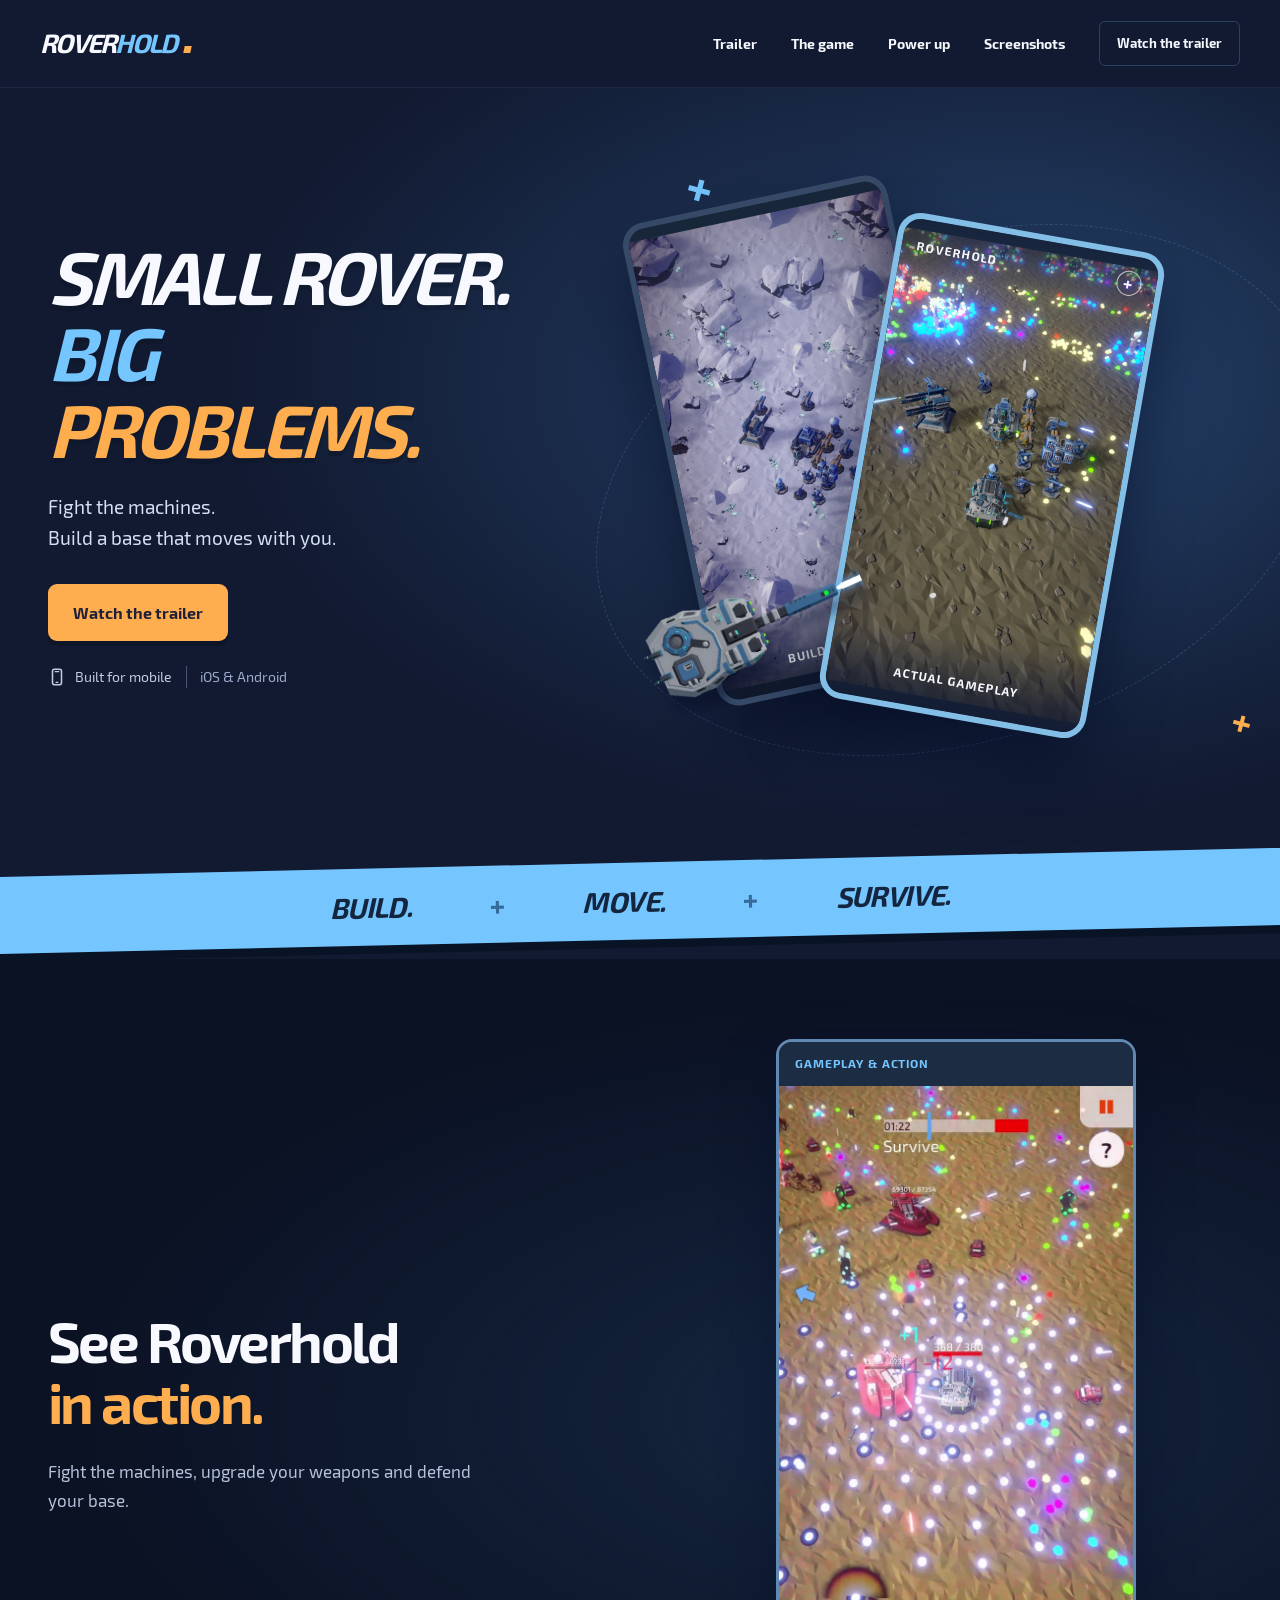
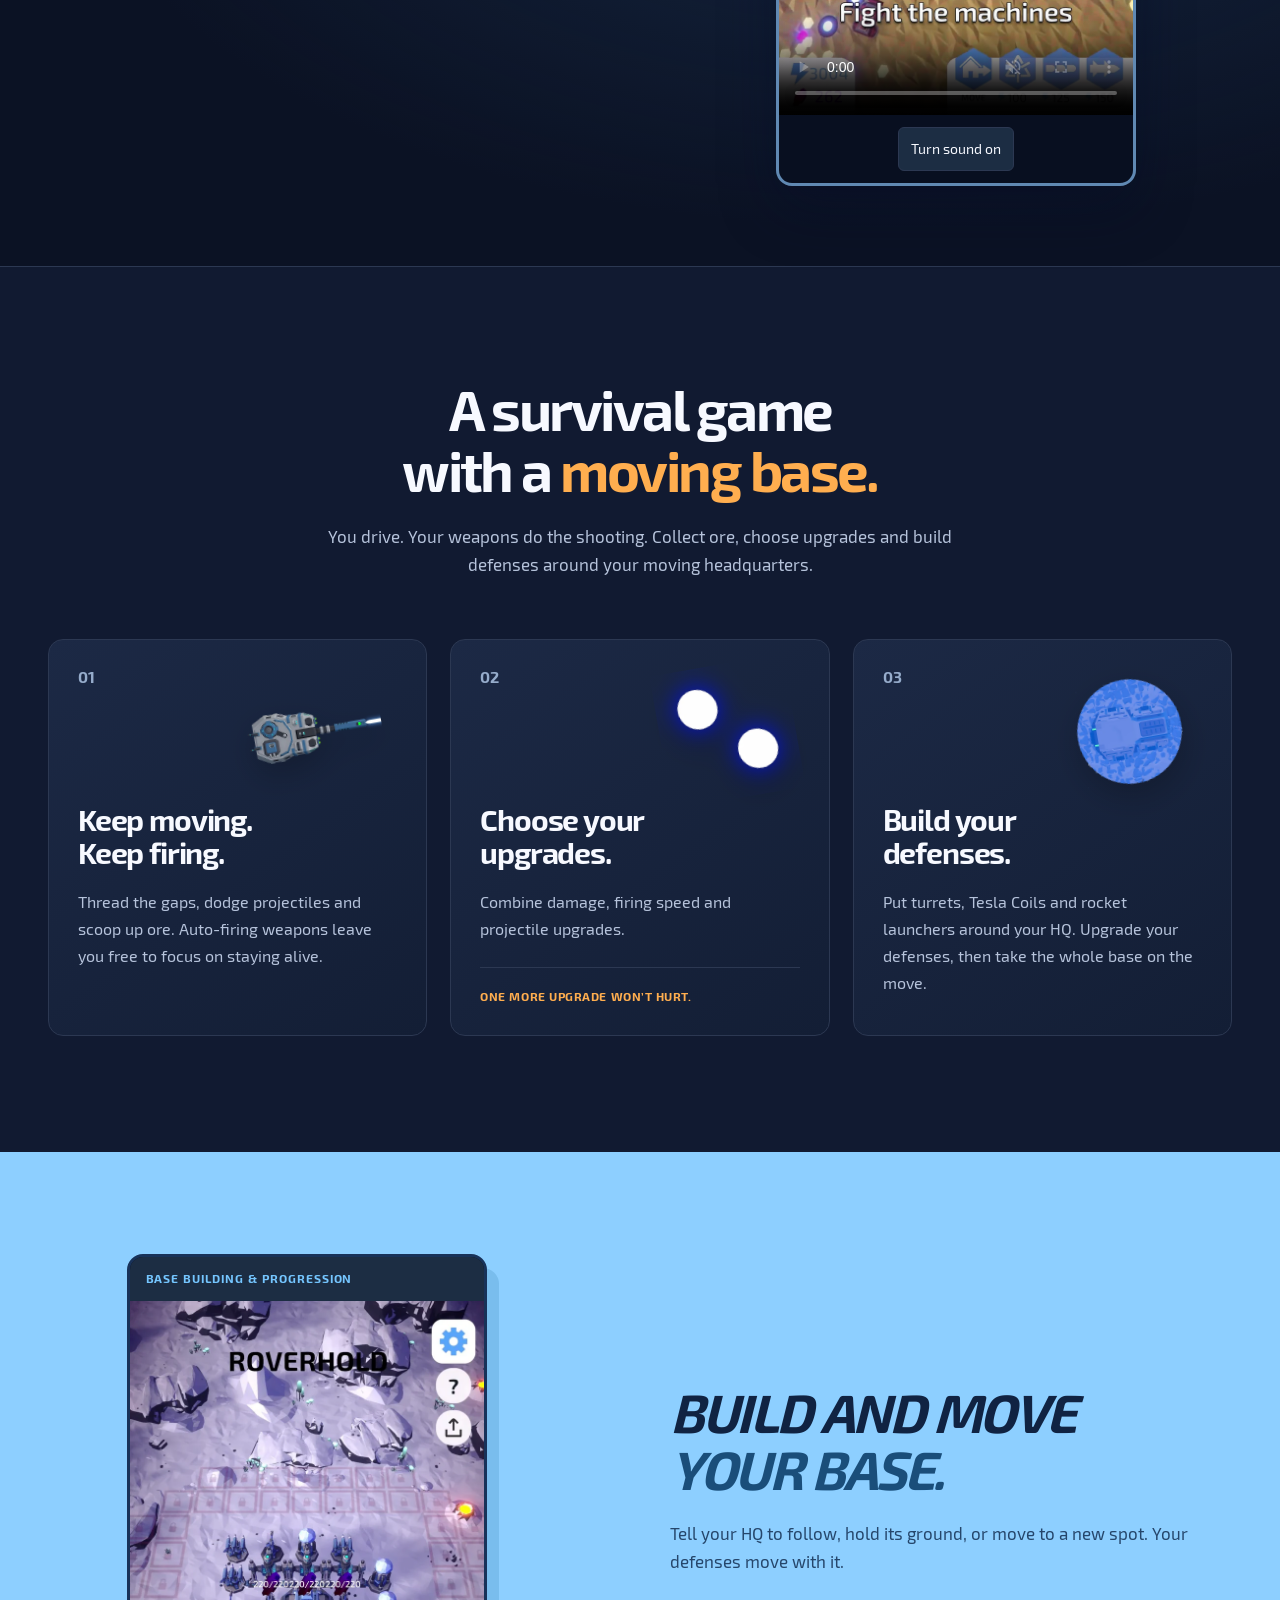
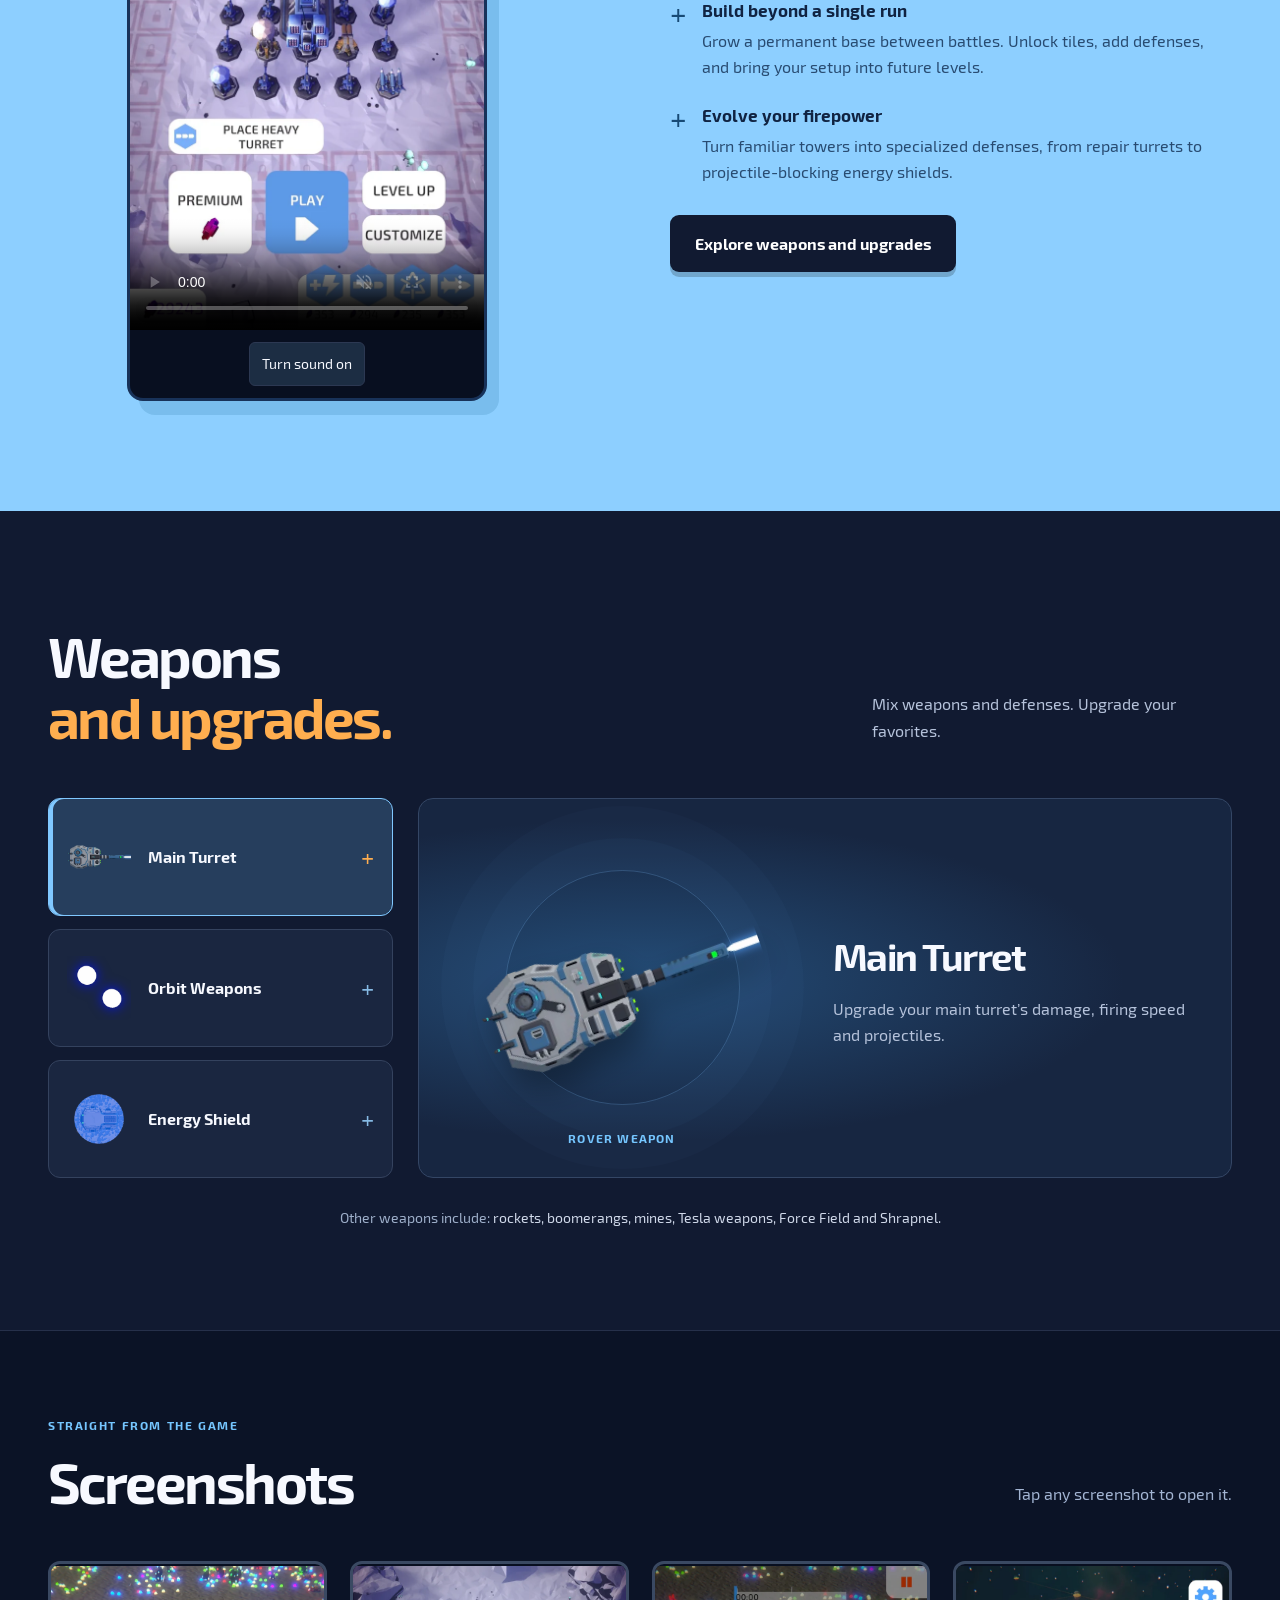
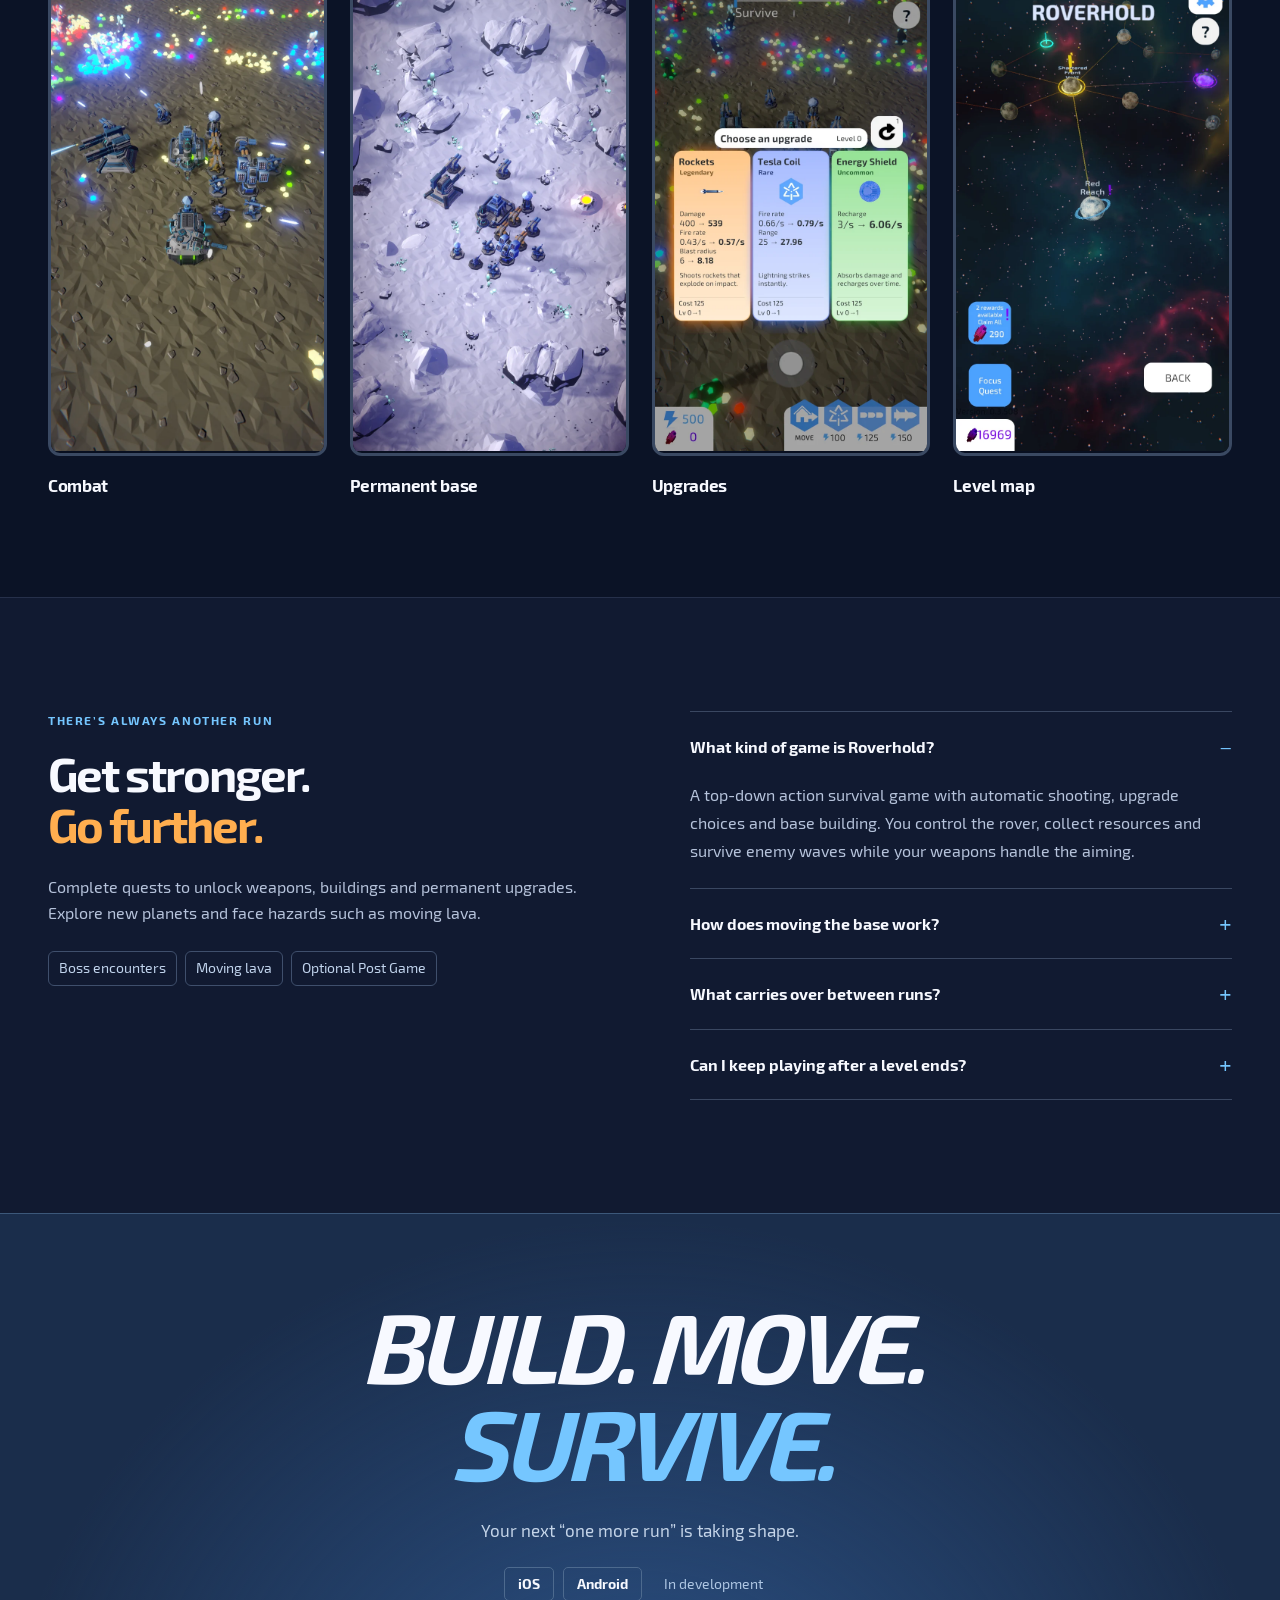
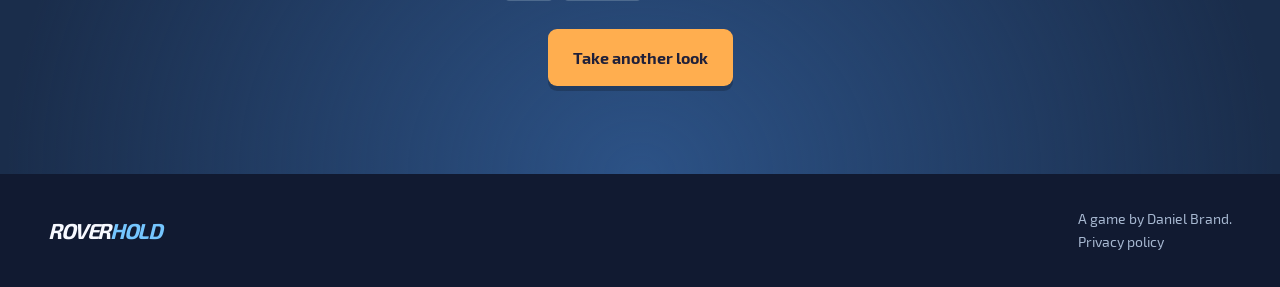
==== index.html @ f169a921 "Keep trailer controls reachable when switching to keyboard" ====
<!doctype html>
<html lang="en">
<head>
  <meta charset="UTF-8">
  <meta name="viewport" content="width=device-width, initial-scale=1">
  <meta name="theme-color" content="#111a31">
  <meta name="description" content="A little rover. A lot of firepower. Fight enemy machines, upgrade your weapons and build a base that moves with you in Roverhold, a mobile action survival game.">
  <meta property="og:title" content="ROVERHOLD | Build. Move. Survive.">
  <meta property="og:description" content="Fight the machines. Build a base that moves with you.">
  <meta property="og:type" content="website">
  <title>ROVERHOLD | Build. Move. Survive.</title>
  <link rel="icon" type="image/svg+xml" href="data:image/svg+xml,%3Csvg xmlns='http://www.w3.org/2000/svg' viewBox='0 0 64 64'%3E%3Crect width='64' height='64' rx='14' fill='%23111a31'/%3E%3Cpath d='M16 48V16h22q12 0 12 11 0 8-8 11l10 10H38L27 35v13zm11-23v7h9q4 0 4-4t-4-3z' fill='%237275ff'/%3E%3C/svg%3E">
  <link rel="preload" href="assets/exo-bold.ttf" as="font" type="font/ttf" crossorigin>
  <link rel="stylesheet" href="styles.css?v=20261012-tap-controls">
  <script src="app.js?v=20261012-tap-controls-v2" defer></script>
</head>
<body>
  <a class="skip-link" href="#main">Skip to content</a>
  <header class="site-header">
    <div class="nav-wrap">
      <a class="wordmark" href="#" aria-label="Roverhold home">ROVER<span>HOLD</span><i aria-hidden="true"></i></a>
      <button class="menu-toggle" type="button" aria-expanded="false" aria-controls="main-nav">Menu <span aria-hidden="true">+</span></button>
      <nav id="main-nav" aria-label="Main navigation">
        <a href="#trailer">Trailer</a><a href="#the-game">The game</a><a href="#power-up">Power up</a><a href="#screenshots">Screenshots</a><a class="nav-cta" href="#trailer">Watch the trailer</a>
      </nav>
    </div>
  </header>
  <main id="main">
    <section class="hero" aria-labelledby="hero-title">
      <div class="hero-glow" aria-hidden="true"></div>
      <div class="hero-inner section-width">
        <div class="hero-copy">
          <h1 id="hero-title">SMALL ROVER.<br><span class="title-blue">BIG</span><br><span class="title-orange">PROBLEMS.</span></h1>
          <p class="hero-description">Fight the machines.<br>Build a base that moves with you.</p>
          <div class="hero-actions"><a class="button button-orange" href="#trailer">Watch the trailer</a></div>
          <p class="platform-note"><svg viewBox="0 0 20 20" fill="none" aria-hidden="true"><rect x="5" y="1.5" width="10" height="17" rx="2" stroke="currentColor" stroke-width="1.7"/><path d="M8 4h4M9 16h2" stroke="currentColor" stroke-width="1.4" stroke-linecap="round"/></svg> Built for mobile <span>iOS &amp; Android</span></p>
        </div>
        <div class="hero-stage">
          <div class="stage-orbit" aria-hidden="true"></div><div class="star star-one" aria-hidden="true">+</div><div class="star star-two" aria-hidden="true">+</div>
          <div class="hero-screen screen-back"><img src="assets/base.webp" alt="The current Roverhold permanent base with evolved blue and gold defenses in Main Menu" width="720" height="1280"><span class="screen-caption">BUILD YOUR BASE</span></div>
          <button class="hero-screen screen-front screenshot-button" type="button" data-gallery-index="0" aria-label="Enlarge the Roverhold combat screenshot"><img src="assets/combat.webp" alt="The rover and its deployed headquarters fighting together in a Roverhold level" width="720" height="1280" fetchpriority="high"><span class="screen-topline"><span>ROVERHOLD</span><span class="expand-icon" aria-hidden="true">+</span></span><span class="screen-caption">ACTUAL GAMEPLAY</span></button>
          <div class="rover-float" aria-hidden="true"><img src="assets/turret.webp" alt="" width="256" height="256"></div>
        </div>
      </div>
      <div class="hero-bottom"><span>BUILD.</span><span>MOVE.</span><span>SURVIVE.</span></div>
    </section>
    <section class="trailer-section" id="trailer" aria-labelledby="trailer-title">
      <div class="trailer-inner section-width">
        <div class="trailer-copy">
          <h2 id="trailer-title">See Roverhold<br><span class="orange">in action.</span></h2>
          <p>Fight the machines, upgrade your weapons and defend your base.</p>
        </div>
        <figure class="trailer-player">
          <figcaption>GAMEPLAY &amp; ACTION</figcaption>
          <video id="action-trailer-video" controls playsinline muted loop preload="none" poster="assets/trailer-poster.webp?v=20261009-action-v15" width="720" height="1280" aria-label="Roverhold gameplay and action trailer">
            <source src="assets/trailer.mp4?v=20261009-action-v15" type="video/mp4">
            Your browser does not support embedded video.
          </video>
          <p class="trailer-controls"><button class="trailer-play-toggle trailer-control" type="button" aria-controls="action-trailer-video" hidden>Play</button><button class="trailer-sound-toggle trailer-control" type="button" aria-controls="action-trailer-video" hidden>Turn sound on</button><button class="trailer-controls-toggle trailer-control" type="button" aria-controls="action-trailer-video" hidden>More controls</button></p>
        </figure>
      </div>
    </section>
    <section class="game-section section-width" id="the-game" aria-labelledby="game-title">
      <div class="section-intro"><h2 id="game-title">A survival game<br>with a <span class="orange">moving base.</span></h2><p>You drive. Your weapons do the shooting. Collect ore, choose upgrades and build defenses around your moving headquarters.</p></div>
      <div class="feature-grid">
        <article class="feature feature-blue"><div class="feature-top"><span class="feature-number">01</span><img src="assets/turret.webp" width="160" height="160" alt="" loading="lazy"></div><h3>Keep moving.<br>Keep firing.</h3><p>Thread the gaps, dodge projectiles and scoop up ore. Auto-firing weapons leave you free to focus on staying alive.</p></article>
        <article class="feature feature-orange"><div class="feature-top"><span class="feature-number">02</span><img src="assets/orbit.webp" width="140" height="140" alt="" loading="lazy"></div><h3>Choose your<br>upgrades.</h3><p>Combine damage, firing speed and projectile upgrades.</p><span class="feature-tag">ONE MORE UPGRADE WON’T HURT.</span></article>
        <article class="feature feature-green"><div class="feature-top"><span class="feature-number">03</span><img src="assets/shield.webp" width="140" height="140" alt="" loading="lazy"></div><h3>Build your<br>defenses.</h3><p>Put turrets, Tesla Coils and rocket launchers around your HQ. Upgrade your defenses, then take the whole base on the move.</p></article>
      </div>
    </section>
    <section class="base-section" id="the-base" aria-labelledby="base-title">
      <div class="base-inner section-width">
        <figure class="trailer-player base-trailer-player">
          <figcaption>BASE BUILDING &amp; PROGRESSION</figcaption>
          <video id="base-trailer-video" controls playsinline muted loop preload="none" poster="assets/base-trailer-poster.webp?v=20261010-base-v12" width="720" height="1280" aria-label="Roverhold base building and progression trailer">
            <source src="assets/base-trailer.mp4?v=20261010-base-v12" type="video/mp4">
            Your browser does not support embedded video.
          </video>
          <p class="trailer-controls"><button class="trailer-play-toggle trailer-control" type="button" aria-controls="base-trailer-video" hidden>Play</button><button class="trailer-sound-toggle trailer-control" type="button" aria-controls="base-trailer-video" hidden>Turn sound on</button><button class="trailer-controls-toggle trailer-control" type="button" aria-controls="base-trailer-video" hidden>More controls</button></p>
        </figure>
        <div class="base-copy"><h2 id="base-title">BUILD AND MOVE<br><span class="outline-title">YOUR BASE.</span></h2><p>Tell your HQ to follow, hold its ground, or move to a new spot. Your defenses move with it.</p><div class="base-detail"><span class="detail-plus" aria-hidden="true">+</span><div><h3>Build beyond a single run</h3><p>Grow a permanent base between battles. Unlock tiles, add defenses, and bring your setup into future levels.</p></div></div><div class="base-detail"><span class="detail-plus" aria-hidden="true">+</span><div><h3>Evolve your firepower</h3><p>Turn familiar towers into specialized defenses, from repair turrets to projectile-blocking energy shields.</p></div></div></div>
        <a class="button button-dark base-next" href="#power-up">Explore weapons and upgrades</a>
      </div>
    </section>
    <section class="arsenal-section section-width" id="power-up" aria-labelledby="arsenal-title">
      <div class="arsenal-heading"><div><h2 id="arsenal-title">Weapons<br><span class="orange">and upgrades.</span></h2></div><p>Mix weapons and defenses. Upgrade your favorites.</p></div>
      <div class="arsenal-layout">
        <div class="weapon-picker" aria-label="Explore rover upgrades">
          <button class="weapon-button selected" type="button" data-weapon="turret" aria-pressed="true"><img src="assets/turret.webp" alt="" width="72" height="72" loading="lazy"><span><strong>Main Turret</strong></span><span class="weapon-indicator" aria-hidden="true">+</span></button>
          <button class="weapon-button" type="button" data-weapon="orbit" aria-pressed="false"><img src="assets/orbit.webp" alt="" width="72" height="72" loading="lazy"><span><strong>Orbit Weapons</strong></span><span class="weapon-indicator" aria-hidden="true">+</span></button>
          <button class="weapon-button" type="button" data-weapon="shield" aria-pressed="false"><img src="assets/shield.webp" alt="" width="72" height="72" loading="lazy"><span><strong>Energy Shield</strong></span><span class="weapon-indicator" aria-hidden="true">+</span></button>
        </div>
        <div class="weapon-display" data-active-weapon="turret"><div class="weapon-art"><div class="weapon-rings" aria-hidden="true"></div><img id="weapon-image" src="assets/turret.webp" alt="Main Turret upgrade artwork from Roverhold" width="300" height="300"><span class="weapon-kind" id="weapon-kind">ROVER WEAPON</span></div><div class="weapon-copy" aria-live="polite" aria-atomic="true"><h3 id="weapon-title">Main Turret</h3><p id="weapon-description">Upgrade your main turret’s damage, firing speed and projectiles.</p></div></div>
      </div>
      <p class="arsenal-more">Other weapons include: <strong>rockets, boomerangs, mines, Tesla weapons, Force Field and Shrapnel.</strong></p>
    </section>
    <section class="gallery-section" id="screenshots" aria-labelledby="gallery-title"><div class="section-width">
      <div class="gallery-heading"><div><p class="eyebrow blue">STRAIGHT FROM THE GAME</p><h2 id="gallery-title">Screenshots</h2></div><p>Tap any screenshot to open it.</p></div>
      <div class="gallery-grid">
        <button class="gallery-card screenshot-button" type="button" data-gallery-index="0" aria-label="Open combat screenshot"><div class="gallery-image"><img src="assets/combat.webp" alt="The rover and its deployed headquarters with defenses firing across rocky terrain" width="720" height="1280" loading="lazy"></div><span class="gallery-label"><strong>Combat</strong></span></button>
        <button class="gallery-card screenshot-button" type="button" data-gallery-index="1" aria-label="Open base screenshot"><div class="gallery-image"><img src="assets/base.webp" alt="The permanent Main Menu base with evolved towers and rocket launchers" width="720" height="1280" loading="lazy"></div><span class="gallery-label"><strong>Permanent base</strong></span></button>
        <button class="gallery-card screenshot-button" type="button" data-gallery-index="2" aria-label="Open upgrades screenshot"><div class="gallery-image"><img src="assets/upgrades-rarities.webp" alt="Legendary Rockets, Rare Tesla Coil and Uncommon Energy Shield upgrade cards in Roverhold" width="720" height="1280" loading="lazy"></div><span class="gallery-label"><strong>Upgrades</strong></span></button>
        <button class="gallery-card screenshot-button" type="button" data-gallery-index="3" aria-label="Open level map screenshot"><div class="gallery-image"><img src="assets/map.webp" alt="Roverhold's branching map of connected planets" width="750" height="1334" loading="lazy"></div><span class="gallery-label"><strong>Level map</strong></span></button>
      </div>
    </div></section>
    <section class="next-run section-width" aria-labelledby="next-run-title"><div class="next-run-copy"><p class="eyebrow blue">THERE’S ALWAYS ANOTHER RUN</p><h2 id="next-run-title">Get stronger.<br><span class="orange">Go further.</span></h2><p>Complete quests to unlock weapons, buildings and permanent upgrades. Explore new planets and face hazards such as moving lava.</p><div class="run-tags"><span>Boss encounters</span><span>Moving lava</span><span>Optional Post Game</span></div></div>
      <div class="faq-list"><details open><summary>What kind of game is Roverhold?</summary><p>A top-down action survival game with automatic shooting, upgrade choices and base building. You control the rover, collect resources and survive enemy waves while your weapons handle the aiming.</p></details><details><summary>How does moving the base work?</summary><p>Your HQ and its defenses can follow your rover, stay in place, or move to a waypoint. Buildings are less effective while moving, so choosing when to stop matters.</p></details><details><summary>What carries over between runs?</summary><p>Your permanent base, unlocked content and Meta Upgrades help you start stronger. Power and upgrades bought during a run are temporary, giving you a fresh build to shape each time.</p></details><details><summary>Can I keep playing after a level ends?</summary><p>Yes. After completing a level, you can finish your run or enter optional Post Game for a tougher challenge and additional rewards.</p></details></div>
    </section>
    <section class="closing" aria-labelledby="closing-title"><div class="closing-inner section-width"><h2 id="closing-title">BUILD. MOVE.<br><span>SURVIVE.</span></h2><p>Your next “one more run” is taking shape.</p><div class="platform-chips"><span>iOS</span><span>Android</span><span class="development-chip">In development</span></div><a class="button button-orange" href="#screenshots">Take another look</a></div></section>
  </main>
  <footer class="site-footer section-width"><a class="wordmark" href="#" aria-label="Back to Roverhold home">ROVER<span>HOLD</span></a><p>A game by Daniel Brand.<br><a href="privacy-policy.html">Privacy policy</a></p></footer>
  <dialog class="lightbox" id="screenshot-dialog" aria-labelledby="lightbox-caption"><div class="lightbox-bar"><p id="lightbox-caption">Combat</p><button type="button" class="lightbox-close" aria-label="Close screenshot viewer">Close <span aria-hidden="true">×</span></button></div><div class="lightbox-image-wrap"><img id="lightbox-image" alt="" width="1080" height="1920"></div><div class="lightbox-controls"><button id="previous-screenshot" type="button">Previous</button><span id="lightbox-counter">1 / 4</span><button id="next-screenshot" type="button">Next</button></div></dialog>
</body></html>
---- styles.css ----
@font-face{font-family:Exo;src:url('assets/exo-regular.ttf') format('truetype');font-weight:400;font-display:swap}
@font-face{font-family:Exo;src:url('assets/exo-bold.ttf') format('truetype');font-weight:700 900;font-display:swap}
:root{color-scheme:dark;--navy:#111a31;--deep:#0b1224;--panel:#19253f;--blue:#75c6ff;--orange:#ffae4f;--white:#f7f9ff;--muted:#b6c3db;--line:#2c3852;--mint:#a6edcf;--body:Exo,Arial,sans-serif}
*{box-sizing:border-box}html{scroll-behavior:smooth;scroll-padding-top:95px}body{margin:0;background:var(--navy);color:var(--white);font-family:var(--body);font-size:16px;line-height:1.65;overflow-x:clip}body.dialog-open{overflow:hidden}button,a{-webkit-tap-highlight-color:transparent;touch-action:manipulation}button{font:inherit;cursor:pointer;color:inherit}a{color:inherit;text-decoration:none}img{display:block;max-width:100%}button:focus-visible,a:focus-visible,summary:focus-visible{outline:3px solid var(--orange);outline-offset:5px}h1,h2,h3,p{margin:0}h1,h2,h3{font-weight:700;line-height:1.08}h1,h2{letter-spacing:-.045em}p{max-width:65ch}h2{font-size:clamp(2.5rem,4.4vw,4.2rem)}.section-width{width:min(1240px,calc(100% - 96px));margin-inline:auto}.eyebrow{font-weight:700;letter-spacing:.13em;font-size:.78rem;line-height:1.55}.blue{color:var(--blue)}.orange{color:var(--orange)}.button{display:inline-flex;align-items:center;justify-content:center;min-height:57px;padding:16px 25px;border:0;border-radius:9px;font-weight:700;font-size:1rem;line-height:1.35;box-shadow:0 5px 0 #0003;transition:transform .2s,box-shadow .2s}.button:hover{transform:translateY(-3px);box-shadow:0 8px 0 #0003}.button:active{transform:translateY(1px);box-shadow:0 2px 0 #0003}.button-orange{background:var(--orange);color:#202039}.button-dark{background:#111a31;color:white}.skip-link{position:fixed;top:-100px;left:16px;z-index:1000;padding:10px 18px;background:white;color:#111}.skip-link:focus{top:10px}
.site-header{height:88px;position:relative;z-index:20;border-bottom:1px solid #d7e3ff12;background:var(--navy)}.nav-wrap{width:min(1320px,calc(100% - 80px));height:100%;margin:auto;display:flex;align-items:center;justify-content:space-between;gap:30px}.wordmark{font-size:1.65rem;font-weight:900;font-style:italic;letter-spacing:-.065em;line-height:1;white-space:nowrap;position:relative}.wordmark span{color:var(--blue)}.wordmark i{display:inline-block;width:7px;height:7px;background:var(--orange);margin-left:7px;transform:skew(-12deg)}nav{display:flex;align-items:center;gap:34px}nav>a{font-size:.9rem;font-weight:700;transition:color .2s}nav>a:hover{color:var(--blue)}nav .nav-cta{padding:11px 17px;border:1px solid #6794c84f;border-radius:6px;font-size:.82rem}.menu-toggle{display:none}
.hero{position:relative;overflow:hidden;background:radial-gradient(ellipse at 75% 34%,#243f66 0,transparent 54%),#111a31}.hero-glow{position:absolute;width:700px;height:700px;border-radius:50%;right:-130px;top:-70px;background:radial-gradient(circle,#4ea2ff12,transparent 66%);pointer-events:none}.hero-inner{min-height:766px;display:grid;grid-template-columns:1.06fr 1fr;gap:20px;align-items:center;padding-block:64px 80px;position:relative}.hero-copy{position:relative;z-index:3}h1{font-size:clamp(3.5rem,5.8vw,5.5rem);font-style:italic;line-height:1.03;letter-spacing:-.055em;text-shadow:0 5px 0 #09112155}.title-blue{color:var(--blue)}.title-orange{color:var(--orange)}.hero-description{font-size:1.17rem;color:#d5e0f2;margin-top:25px;line-height:1.65}.hero-actions{display:flex;gap:26px;align-items:center;margin-top:30px;flex-wrap:wrap}.platform-note{margin-top:25px;font-size:.85rem;display:flex;align-items:center;gap:9px;color:#c0cce1}.platform-note svg{width:18px;height:18px}.platform-note>span{color:#9cabca;padding-left:13px;border-left:1px solid #4a5775;margin-left:5px}.hero-stage{height:602px;position:relative;z-index:2;margin-right:-20px}.stage-orbit{position:absolute;inset:78px -14% 4%;border:1px dashed #7fb8ff38;border-radius:50%;transform:rotate(-19deg)}.hero-screen{position:absolute;width:270px;height:493px;border-radius:23px;border:6px solid #3f577a;background:#1c2d43;overflow:hidden;box-shadow:0 35px 65px #050c24a1;display:block;padding:0;isolation:isolate}.hero-screen img{width:100%;height:100%;object-fit:cover}.screen-back{top:32px;left:0;transform:rotate(-12deg);filter:brightness(.85)}.screen-front{top:67px;left:190px;transform:rotate(10deg);border-color:#83bee7;transition:transform .35s,box-shadow .35s}.screen-front:hover{transform:rotate(6deg) translateY(-8px);box-shadow:0 42px 80px #050c24d9}.screen-topline{position:absolute;top:0;left:0;right:0;display:flex;align-items:center;justify-content:space-between;padding:15px;background:linear-gradient(#15203ab5,transparent);font-weight:700;font-size:.75rem;letter-spacing:.12em}.expand-icon{display:grid;place-items:center;width:25px;height:25px;border:1px solid #ffffffa8;border-radius:50%;font-size:1.1rem;line-height:1}.screen-caption{position:absolute;bottom:0;left:0;right:0;padding:35px 15px 20px;background:linear-gradient(transparent,#111a31d9);font-size:.75rem;font-weight:700;letter-spacing:.1em;text-align:center}.rover-float{position:absolute;left:-30px;bottom:22px;width:234px;transform:rotate(-24deg);filter:drop-shadow(0 15px 6px #050c2470);pointer-events:none;animation:bob 6s ease-in-out infinite}.rover-float img{width:100%;height:auto}.star{position:absolute;color:var(--blue);font-size:3rem;font-weight:700;line-height:1;transform:rotate(15deg)}.star-one{left:20px;top:0}.star-two{right:0;bottom:25px;color:var(--orange);font-size:2.3rem}.hero-bottom{height:76px;background:#75c6ff;display:flex;gap:6vw;justify-content:center;align-items:center;color:#142540;font-size:clamp(1rem,2.2vw,1.75rem);font-weight:700;font-style:italic;letter-spacing:-.03em;position:relative;transform:rotate(-1.3deg) scale(1.015);margin-block:9px 20px;box-shadow:0 8px 0 #091326}.hero-bottom>span:not(:last-child)::after{content:'+';margin-left:6vw;font-style:normal;color:#346b99}
.game-section{padding-block:112px 116px}.section-intro{text-align:center;max-width:750px;margin:0 auto}.section-intro>p:last-child{color:var(--muted);font-size:1.06rem;max-width:650px;margin:22px auto 0}.feature-grid{display:grid;grid-template-columns:repeat(3,1fr);gap:23px;margin-top:60px}.feature{padding:24px 29px 29px;border:1px solid var(--line);border-radius:15px;background:linear-gradient(145deg,#1c2945,#131e35);position:relative;overflow:hidden;transition:transform .25s}.feature:hover{transform:translateY(-6px)}.feature-top{height:139px;display:flex;justify-content:space-between;align-items:flex-start}.feature-number{font-size:1rem;font-weight:700;color:#96accb}.feature-top img{width:145px;height:135px;object-fit:contain;filter:drop-shadow(0 12px 15px #0003);transform:rotate(-10deg)}.feature-blue .feature-top img{width:165px}.feature h3{font-size:1.85rem;line-height:1.13;letter-spacing:-.04em}.feature p{margin-top:18px;color:var(--muted);font-size:1rem;line-height:1.7}.feature-tag{display:block;margin-top:25px;padding-top:19px;border-top:1px solid var(--line);font-size:.75rem;font-weight:700;letter-spacing:.045em;color:var(--blue);line-height:1.6}.feature-orange .feature-tag{color:var(--orange)}.feature-green .feature-tag{color:var(--mint)}
.base-section{background:#8dcfff;color:#102342;position:relative;overflow:hidden}.base-inner{display:grid;grid-template-columns:.92fr 1fr;gap:105px;align-items:center;padding-block:102px 110px}.base-copy h2{font-size:clamp(2.4rem,4.2vw,4.2rem);font-style:italic;line-height:1.06}.outline-title{color:#1a4e7a}.base-copy>p{color:#25466b;font-size:1.04rem;margin-top:22px;line-height:1.7}.base-detail{display:flex;gap:15px;margin-top:23px}.detail-plus{font-size:1.9rem;line-height:1;color:#174a75}.base-detail h3{font-size:1.08rem;line-height:1.4}.base-detail p{font-size:1rem;color:#284b71;margin-top:5px;line-height:1.65}
.arsenal-section{padding-block:115px 100px}.arsenal-heading{display:flex;justify-content:space-between;align-items:end;gap:40px}.arsenal-heading>p{max-width:360px;color:var(--muted);font-size:1.03rem;margin-bottom:4px}.arsenal-layout{display:grid;grid-template-columns:345px 1fr;gap:25px;margin-top:50px}.weapon-picker{display:flex;flex-direction:column;gap:13px}.weapon-button{background:#1a2640;border:1px solid #34425e;border-radius:12px;text-align:left;display:flex;align-items:center;gap:17px;min-height:118px;padding:16px 18px;transition:background .2s,border-color .2s,transform .2s}.weapon-button:hover{background:#243554;transform:translateX(3px)}.weapon-button.selected{background:#263e5d;border-color:#80c8ff;box-shadow:inset 4px 0 0 #80c8ff}.weapon-button img{width:64px;height:70px;object-fit:contain}.weapon-button strong{display:block;font-size:1.03rem}.weapon-indicator{font-size:1.5rem;color:#86bae4;margin-left:auto}.weapon-button.selected .weapon-indicator{color:var(--orange)}.weapon-display{display:grid;grid-template-columns:1fr 1fr;background:radial-gradient(ellipse at 27% 48%,#244d78,transparent 58%),#172641;overflow:hidden;border:1px solid #344665;border-radius:15px;min-width:0}.weapon-art{position:relative;display:flex;flex-direction:column;align-items:center;justify-content:center;padding:30px 20px;overflow:hidden}.weapon-art>img{width:100%;max-width:290px;height:auto;aspect-ratio:1;object-fit:contain;position:relative;filter:drop-shadow(0 18px 15px #0005);transform:rotate(-20deg)}.weapon-rings{position:absolute;width:235px;height:235px;border:1px solid #6fa9e147;border-radius:50%;box-shadow:0 0 0 32px #6fa9e108,0 0 0 64px #6fa9e106}.weapon-kind{position:absolute;bottom:28px;font-size:.75rem;letter-spacing:.1em;color:var(--blue);font-weight:700}.weapon-copy{padding:45px 27px 36px 8px;align-self:center}.weapon-copy h3{font-size:2.35rem;letter-spacing:-.04em;line-height:1.07}.weapon-copy p{font-size:1rem;line-height:1.65;color:var(--muted);margin-top:20px}.arsenal-more{color:#9eafca;font-size:.9rem;text-align:center;margin:28px auto 0;max-width:900px}.arsenal-more strong{font-weight:400;color:#d0d9ea}
.gallery-section{padding-block:85px 100px;background:#0b1326;border-top:1px solid #26304a;border-bottom:1px solid #26304a}.gallery-heading{display:flex;justify-content:space-between;align-items:end;gap:30px}.gallery-heading h2{margin-top:17px}.gallery-heading>p{font-size:1rem;color:#a3b5d3;line-height:1.65;margin-bottom:5px}.gallery-grid{display:grid;grid-template-columns:repeat(4,1fr);gap:23px;margin-top:48px}.gallery-card{display:block;text-align:left;padding:0;border:0;background:none;min-width:0}.gallery-image{aspect-ratio:750/1190;border-radius:12px;border:3px solid #3a4962;overflow:hidden;position:relative;transition:transform .25s,border-color .25s}.gallery-image>img{width:100%;height:100%;object-fit:cover;object-position:center}.gallery-card:hover .gallery-image{transform:translateY(-7px) rotate(-1deg);border-color:var(--blue)}.gallery-card:nth-child(even):hover .gallery-image{transform:translateY(-7px) rotate(1deg)}.gallery-label{display:block;margin-top:19px}.gallery-label strong{font-size:1.04rem;line-height:1.3;display:block;letter-spacing:-.02em}
.next-run{display:grid;grid-template-columns:1fr 1fr;gap:100px;padding-block:113px}.next-run h2{font-size:clamp(2.5rem,3.7vw,3.5rem);margin-top:18px}.next-run-copy>p:last-of-type{margin-top:23px;color:var(--muted);font-size:1rem}.run-tags{display:flex;gap:8px;flex-wrap:wrap;margin-top:25px}.run-tags span{font-size:.85rem;border:1px solid #3f4f6c;border-radius:6px;padding:5px 10px;color:#c1d4ed}.faq-list{align-self:center;border-top:1px solid #3a4761}details{border-bottom:1px solid #3a4761}summary{display:flex;align-items:center;justify-content:space-between;gap:20px;padding:23px 0;font-weight:700;font-size:1rem;cursor:pointer;list-style:none;line-height:1.45}summary::-webkit-details-marker{display:none}summary::after{content:'+';font-size:1.45rem;line-height:1;color:var(--blue);flex-shrink:0;font-weight:400}details[open] summary::after{content:'−'}details p{padding:0 26px 23px 0;font-size:1rem;color:var(--muted);line-height:1.75}
.closing{background:radial-gradient(ellipse at 50% 100%,#2c5286,transparent 70%),#1a2d4b;text-align:center;padding-block:83px 88px;border-top:1px solid #3c587a;position:relative;overflow:hidden}.closing-inner{position:relative}.closing h2{font-size:clamp(3.8rem,7.7vw,7.2rem);font-style:italic;line-height:.99;letter-spacing:-.055em}.closing h2 span{color:var(--blue)}.closing p{margin:25px auto 0;color:#c5d5e9;font-size:1.06rem}.platform-chips{display:flex;align-items:center;justify-content:center;gap:9px;flex-wrap:wrap;margin-top:22px}.platform-chips>span{border:1px solid #4d6a8e;border-radius:5px;padding:5px 13px;font-size:.85rem;font-weight:700}.platform-chips .development-chip{color:#afc7e4;border:0;font-weight:400}.closing .button{margin-top:28px}.site-footer{display:flex;align-items:center;justify-content:space-between;gap:30px;min-height:113px}.site-footer .wordmark{font-size:1.35rem}.site-footer p{font-size:.85rem;color:#a7b8d1}
.lightbox{padding:0;border:1px solid #557098;border-radius:13px;background:#101a2d;color:white;width:min(780px,calc(100% - 30px));height:min(950px,calc(100dvh - 35px));max-height:calc(100dvh - 35px);overflow:hidden;box-shadow:0 30px 150px #000a}.lightbox::backdrop{background:#020818eb;backdrop-filter:blur(7px)}.lightbox[open]{display:flex;flex-direction:column}.lightbox-bar{display:flex;align-items:center;justify-content:space-between;gap:16px;padding:13px 20px;border-bottom:1px solid #344763}.lightbox-bar p{font-size:1rem;font-weight:700}.lightbox-close{border:0;background:transparent;padding:5px 8px;color:#c8d6ed;font-size:.9rem;display:flex;align-items:center;gap:10px}.lightbox-close span{font-size:1.7rem;line-height:1}.lightbox-image-wrap{flex:1;min-height:0;display:flex;align-items:center;justify-content:center;padding:13px;background:#080f20}.lightbox-image-wrap img{height:100%;width:100%;object-fit:contain}.lightbox-controls{display:flex;justify-content:space-between;align-items:center;padding:12px 20px;border-top:1px solid #344763;gap:12px}.lightbox-controls button{border:1px solid #506480;border-radius:6px;background:#243651;padding:7px 17px;font-size:.9rem;min-height:42px}.lightbox-controls span{font-size:.85rem;color:#aec2df}
@keyframes bob{0%,100%{transform:rotate(-24deg) translateY(0)}50%{transform:rotate(-20deg) translateY(-9px)}}
@media(min-width:1450px){.hero-inner{min-height:815px}.hero-stage{margin-right:0}.screen-front{left:215px}}
@media(max-width:1150px){.section-width,.nav-wrap{width:calc(100% - 64px)}nav{gap:24px}nav .nav-cta{display:none}.hero-inner{min-height:710px;gap:0}.hero-stage{transform:scale(.86);transform-origin:left center;margin-right:-80px}.hero-actions{gap:19px}.hero-actions .button{padding-inline:18px}.hero-description{font-size:1.06rem}.base-inner{gap:55px}.feature{padding:22px}.feature h3{font-size:1.65rem}.feature-tag{letter-spacing:.02em}.arsenal-layout{grid-template-columns:300px 1fr;gap:18px}.weapon-button{padding:14px;gap:13px}.weapon-button img{width:50px}.weapon-copy h3{font-size:1.9rem}.weapon-display{grid-template-columns:.85fr 1fr}.weapon-copy{padding-right:20px}.next-run{gap:55px}.gallery-grid{gap:17px}.gallery-label strong{font-size:.96rem}}
@media(max-width:850px){h2{font-size:2.8rem}.hero-inner{grid-template-columns:1fr 1fr;min-height:650px;padding-block:45px 50px}.hero-stage{transform:scale(.7);margin-right:-145px;height:585px}.hero-copy{min-width:0}h1{font-size:3.65rem}.hero-description{font-size:1rem}.hero-actions{gap:13px}.hero-actions .button{font-size:.9rem;padding-inline:16px;min-height:52px}.platform-note{gap:6px;flex-wrap:wrap}.platform-note>span{padding-left:7px;margin-left:0}.feature-grid{gap:15px}.feature{padding:20px 18px}.feature-top{height:115px}.feature-top img,.feature-blue .feature-top img{width:105px;height:108px}.feature h3{font-size:1.5rem}.base-inner{gap:35px;padding-block:80px}.base-copy h2{font-size:2.65rem}.arsenal-heading>p{max-width:300px;font-size:1rem}.arsenal-layout{grid-template-columns:1fr}.weapon-picker{flex-direction:row;gap:10px}.weapon-button{min-height:106px;flex:1;min-width:0;padding:10px;gap:8px}.weapon-button img{width:47px}.weapon-button strong{font-size:.9rem;line-height:1.4}.weapon-indicator{display:none}.weapon-display{grid-template-columns:1fr 1fr;min-height:345px}.weapon-copy{padding:35px 35px 35px 5px}.weapon-copy h3{font-size:2.5rem}.weapon-art>img{max-width:260px}.gallery-grid{gap:18px;grid-template-columns:repeat(2,1fr)}.gallery-image{aspect-ratio:750/1100}.gallery-label strong{font-size:1.05rem}.gallery-card:nth-child(n+3){margin-top:15px}.gallery-heading{align-items:start}.gallery-heading>p{font-size:.9rem;max-width:150px;margin-top:50px}.next-run{grid-template-columns:1fr;gap:45px}.next-run-copy{max-width:600px}.next-run h2{font-size:3rem}.game-section,.arsenal-section{padding-block:85px}.section-intro>p:last-child{font-size:1rem}}
@media(max-width:640px){.section-width,.nav-wrap{width:calc(100% - 40px)}.site-header{height:73px}.wordmark{font-size:1.5rem}.menu-toggle{display:flex;align-items:center;gap:9px;background:#21314c;border:1px solid #465774;border-radius:6px;padding:7px 12px;font-size:.9rem;font-weight:700;min-height:44px}.menu-toggle span{font-size:1.25rem;line-height:1}nav{display:none;position:absolute;top:72px;left:0;right:0;background:#152139;padding:20px;box-shadow:0 15px 25px #0004;border-bottom:1px solid #3f5272;flex-direction:column;align-items:stretch;gap:0}nav.is-open{display:flex}nav>a{padding:13px 12px;font-size:1rem}nav .nav-cta{display:none}.hero-inner{display:flex;flex-direction:column;align-items:stretch;padding-block:42px 24px;gap:15px;min-height:0}.hero-copy{text-align:center}.hero h1{font-size:clamp(3.1rem,11vw,4.6rem);line-height:1.02}.hero h1 br:first-of-type{display:block}.hero h1 br:nth-of-type(2){display:none}.hero h1 .title-orange::before{content:' '}.hero-description{font-size:1rem;line-height:1.6;margin:20px auto 0}.hero-actions{justify-content:center;margin-top:23px;gap:21px}.hero-actions .button{font-size:.94rem;padding-inline:19px}.platform-note{justify-content:center;margin-top:22px;font-size:.8rem}.hero-stage{width:440px;max-width:calc(100vw - 16px);height:475px;transform:none;margin:16px auto 0;left:0}.hero-screen{width:208px;height:372px;border-radius:18px;border-width:5px}.screen-back{left:calc(50% - 195px);top:29px}.screen-front{left:calc(50% - 24px);top:50px}.star-one{left:10px;top:7px;font-size:2rem}.star-two{right:14px;bottom:15px;font-size:1.8rem}.stage-orbit{inset:65px 0 40px}.rover-float{width:166px;left:3px;bottom:23px}.screen-topline{font-size:.75rem;padding:11px}.screen-caption{font-size:.75rem;padding:35px 6px 14px;letter-spacing:.035em}.hero-bottom{height:58px;font-size:.94rem;gap:3.2vw;margin-block:15px}.hero-bottom>span:not(:last-child)::after{margin-left:3.2vw}.game-section{padding-block:64px 70px}h2{font-size:2.45rem}.eyebrow{font-size:.75rem;letter-spacing:.06em}.section-intro>p:last-child{font-size:1rem;margin-top:21px}.feature-grid{grid-template-columns:1fr;margin-top:34px;gap:17px}.feature{padding:24px 25px}.feature-top{float:right;width:125px;height:108px;margin-left:15px}.feature-top img,.feature-blue .feature-top img{width:115px;height:103px}.feature-number{position:absolute;right:20px;top:15px;font-size:.8rem}.feature h3{font-size:1.8rem;padding-top:10px}.feature p{margin-top:21px;font-size:1rem;clear:both}.feature-tag{font-size:.75rem;letter-spacing:.035em;margin-top:20px;padding-top:16px}.base-inner{display:flex;flex-direction:column-reverse;gap:48px;padding-block:61px 78px}.base-copy h2{font-size:clamp(2.6rem,10vw,3.6rem)}.base-copy>p{font-size:1rem}.base-detail h3{font-size:1.05rem}.base-detail p{font-size:1rem}.arsenal-section{padding-block:67px}.arsenal-heading{display:block}.arsenal-heading h2{font-size:2.8rem}.arsenal-heading>p{max-width:none;margin-top:20px;font-size:1rem}.arsenal-layout{margin-top:29px;gap:14px}.weapon-picker{gap:7px}.weapon-button{flex-direction:column;align-items:center;text-align:center;padding:11px 5px;min-height:128px;gap:2px;border-radius:9px}.weapon-button.selected{box-shadow:inset 0 -3px 0 #80c8ff}.weapon-button:hover{transform:translateY(-2px)}.weapon-button img{width:65px;height:60px}.weapon-button strong{font-size:.875rem;line-height:1.2}.weapon-display{grid-template-columns:1fr;min-height:0}.weapon-art{height:242px;padding:10px}.weapon-art>img{height:220px;width:220px}.weapon-rings{width:170px;height:170px}.weapon-kind{bottom:12px;font-size:.75rem}.weapon-copy{padding:23px 28px 28px}.weapon-copy h3{font-size:2.25rem;}.weapon-copy p{font-size:1rem;margin-top:16px}.arsenal-more{font-size:.9rem;line-height:1.7;text-align:left;margin-top:23px}.gallery-section{padding-block:65px}.gallery-heading{display:block}.gallery-heading h2{font-size:2.45rem}.gallery-heading>p{margin-top:19px;max-width:none;font-size:.9rem}.gallery-grid{gap:21px 13px;margin-top:30px}.gallery-image{border-width:2px;border-radius:9px;aspect-ratio:750/1240}.gallery-label{margin-top:12px}.gallery-label strong{font-size:.95rem}.gallery-card:nth-child(n+3){margin-top:0}.next-run{padding-block:65px;gap:32px}.next-run h2{font-size:2.5rem}.next-run-copy>p:last-of-type{font-size:1rem}summary{font-size:1rem;padding-block:20px}details p{font-size:1rem;padding-right:10px}.closing{padding-block:63px}.closing h2{font-size:clamp(3.6rem,12.5vw,5rem)}.closing p{font-size:1rem}.site-footer{min-height:130px;flex-direction:column;justify-content:center;gap:15px}.site-footer .wordmark{font-size:1.45rem}.lightbox-bar{padding:12px 14px}.lightbox-bar p{font-size:.9rem}.lightbox-close{font-size:.875rem}.lightbox-controls{padding:12px 14px}.lightbox-controls button{font-size:.875rem;padding:6px 12px}}
@media(max-width:370px){.section-width,.nav-wrap{width:calc(100% - 30px)}.hero h1{font-size:2.95rem}.hero-screen{width:179px;height:326px}.screen-back{left:calc(50% - 166px)}.screen-front{left:calc(50% - 25px)}.hero-stage{height:416px}.hero-bottom{font-size:.875rem}.feature-top{width:100px}.feature h3{font-size:1.65rem}.gallery-label strong{font-size:.9rem}}
.trailer-section{padding-block:80px;background:radial-gradient(ellipse at 70% 50%,#24436966,transparent 65%),var(--deep);border-bottom:1px solid var(--line)}
.trailer-inner{display:grid;grid-template-columns:1fr 1fr;align-items:center;gap:80px}
.trailer-copy>p{margin-top:25px;color:var(--muted);font-size:1.08rem;max-width:440px}
.trailer-player{width:min(100%,360px);margin:0;justify-self:center;border:3px solid #6089b3;border-radius:16px;overflow:hidden;background:#080f20;box-shadow:0 22px 55px #050c2470}
.trailer-player figcaption{display:flex;justify-content:space-between;gap:12px;padding:12px 16px;background:#1c2d43;color:var(--blue);font-size:.75rem;font-weight:700;letter-spacing:.08em}
.trailer-player video{display:block;width:100%;height:auto;aspect-ratio:9/16;object-fit:contain;background:#080f20}
.trailer-player video:focus-visible{outline:3px solid var(--orange);outline-offset:-3px}
.trailer-controls{display:flex;flex-wrap:wrap;align-items:center;justify-content:center;gap:8px;padding:12px 10px;color:var(--muted);font-size:.85rem;line-height:1.6}
.trailer-player.uses-mobile-controls .trailer-controls{opacity:0;visibility:hidden;pointer-events:none;transition:opacity .2s ease,visibility 0s .2s}
.trailer-player.uses-mobile-controls.controls-visible .trailer-controls{opacity:1;visibility:visible;pointer-events:auto;transition-delay:0s}
.trailer-control{min-height:44px;border:1px solid var(--line);border-radius:6px;padding:8px 12px;background:#1c2d43;color:var(--white);font:inherit;cursor:pointer}
.trailer-control:hover{border-color:var(--blue);color:var(--blue)}
.trailer-control:focus-visible{outline:3px solid var(--orange);outline-offset:3px}
.trailer-control[hidden]{display:none}
.hero-screen img,.gallery-image>img{object-fit:contain}
.gallery-image{aspect-ratio:9/16;background:#080f20}


@media(max-width:1150px){.trailer-inner{gap:45px}}
@media(max-width:850px){.trailer-inner{gap:30px}.trailer-copy>p{font-size:1rem}}
@media(max-width:640px){.trailer-section{padding-block:60px}.trailer-inner{grid-template-columns:1fr;gap:35px}.trailer-copy{text-align:center}.trailer-copy>p{margin-inline:auto}}
@media(prefers-reduced-motion:reduce){html{scroll-behavior:auto}*,*::before,*::after{animation:none!important;transition:none!important}}

.base-inner{row-gap:30px}
.base-trailer-player{grid-column:1;grid-row:1/span 2;border-color:#183259;box-shadow:12px 14px 0 #3d88b640}
.base-copy{grid-column:2;grid-row:1;align-self:end}
.base-next{grid-column:2;grid-row:2;align-self:start;justify-self:start;font-size:1rem}
@media(max-width:640px){.base-inner{flex-direction:column;gap:32px}.base-copy{order:0;align-self:stretch}.base-trailer-player{order:1;align-self:center}.base-next{order:2;align-self:flex-start}}
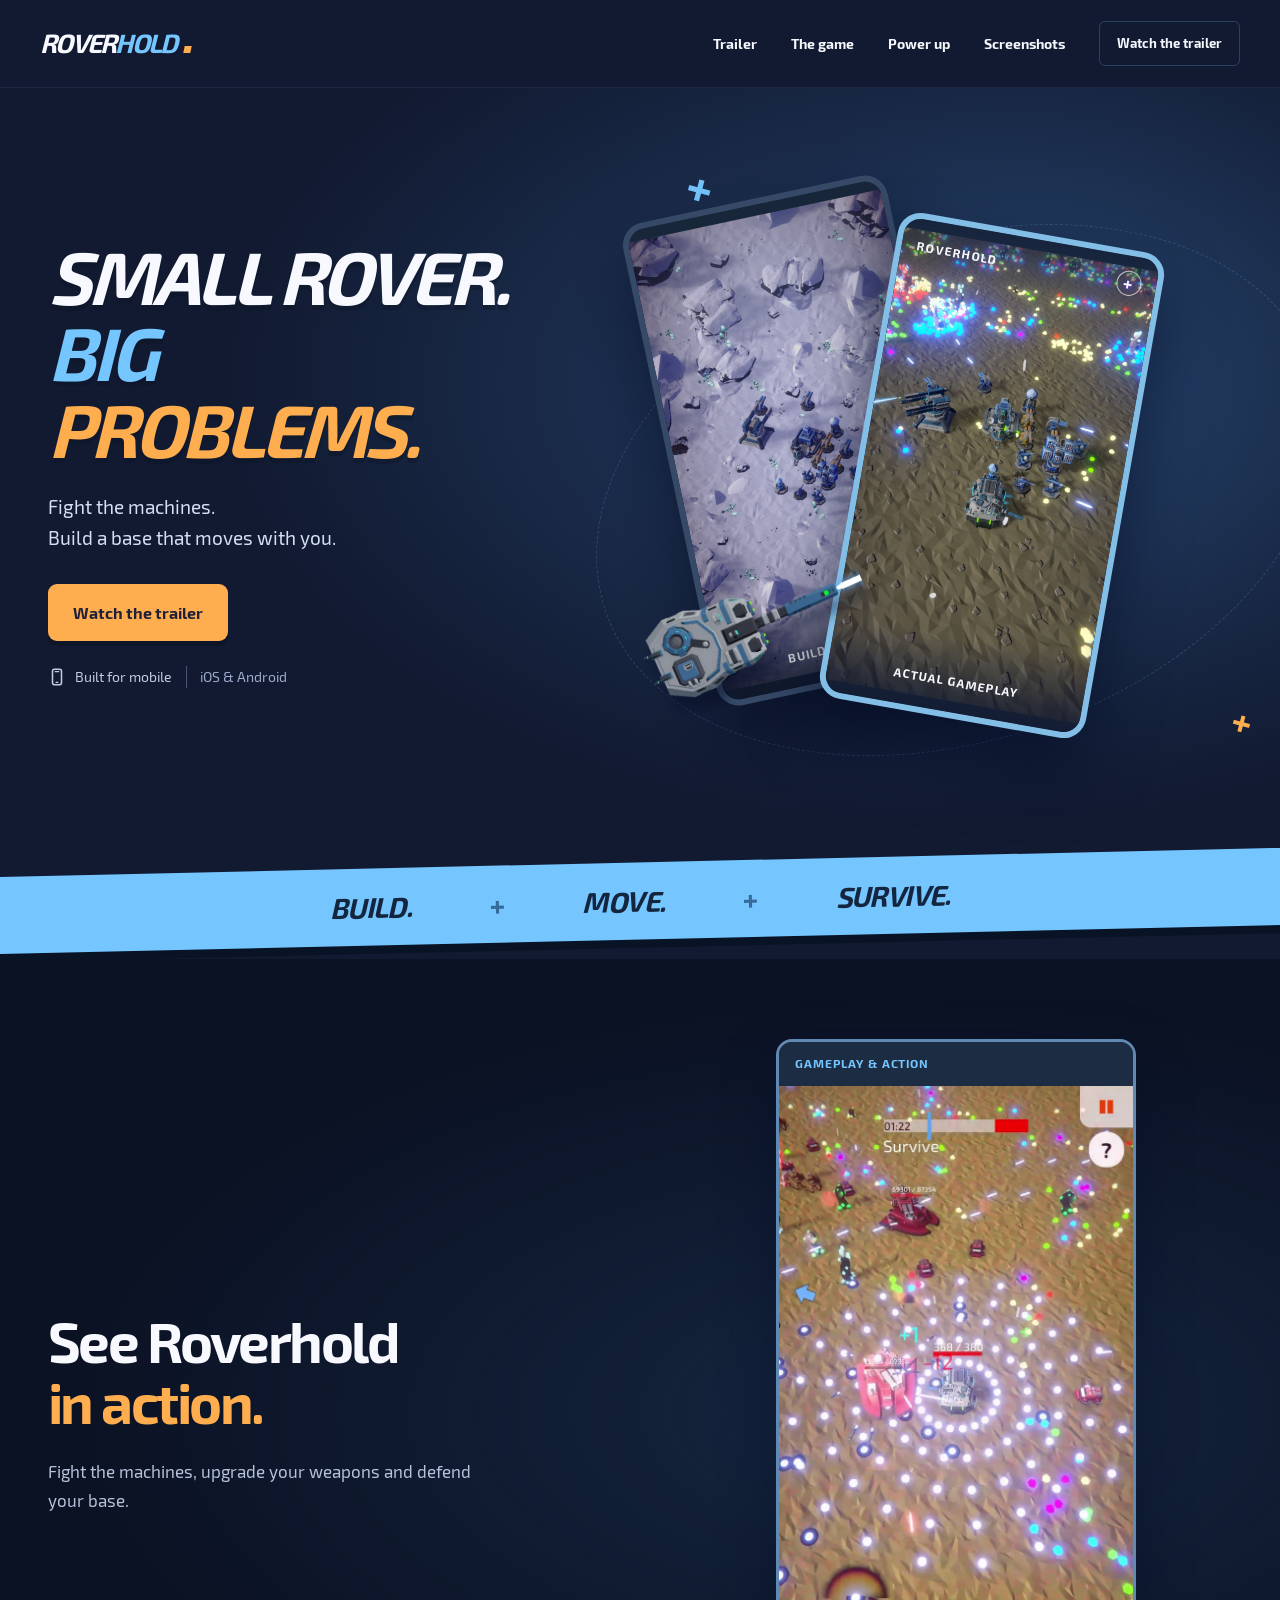
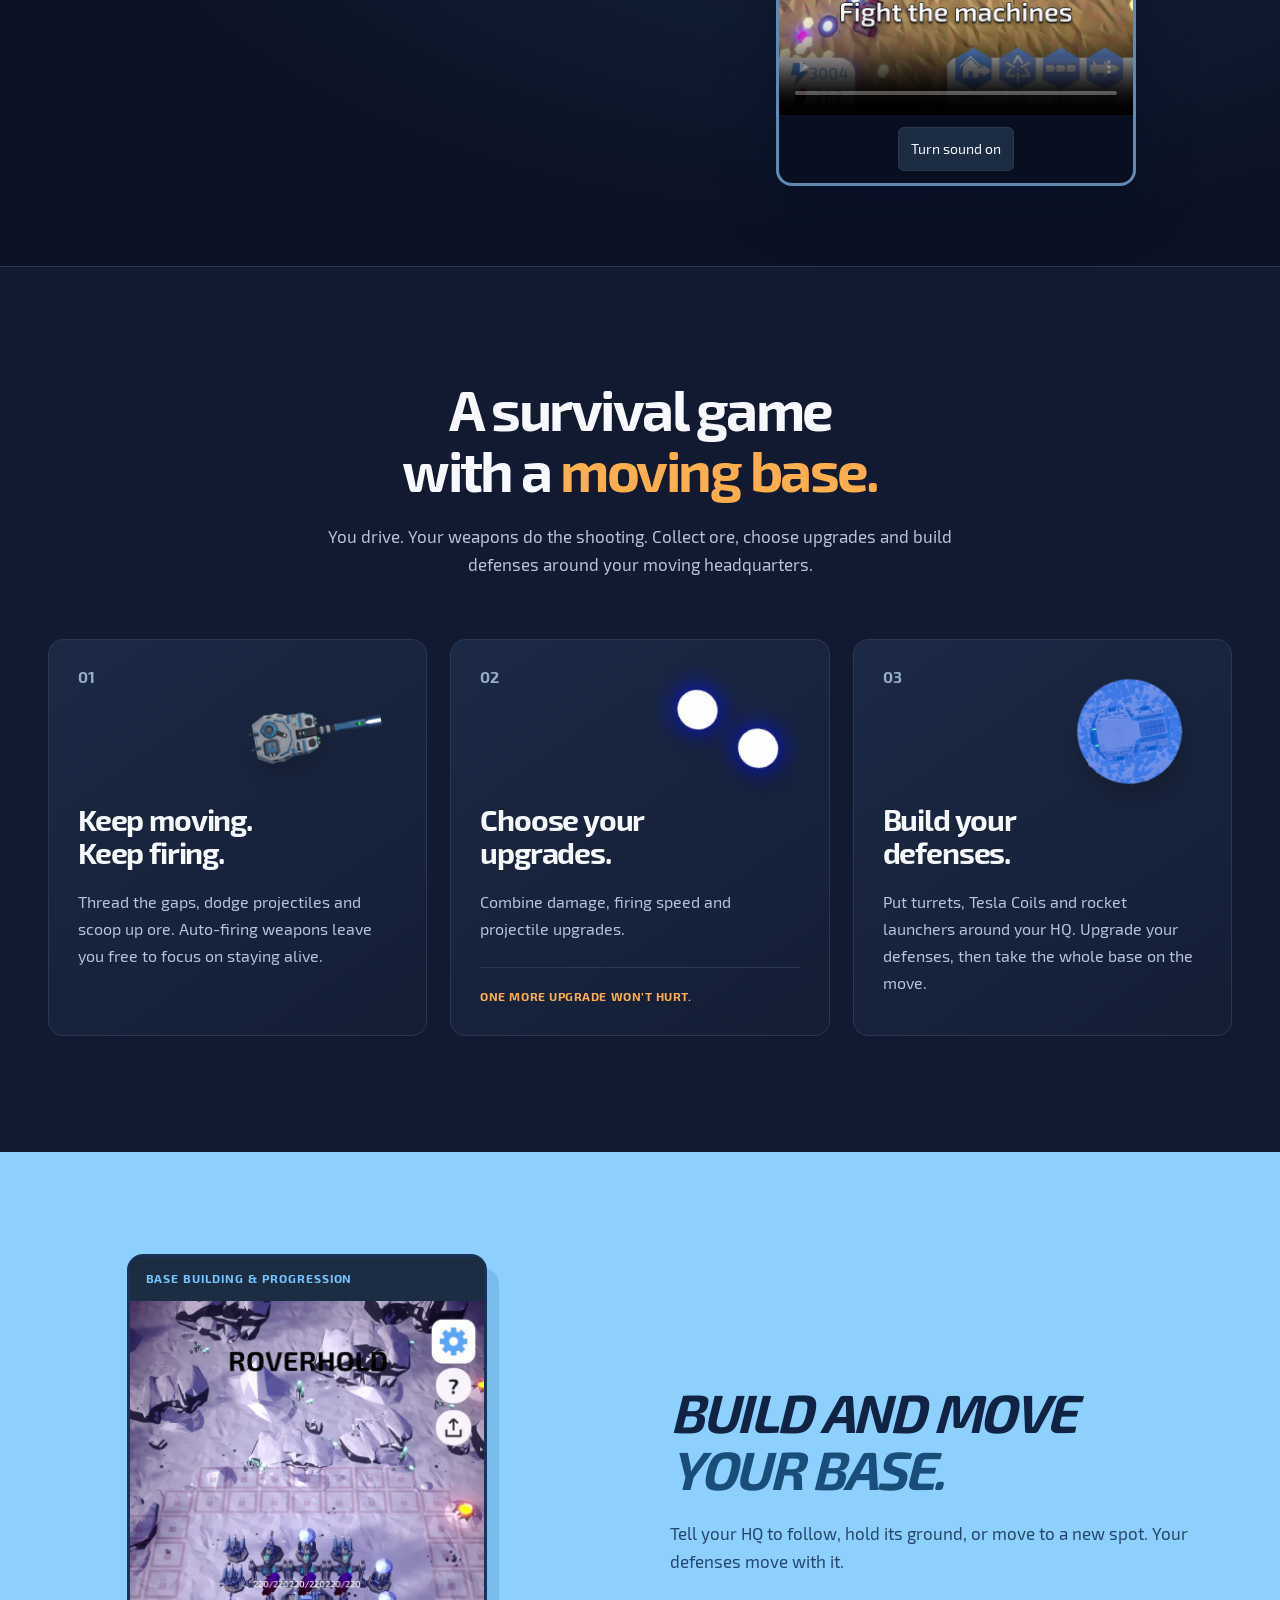
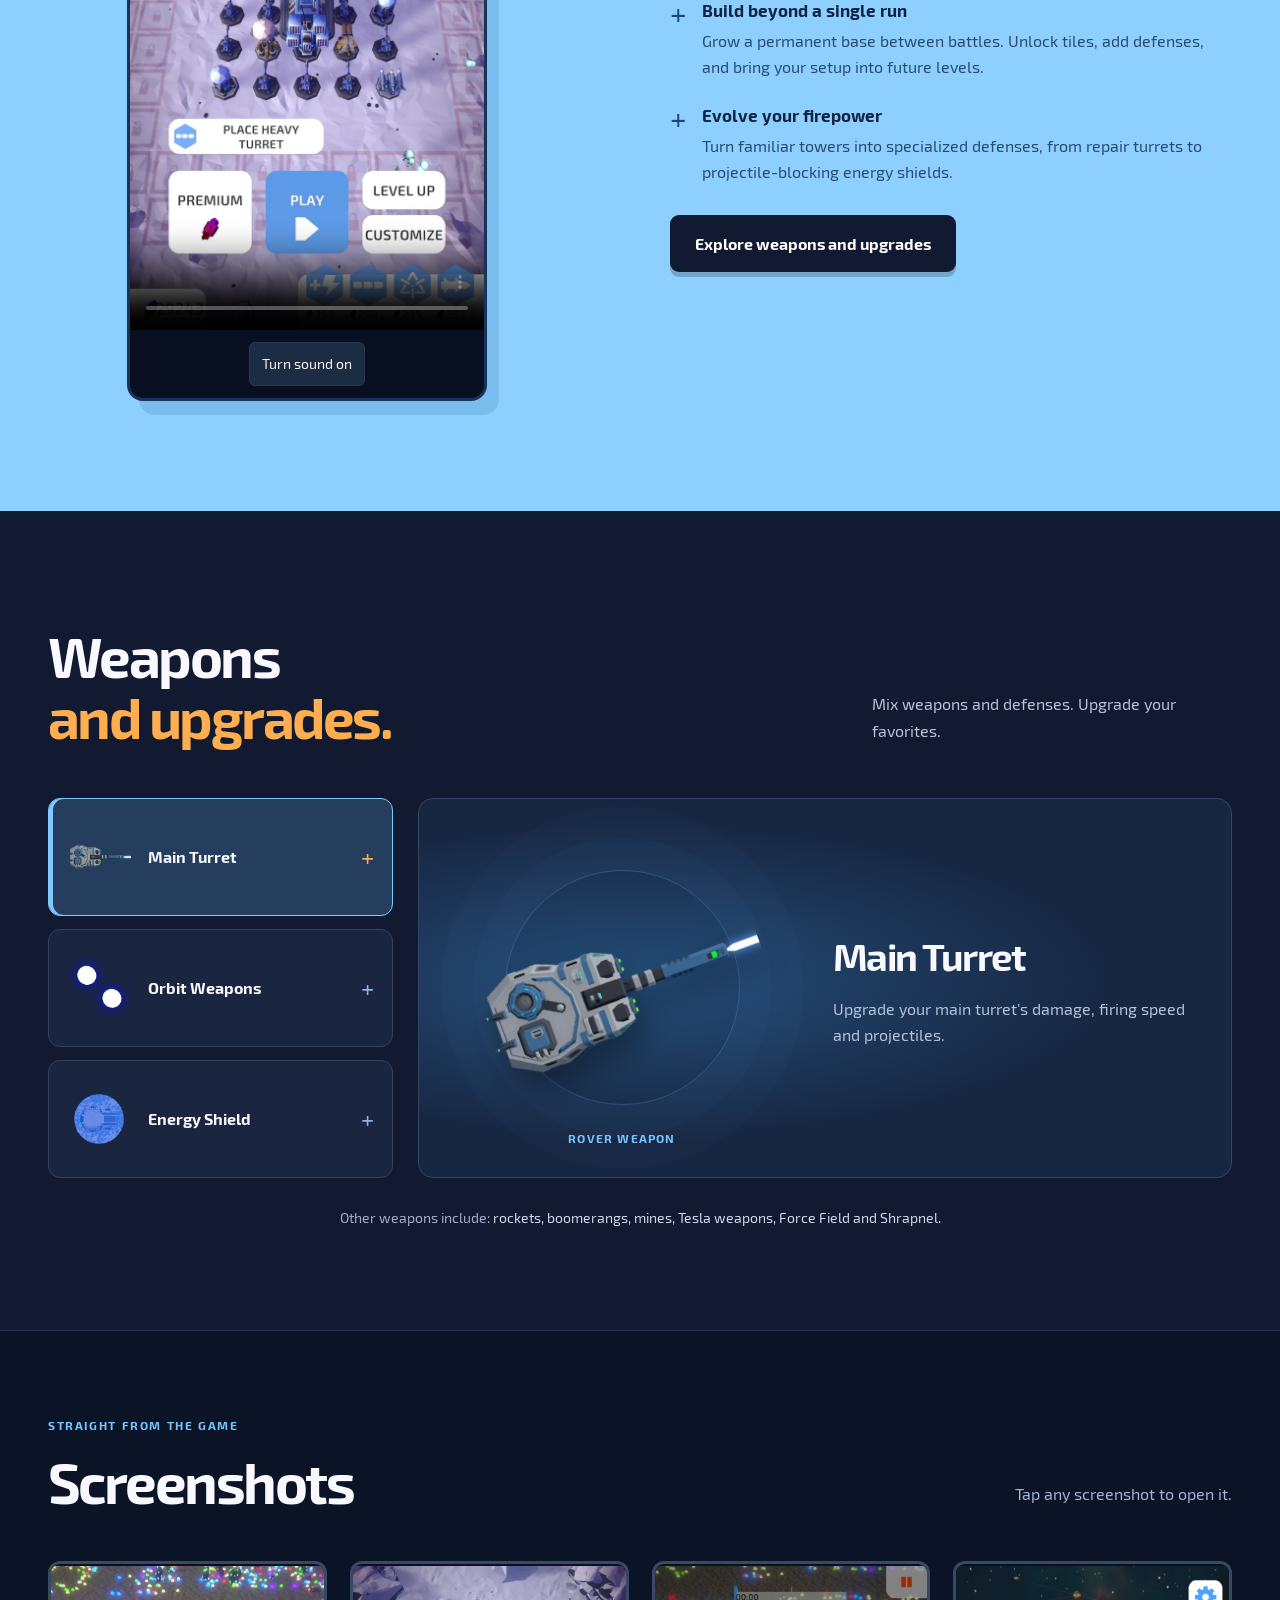
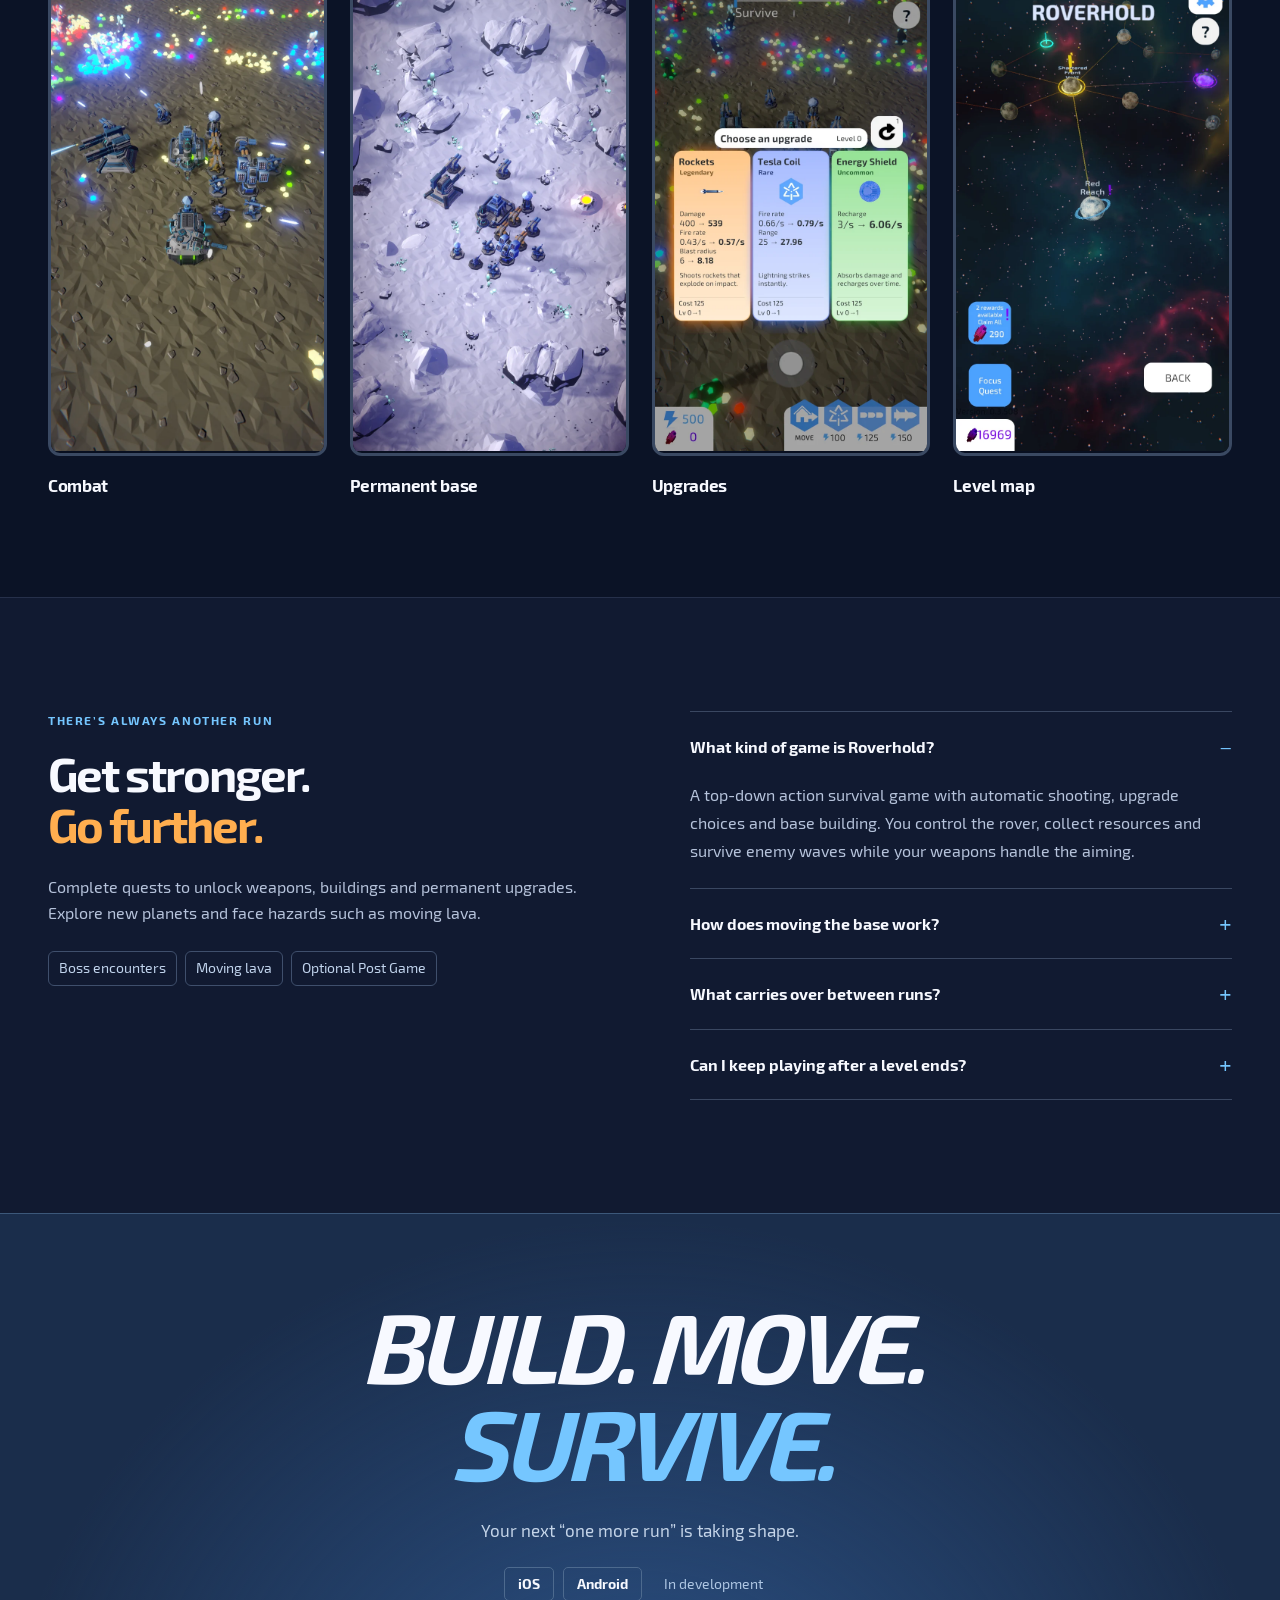
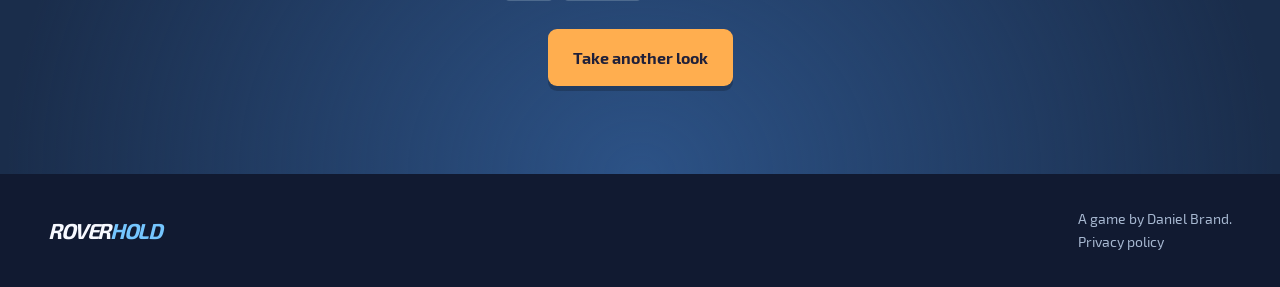
==== commit 86a27dfe: "Align section links with the top of the viewport" ====
--- a/index.html
+++ b/index.html
@@ -11,7 +11,7 @@
   <title>ROVERHOLD | Build. Move. Survive.</title>
   <link rel="icon" type="image/svg+xml" href="data:image/svg+xml,%3Csvg xmlns='http://www.w3.org/2000/svg' viewBox='0 0 64 64'%3E%3Crect width='64' height='64' rx='14' fill='%23111a31'/%3E%3Cpath d='M16 48V16h22q12 0 12 11 0 8-8 11l10 10H38L27 35v13zm11-23v7h9q4 0 4-4t-4-3z' fill='%237275ff'/%3E%3C/svg%3E">
   <link rel="preload" href="assets/exo-bold.ttf" as="font" type="font/ttf" crossorigin>
-  <link rel="stylesheet" href="styles.css?v=20261012-tap-controls">
+  <link rel="stylesheet" href="styles.css?v=20261013-anchor-alignment">
   <script src="app.js?v=20261012-tap-controls-v2" defer></script>
 </head>
 <body>
@@ -104,7 +104,7 @@
       </div>
     </div></section>
     <section class="next-run section-width" aria-labelledby="next-run-title"><div class="next-run-copy"><p class="eyebrow blue">THERE’S ALWAYS ANOTHER RUN</p><h2 id="next-run-title">Get stronger.<br><span class="orange">Go further.</span></h2><p>Complete quests to unlock weapons, buildings and permanent upgrades. Explore new planets and face hazards such as moving lava.</p><div class="run-tags"><span>Boss encounters</span><span>Moving lava</span><span>Optional Post Game</span></div></div>
-      <div class="faq-list"><details open><summary>What kind of game is Roverhold?</summary><p>A top-down action survival game with automatic shooting, upgrade choices and base building. You control the rover, collect resources and survive enemy waves while your weapons handle the aiming.</p></details><details><summary>How does moving the base work?</summary><p>Your HQ and its defenses can follow your rover, stay in place, or move to a waypoint. Buildings are less effective while moving, so choosing when to stop matters.</p></details><details><summary>What carries over between runs?</summary><p>Your permanent base, unlocked content and Meta Upgrades help you start stronger. Power and upgrades bought during a run are temporary, giving you a fresh build to shape each time.</p></details><details><summary>Can I keep playing after a level ends?</summary><p>Yes. After completing a level, you can finish your run or enter optional Post Game for a tougher challenge and additional rewards.</p></details></div>
+      <div class="faq-list"><details open><summary>What kind of game is Roverhold?</summary><p>A top-down action survival game with automatic shooting, upgrade choices and base building. You control the rover, collect resources and survive enemy waves while your weapons handle the aiming.</p></details><details><summary>How does moving the base work?</summary><p>Your HQ and its defenses can follow your rover, stay in place, or move to a waypoint. Buildings are less effective while moving, so choosing when to stop matters.</p></details><details><summary>What carries over between runs?</summary><p>Your permanent base, unlocked content and Meta Upgrades give you a better start. Power and upgrades you buy during a run are temporary.</p></details><details><summary>Can I keep playing after a level ends?</summary><p>Yes. After completing a level, you can finish your run or continue in Post Game mode for a tougher challenge and additional rewards.</p></details></div>
     </section>
     <section class="closing" aria-labelledby="closing-title"><div class="closing-inner section-width"><h2 id="closing-title">BUILD. MOVE.<br><span>SURVIVE.</span></h2><p>Your next “one more run” is taking shape.</p><div class="platform-chips"><span>iOS</span><span>Android</span><span class="development-chip">In development</span></div><a class="button button-orange" href="#screenshots">Take another look</a></div></section>
   </main>
--- a/styles.css
+++ b/styles.css
@@ -1,7 +1,7 @@
 @font-face{font-family:Exo;src:url('assets/exo-regular.ttf') format('truetype');font-weight:400;font-display:swap}
 @font-face{font-family:Exo;src:url('assets/exo-bold.ttf') format('truetype');font-weight:700 900;font-display:swap}
 :root{color-scheme:dark;--navy:#111a31;--deep:#0b1224;--panel:#19253f;--blue:#75c6ff;--orange:#ffae4f;--white:#f7f9ff;--muted:#b6c3db;--line:#2c3852;--mint:#a6edcf;--body:Exo,Arial,sans-serif}
-*{box-sizing:border-box}html{scroll-behavior:smooth;scroll-padding-top:95px}body{margin:0;background:var(--navy);color:var(--white);font-family:var(--body);font-size:16px;line-height:1.65;overflow-x:clip}body.dialog-open{overflow:hidden}button,a{-webkit-tap-highlight-color:transparent;touch-action:manipulation}button{font:inherit;cursor:pointer;color:inherit}a{color:inherit;text-decoration:none}img{display:block;max-width:100%}button:focus-visible,a:focus-visible,summary:focus-visible{outline:3px solid var(--orange);outline-offset:5px}h1,h2,h3,p{margin:0}h1,h2,h3{font-weight:700;line-height:1.08}h1,h2{letter-spacing:-.045em}p{max-width:65ch}h2{font-size:clamp(2.5rem,4.4vw,4.2rem)}.section-width{width:min(1240px,calc(100% - 96px));margin-inline:auto}.eyebrow{font-weight:700;letter-spacing:.13em;font-size:.78rem;line-height:1.55}.blue{color:var(--blue)}.orange{color:var(--orange)}.button{display:inline-flex;align-items:center;justify-content:center;min-height:57px;padding:16px 25px;border:0;border-radius:9px;font-weight:700;font-size:1rem;line-height:1.35;box-shadow:0 5px 0 #0003;transition:transform .2s,box-shadow .2s}.button:hover{transform:translateY(-3px);box-shadow:0 8px 0 #0003}.button:active{transform:translateY(1px);box-shadow:0 2px 0 #0003}.button-orange{background:var(--orange);color:#202039}.button-dark{background:#111a31;color:white}.skip-link{position:fixed;top:-100px;left:16px;z-index:1000;padding:10px 18px;background:white;color:#111}.skip-link:focus{top:10px}
+*{box-sizing:border-box}html{scroll-behavior:smooth}body{margin:0;background:var(--navy);color:var(--white);font-family:var(--body);font-size:16px;line-height:1.65;overflow-x:clip}body.dialog-open{overflow:hidden}button,a{-webkit-tap-highlight-color:transparent;touch-action:manipulation}button{font:inherit;cursor:pointer;color:inherit}a{color:inherit;text-decoration:none}img{display:block;max-width:100%}button:focus-visible,a:focus-visible,summary:focus-visible{outline:3px solid var(--orange);outline-offset:5px}h1,h2,h3,p{margin:0}h1,h2,h3{font-weight:700;line-height:1.08}h1,h2{letter-spacing:-.045em}p{max-width:65ch}h2{font-size:clamp(2.5rem,4.4vw,4.2rem)}.section-width{width:min(1240px,calc(100% - 96px));margin-inline:auto}.eyebrow{font-weight:700;letter-spacing:.13em;font-size:.78rem;line-height:1.55}.blue{color:var(--blue)}.orange{color:var(--orange)}.button{display:inline-flex;align-items:center;justify-content:center;min-height:57px;padding:16px 25px;border:0;border-radius:9px;font-weight:700;font-size:1rem;line-height:1.35;box-shadow:0 5px 0 #0003;transition:transform .2s,box-shadow .2s}.button:hover{transform:translateY(-3px);box-shadow:0 8px 0 #0003}.button:active{transform:translateY(1px);box-shadow:0 2px 0 #0003}.button-orange{background:var(--orange);color:#202039}.button-dark{background:#111a31;color:white}.skip-link{position:fixed;top:-100px;left:16px;z-index:1000;padding:10px 18px;background:white;color:#111}.skip-link:focus{top:10px}
 .site-header{height:88px;position:relative;z-index:20;border-bottom:1px solid #d7e3ff12;background:var(--navy)}.nav-wrap{width:min(1320px,calc(100% - 80px));height:100%;margin:auto;display:flex;align-items:center;justify-content:space-between;gap:30px}.wordmark{font-size:1.65rem;font-weight:900;font-style:italic;letter-spacing:-.065em;line-height:1;white-space:nowrap;position:relative}.wordmark span{color:var(--blue)}.wordmark i{display:inline-block;width:7px;height:7px;background:var(--orange);margin-left:7px;transform:skew(-12deg)}nav{display:flex;align-items:center;gap:34px}nav>a{font-size:.9rem;font-weight:700;transition:color .2s}nav>a:hover{color:var(--blue)}nav .nav-cta{padding:11px 17px;border:1px solid #6794c84f;border-radius:6px;font-size:.82rem}.menu-toggle{display:none}
 .hero{position:relative;overflow:hidden;background:radial-gradient(ellipse at 75% 34%,#243f66 0,transparent 54%),#111a31}.hero-glow{position:absolute;width:700px;height:700px;border-radius:50%;right:-130px;top:-70px;background:radial-gradient(circle,#4ea2ff12,transparent 66%);pointer-events:none}.hero-inner{min-height:766px;display:grid;grid-template-columns:1.06fr 1fr;gap:20px;align-items:center;padding-block:64px 80px;position:relative}.hero-copy{position:relative;z-index:3}h1{font-size:clamp(3.5rem,5.8vw,5.5rem);font-style:italic;line-height:1.03;letter-spacing:-.055em;text-shadow:0 5px 0 #09112155}.title-blue{color:var(--blue)}.title-orange{color:var(--orange)}.hero-description{font-size:1.17rem;color:#d5e0f2;margin-top:25px;line-height:1.65}.hero-actions{display:flex;gap:26px;align-items:center;margin-top:30px;flex-wrap:wrap}.platform-note{margin-top:25px;font-size:.85rem;display:flex;align-items:center;gap:9px;color:#c0cce1}.platform-note svg{width:18px;height:18px}.platform-note>span{color:#9cabca;padding-left:13px;border-left:1px solid #4a5775;margin-left:5px}.hero-stage{height:602px;position:relative;z-index:2;margin-right:-20px}.stage-orbit{position:absolute;inset:78px -14% 4%;border:1px dashed #7fb8ff38;border-radius:50%;transform:rotate(-19deg)}.hero-screen{position:absolute;width:270px;height:493px;border-radius:23px;border:6px solid #3f577a;background:#1c2d43;overflow:hidden;box-shadow:0 35px 65px #050c24a1;display:block;padding:0;isolation:isolate}.hero-screen img{width:100%;height:100%;object-fit:cover}.screen-back{top:32px;left:0;transform:rotate(-12deg);filter:brightness(.85)}.screen-front{top:67px;left:190px;transform:rotate(10deg);border-color:#83bee7;transition:transform .35s,box-shadow .35s}.screen-front:hover{transform:rotate(6deg) translateY(-8px);box-shadow:0 42px 80px #050c24d9}.screen-topline{position:absolute;top:0;left:0;right:0;display:flex;align-items:center;justify-content:space-between;padding:15px;background:linear-gradient(#15203ab5,transparent);font-weight:700;font-size:.75rem;letter-spacing:.12em}.expand-icon{display:grid;place-items:center;width:25px;height:25px;border:1px solid #ffffffa8;border-radius:50%;font-size:1.1rem;line-height:1}.screen-caption{position:absolute;bottom:0;left:0;right:0;padding:35px 15px 20px;background:linear-gradient(transparent,#111a31d9);font-size:.75rem;font-weight:700;letter-spacing:.1em;text-align:center}.rover-float{position:absolute;left:-30px;bottom:22px;width:234px;transform:rotate(-24deg);filter:drop-shadow(0 15px 6px #050c2470);pointer-events:none;animation:bob 6s ease-in-out infinite}.rover-float img{width:100%;height:auto}.star{position:absolute;color:var(--blue);font-size:3rem;font-weight:700;line-height:1;transform:rotate(15deg)}.star-one{left:20px;top:0}.star-two{right:0;bottom:25px;color:var(--orange);font-size:2.3rem}.hero-bottom{height:76px;background:#75c6ff;display:flex;gap:6vw;justify-content:center;align-items:center;color:#142540;font-size:clamp(1rem,2.2vw,1.75rem);font-weight:700;font-style:italic;letter-spacing:-.03em;position:relative;transform:rotate(-1.3deg) scale(1.015);margin-block:9px 20px;box-shadow:0 8px 0 #091326}.hero-bottom>span:not(:last-child)::after{content:'+';margin-left:6vw;font-style:normal;color:#346b99}
 .game-section{padding-block:112px 116px}.section-intro{text-align:center;max-width:750px;margin:0 auto}.section-intro>p:last-child{color:var(--muted);font-size:1.06rem;max-width:650px;margin:22px auto 0}.feature-grid{display:grid;grid-template-columns:repeat(3,1fr);gap:23px;margin-top:60px}.feature{padding:24px 29px 29px;border:1px solid var(--line);border-radius:15px;background:linear-gradient(145deg,#1c2945,#131e35);position:relative;overflow:hidden;transition:transform .25s}.feature:hover{transform:translateY(-6px)}.feature-top{height:139px;display:flex;justify-content:space-between;align-items:flex-start}.feature-number{font-size:1rem;font-weight:700;color:#96accb}.feature-top img{width:145px;height:135px;object-fit:contain;filter:drop-shadow(0 12px 15px #0003);transform:rotate(-10deg)}.feature-blue .feature-top img{width:165px}.feature h3{font-size:1.85rem;line-height:1.13;letter-spacing:-.04em}.feature p{margin-top:18px;color:var(--muted);font-size:1rem;line-height:1.7}.feature-tag{display:block;margin-top:25px;padding-top:19px;border-top:1px solid var(--line);font-size:.75rem;font-weight:700;letter-spacing:.045em;color:var(--blue);line-height:1.6}.feature-orange .feature-tag{color:var(--orange)}.feature-green .feature-tag{color:var(--mint)}
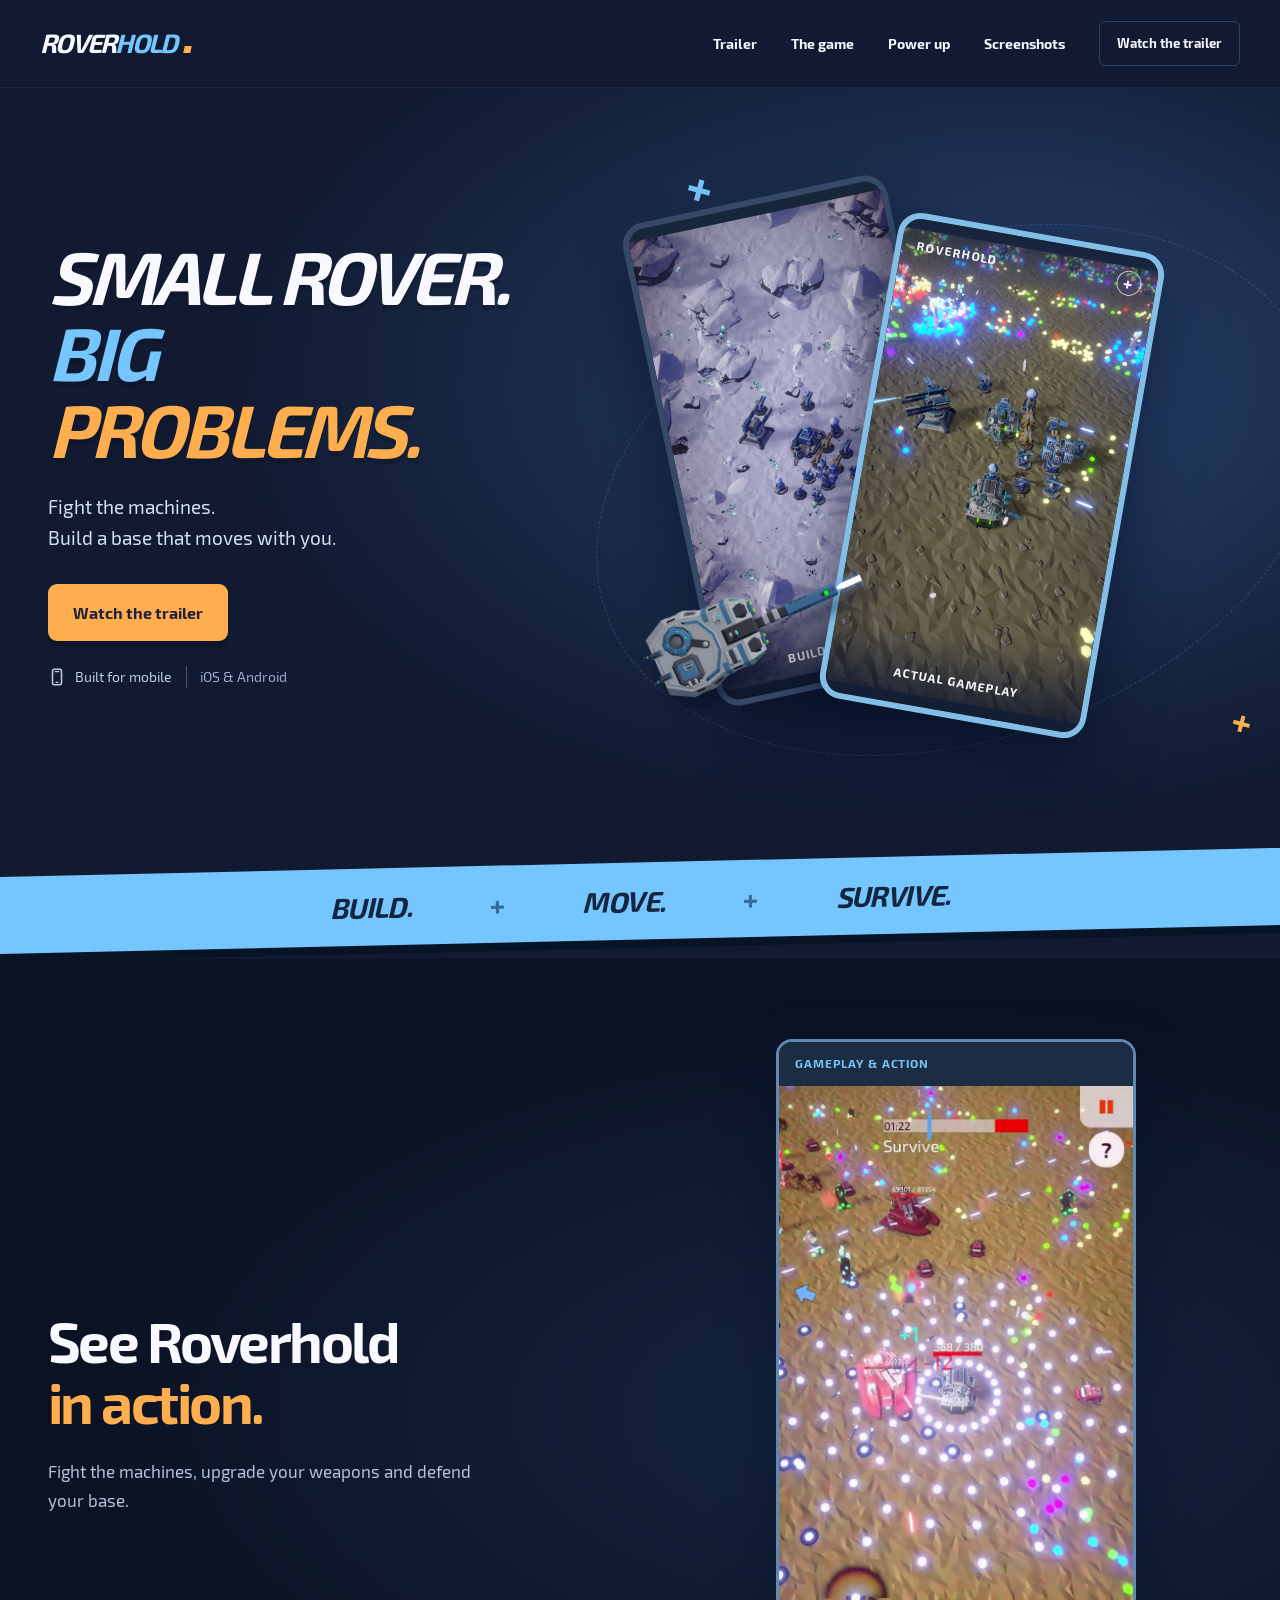
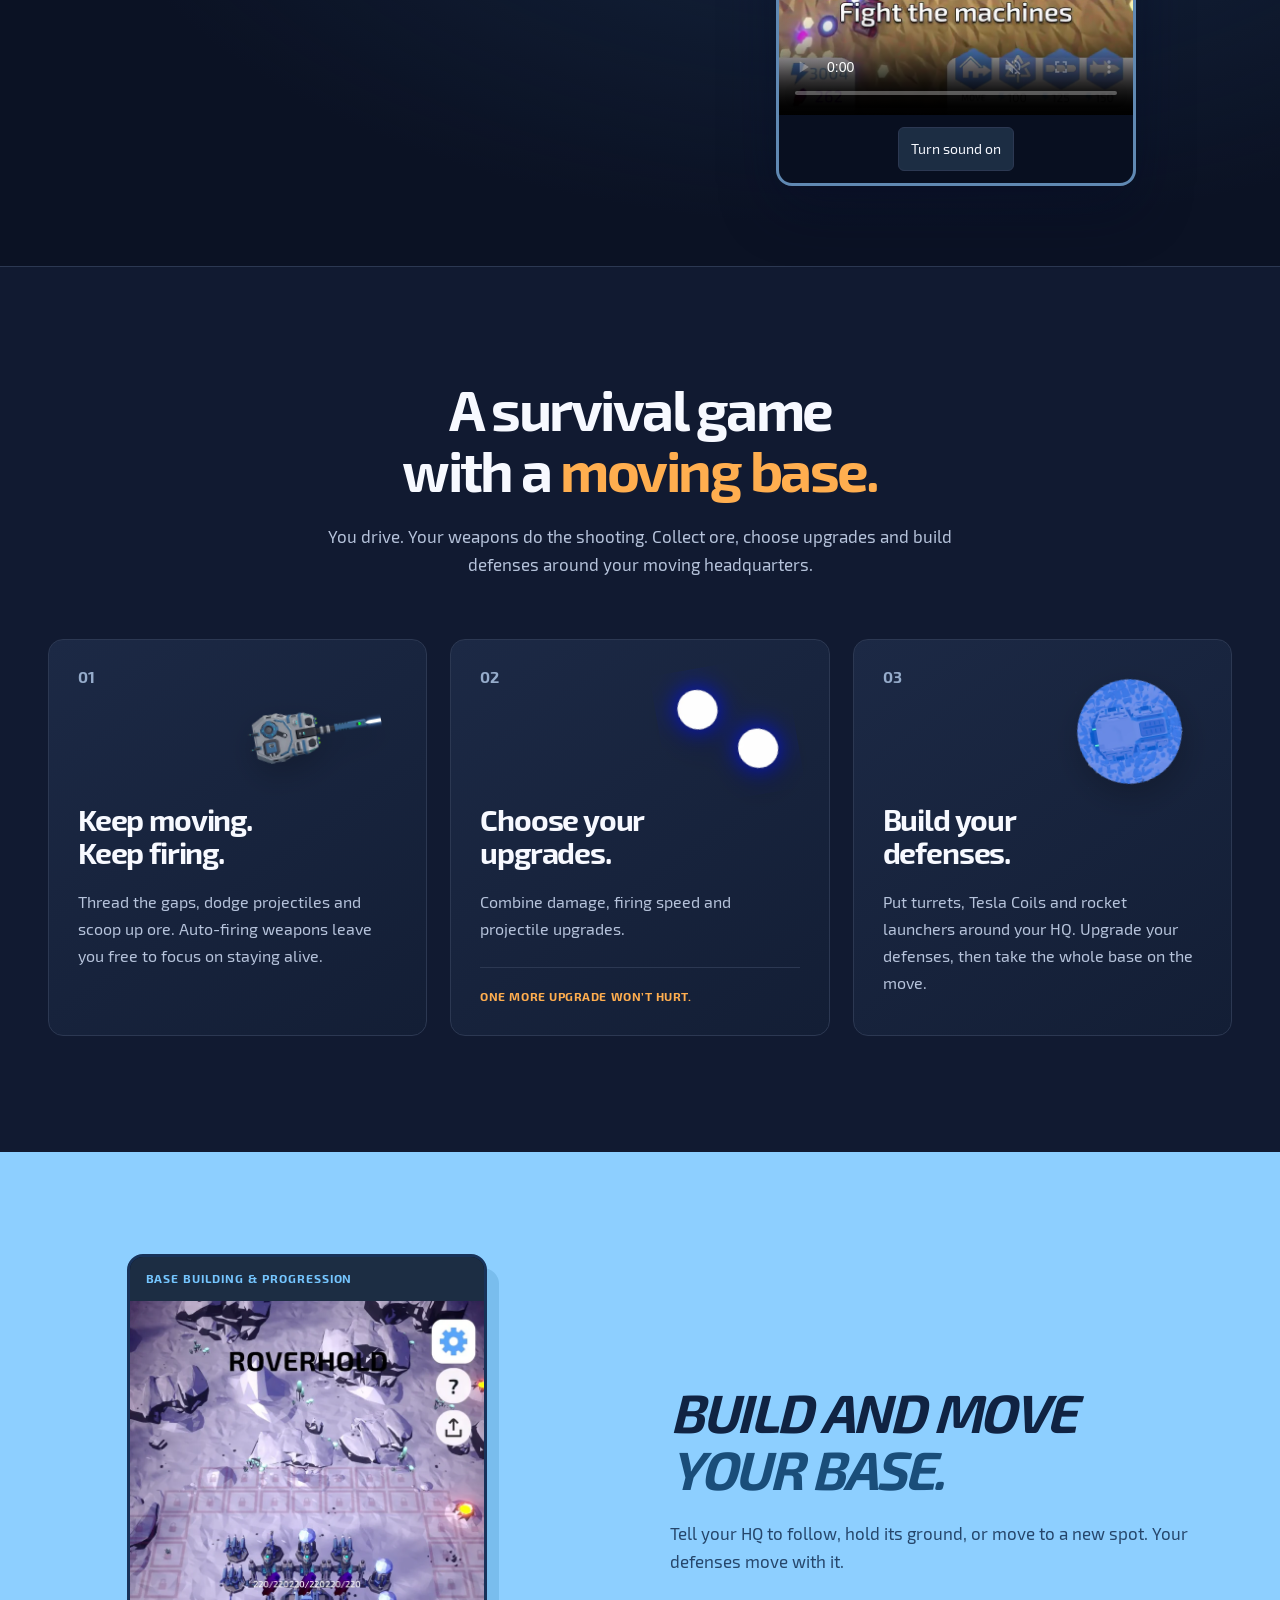
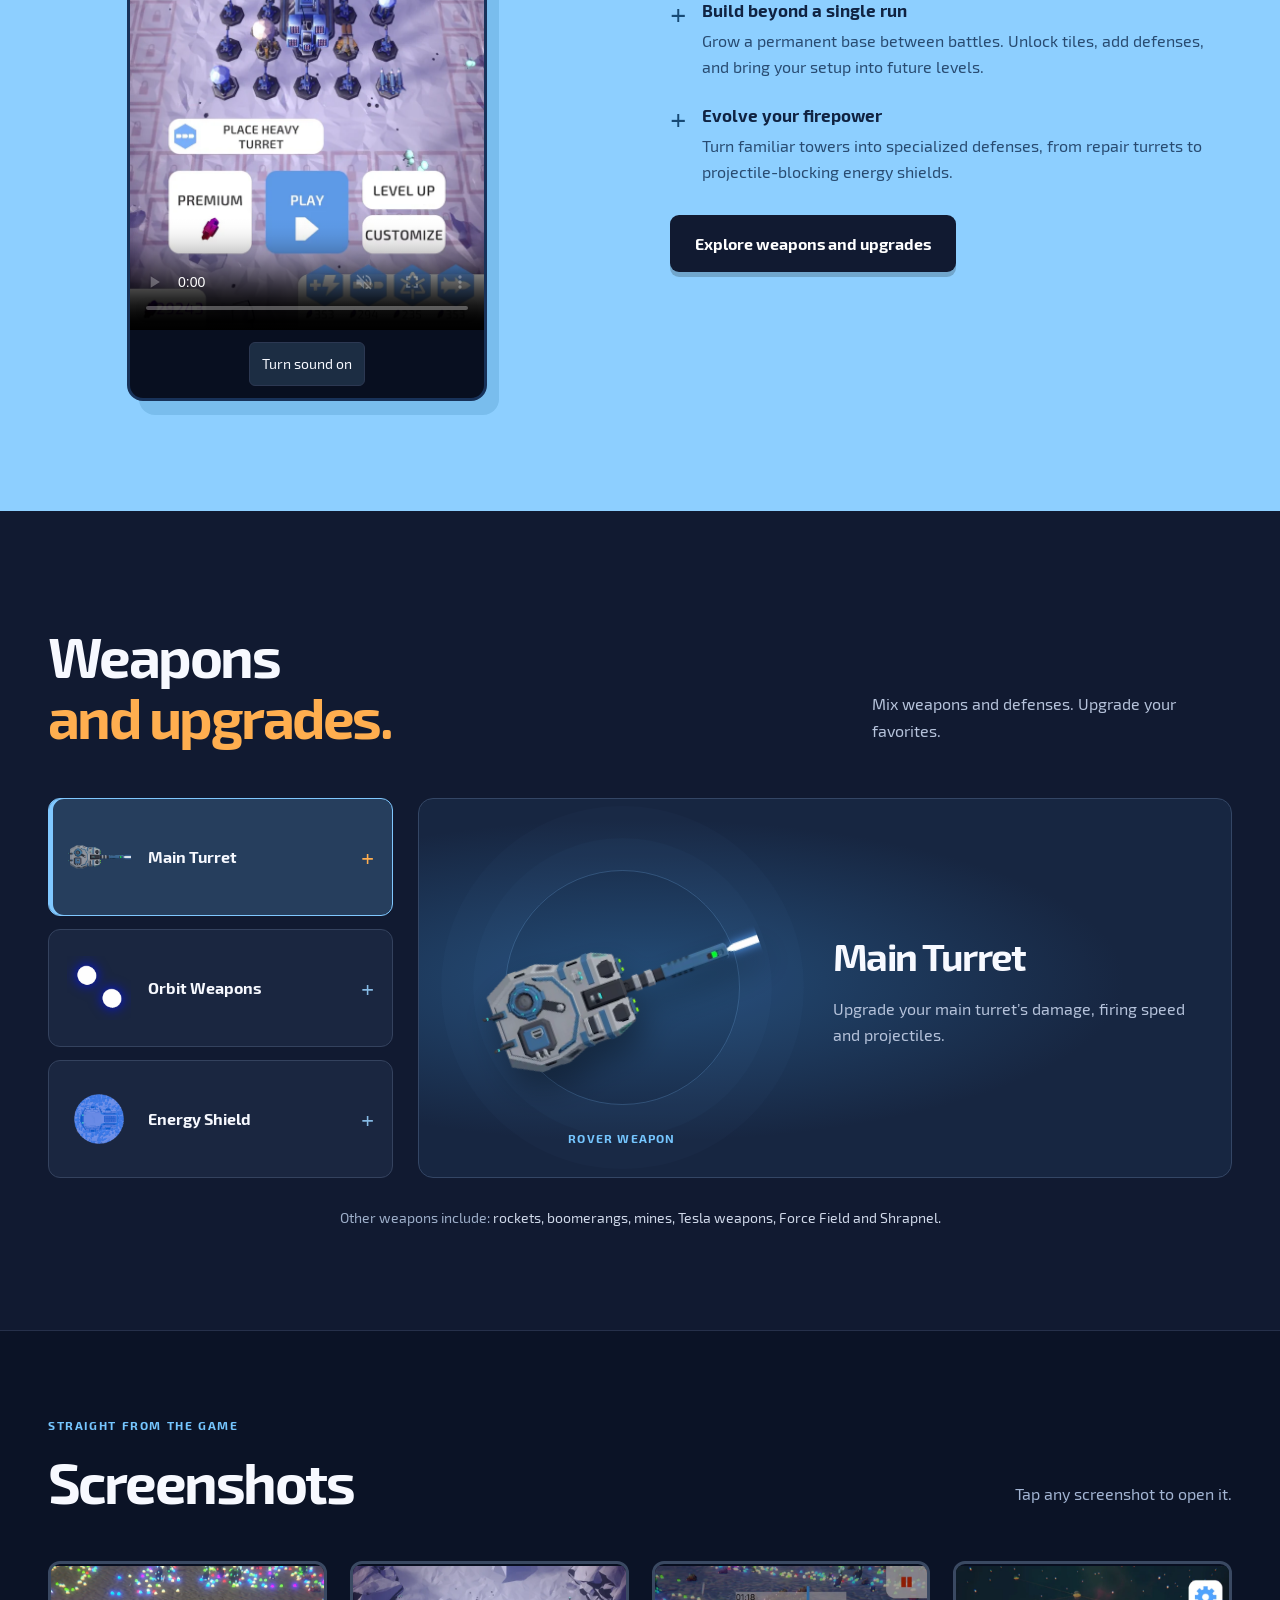
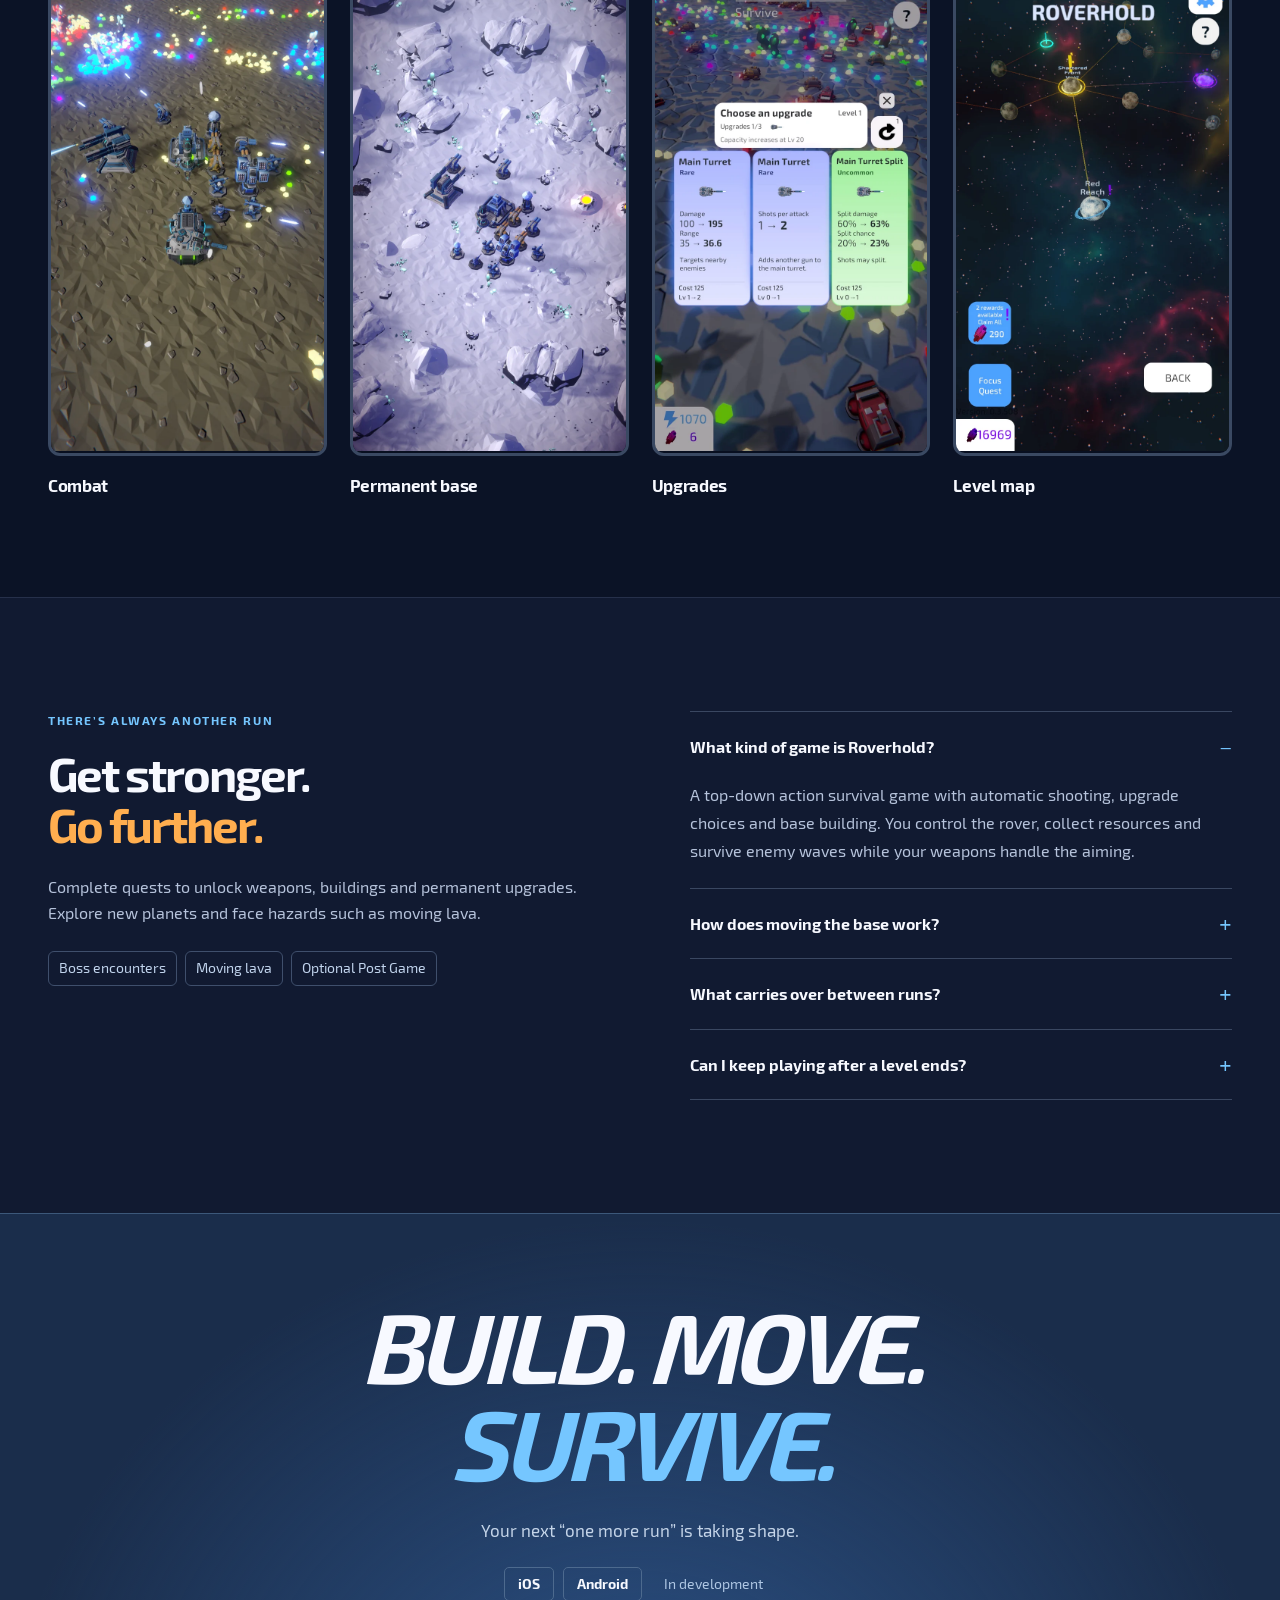
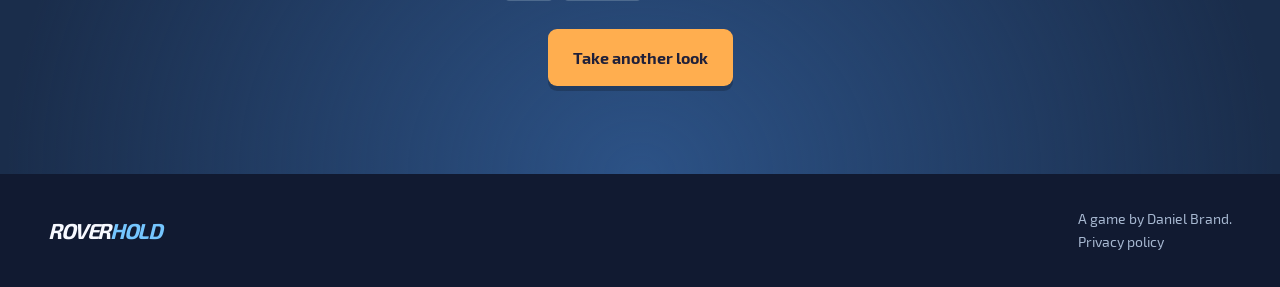
==== commit 56630961: "Refresh action trailer and upgrade screenshot with current UI" ====
--- a/index.html
+++ b/index.html
@@ -11,8 +11,8 @@
   <title>ROVERHOLD | Build. Move. Survive.</title>
   <link rel="icon" type="image/svg+xml" href="data:image/svg+xml,%3Csvg xmlns='http://www.w3.org/2000/svg' viewBox='0 0 64 64'%3E%3Crect width='64' height='64' rx='14' fill='%23111a31'/%3E%3Cpath d='M16 48V16h22q12 0 12 11 0 8-8 11l10 10H38L27 35v13zm11-23v7h9q4 0 4-4t-4-3z' fill='%237275ff'/%3E%3C/svg%3E">
   <link rel="preload" href="assets/exo-bold.ttf" as="font" type="font/ttf" crossorigin>
-  <link rel="stylesheet" href="styles.css?v=20261013-anchor-alignment">
-  <script src="app.js?v=20261012-tap-controls-v2" defer></script>
+  <link rel="stylesheet" href="styles.css?v=20261024-mobile-trailer">
+  <script src="app.js?v=20261025-current-ui" defer></script>
 </head>
 <body>
   <a class="skip-link" href="#main">Skip to content</a>
@@ -52,8 +52,8 @@
         </div>
         <figure class="trailer-player">
           <figcaption>GAMEPLAY &amp; ACTION</figcaption>
-          <video id="action-trailer-video" controls playsinline muted loop preload="none" poster="assets/trailer-poster.webp?v=20261009-action-v15" width="720" height="1280" aria-label="Roverhold gameplay and action trailer">
-            <source src="assets/trailer.mp4?v=20261009-action-v15" type="video/mp4">
+          <video id="action-trailer-video" controls playsinline muted loop preload="none" poster="assets/trailer-poster.webp?v=20261025-action-v16" width="720" height="1280" aria-label="Roverhold gameplay and action trailer">
+            <source src="assets/trailer.mp4?v=20261025-action-v16" type="video/mp4">
             Your browser does not support embedded video.
           </video>
           <p class="trailer-controls"><button class="trailer-play-toggle trailer-control" type="button" aria-controls="action-trailer-video" hidden>Play</button><button class="trailer-sound-toggle trailer-control" type="button" aria-controls="action-trailer-video" hidden>Turn sound on</button><button class="trailer-controls-toggle trailer-control" type="button" aria-controls="action-trailer-video" hidden>More controls</button></p>
@@ -99,7 +99,7 @@
       <div class="gallery-grid">
         <button class="gallery-card screenshot-button" type="button" data-gallery-index="0" aria-label="Open combat screenshot"><div class="gallery-image"><img src="assets/combat.webp" alt="The rover and its deployed headquarters with defenses firing across rocky terrain" width="720" height="1280" loading="lazy"></div><span class="gallery-label"><strong>Combat</strong></span></button>
         <button class="gallery-card screenshot-button" type="button" data-gallery-index="1" aria-label="Open base screenshot"><div class="gallery-image"><img src="assets/base.webp" alt="The permanent Main Menu base with evolved towers and rocket launchers" width="720" height="1280" loading="lazy"></div><span class="gallery-label"><strong>Permanent base</strong></span></button>
-        <button class="gallery-card screenshot-button" type="button" data-gallery-index="2" aria-label="Open upgrades screenshot"><div class="gallery-image"><img src="assets/upgrades-rarities.webp" alt="Legendary Rockets, Rare Tesla Coil and Uncommon Energy Shield upgrade cards in Roverhold" width="720" height="1280" loading="lazy"></div><span class="gallery-label"><strong>Upgrades</strong></span></button>
+        <button class="gallery-card screenshot-button" type="button" data-gallery-index="2" aria-label="Open upgrades screenshot"><div class="gallery-image"><img src="assets/upgrades-rarities.webp?v=20261025-current-ui" alt="Two Rare Main Turret upgrade cards and an Uncommon Main Turret Split card in Roverhold’s current upgrade menu" width="720" height="1280" loading="lazy"></div><span class="gallery-label"><strong>Upgrades</strong></span></button>
         <button class="gallery-card screenshot-button" type="button" data-gallery-index="3" aria-label="Open level map screenshot"><div class="gallery-image"><img src="assets/map.webp" alt="Roverhold's branching map of connected planets" width="750" height="1334" loading="lazy"></div><span class="gallery-label"><strong>Level map</strong></span></button>
       </div>
     </div></section>
--- a/styles.css
+++ b/styles.css
@@ -38,6 +38,7 @@
 @media(max-width:1150px){.trailer-inner{gap:45px}}
 @media(max-width:850px){.trailer-inner{gap:30px}.trailer-copy>p{font-size:1rem}}
 @media(max-width:640px){.trailer-section{padding-block:60px}.trailer-inner{grid-template-columns:1fr;gap:35px}.trailer-copy{text-align:center}.trailer-copy>p{margin-inline:auto}}
+@media(max-width:640px){.trailer-player{display:flex;flex-direction:column;max-height:calc(100vh - 32px);max-height:calc(100svh - 32px)}.trailer-player video{min-height:0;flex:1 1 auto}.trailer-player figcaption,.trailer-controls{flex-shrink:0}}
 @media(prefers-reduced-motion:reduce){html{scroll-behavior:auto}*,*::before,*::after{animation:none!important;transition:none!important}}
 
 .base-inner{row-gap:30px}
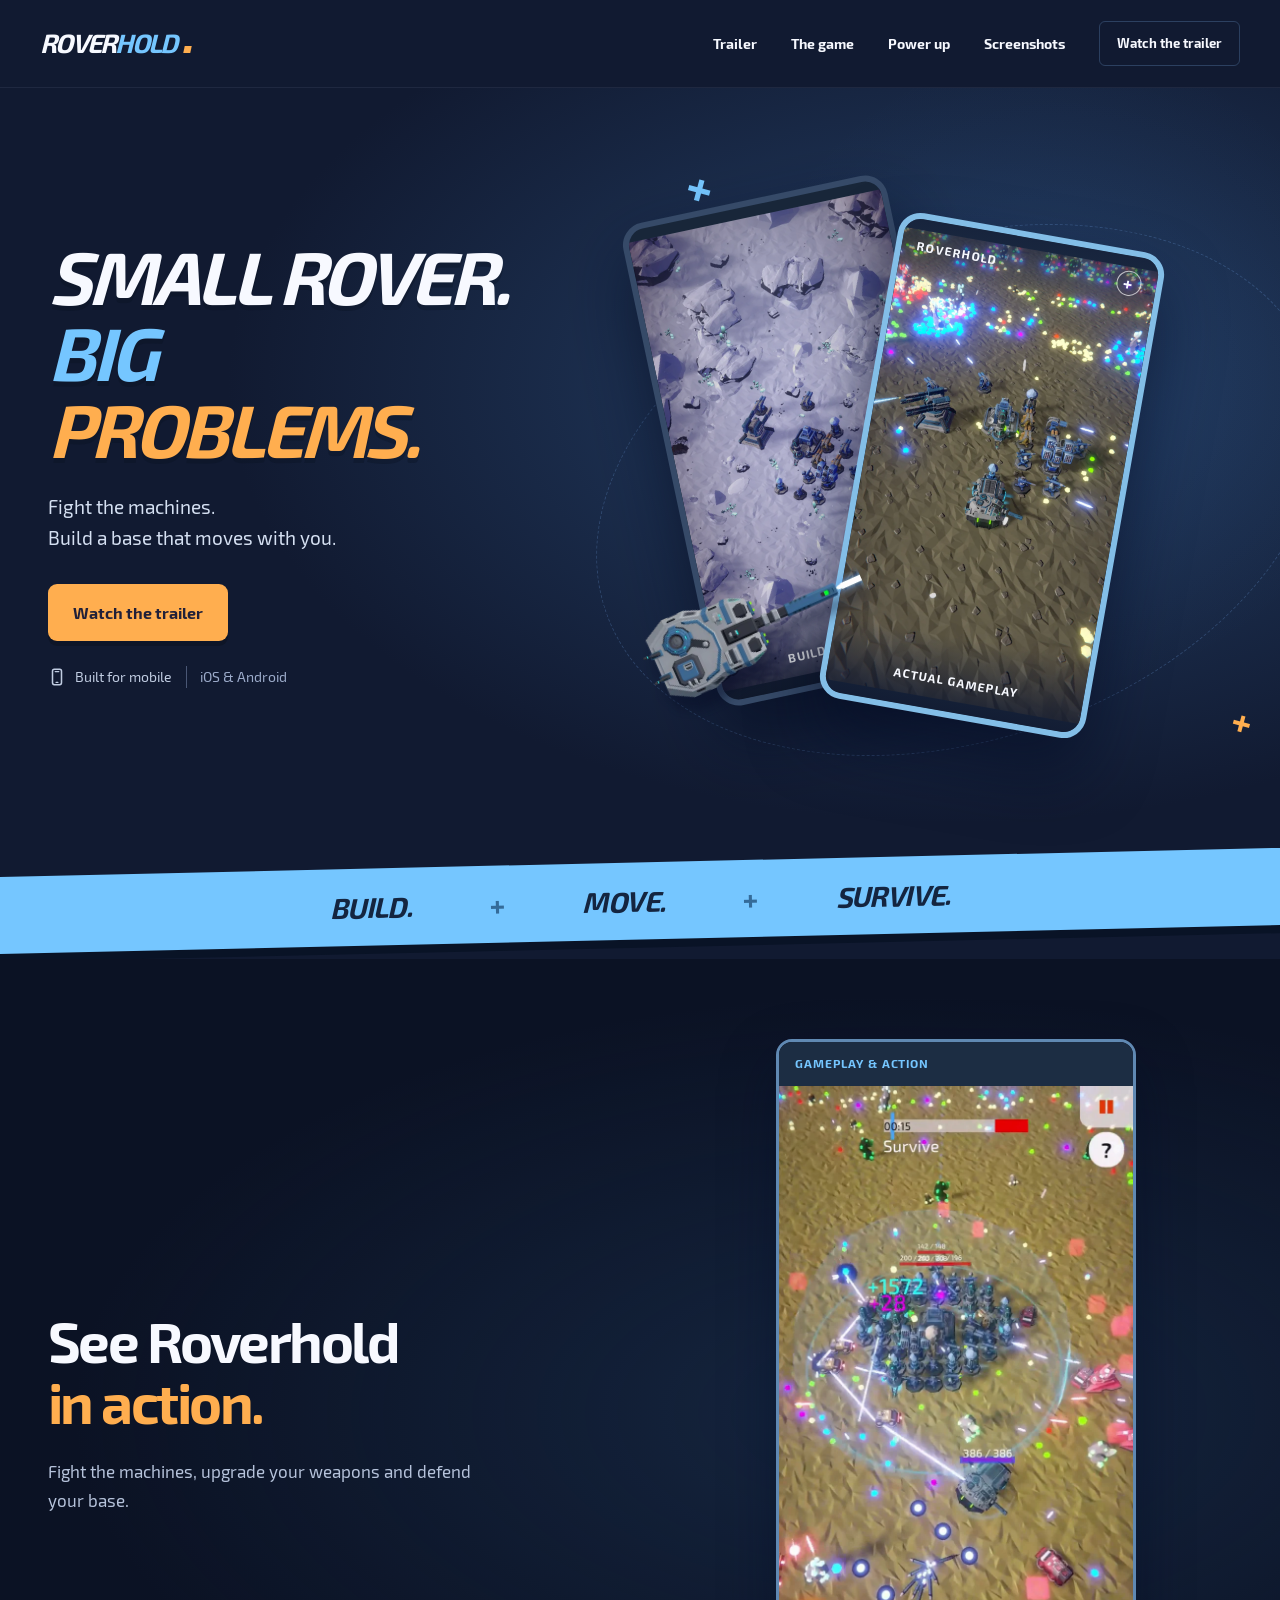
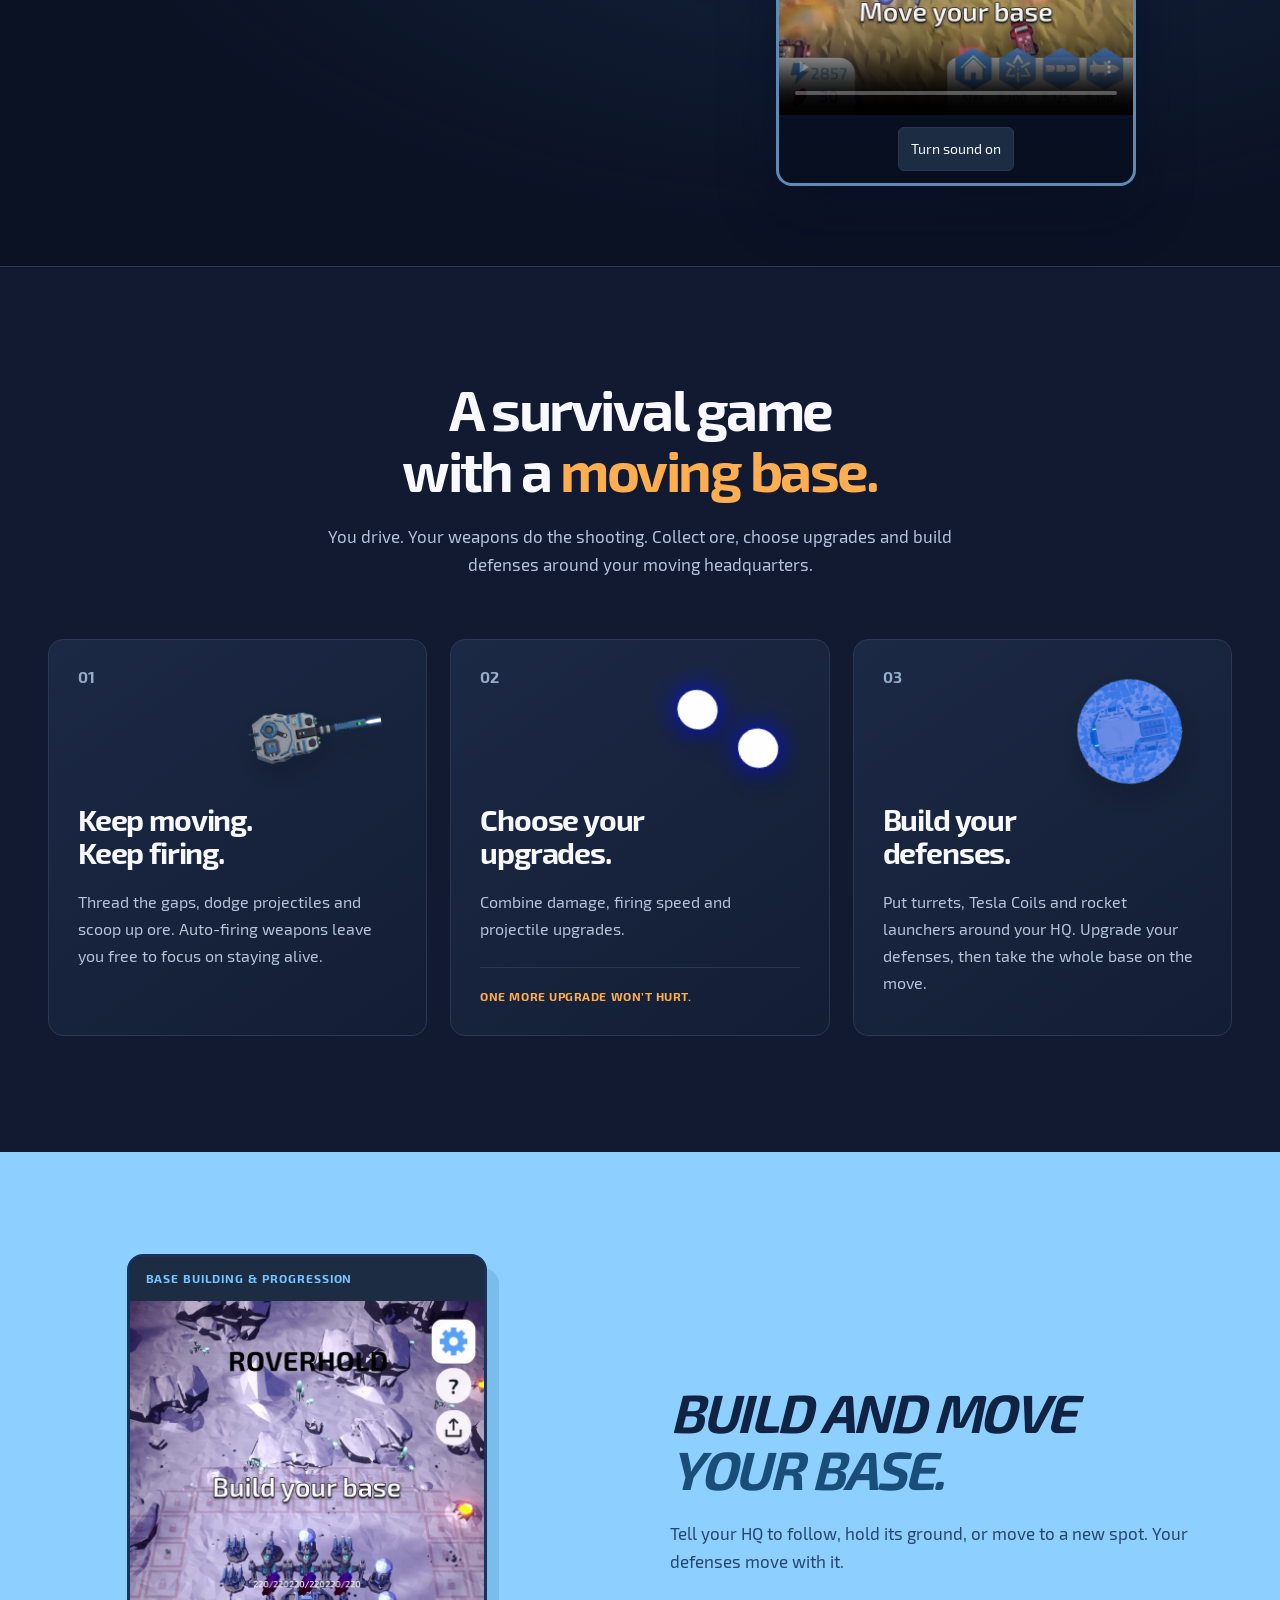
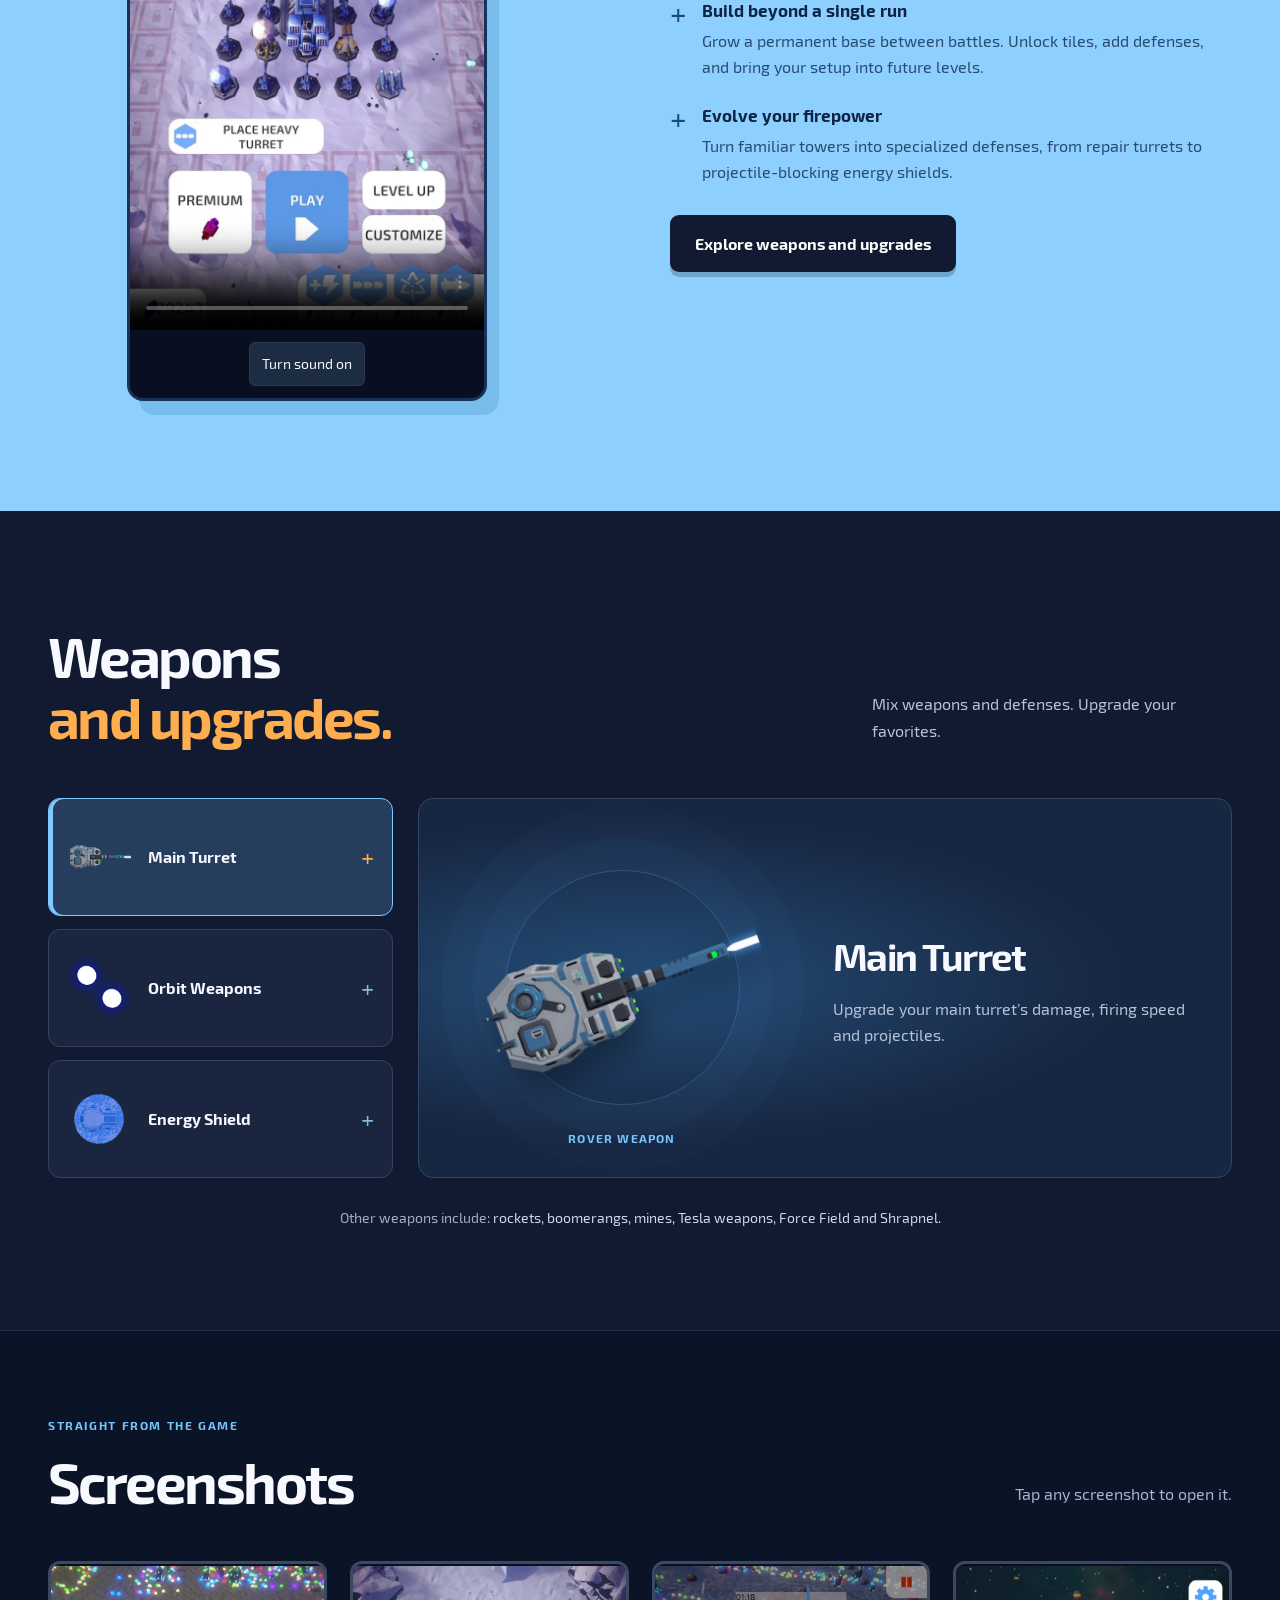
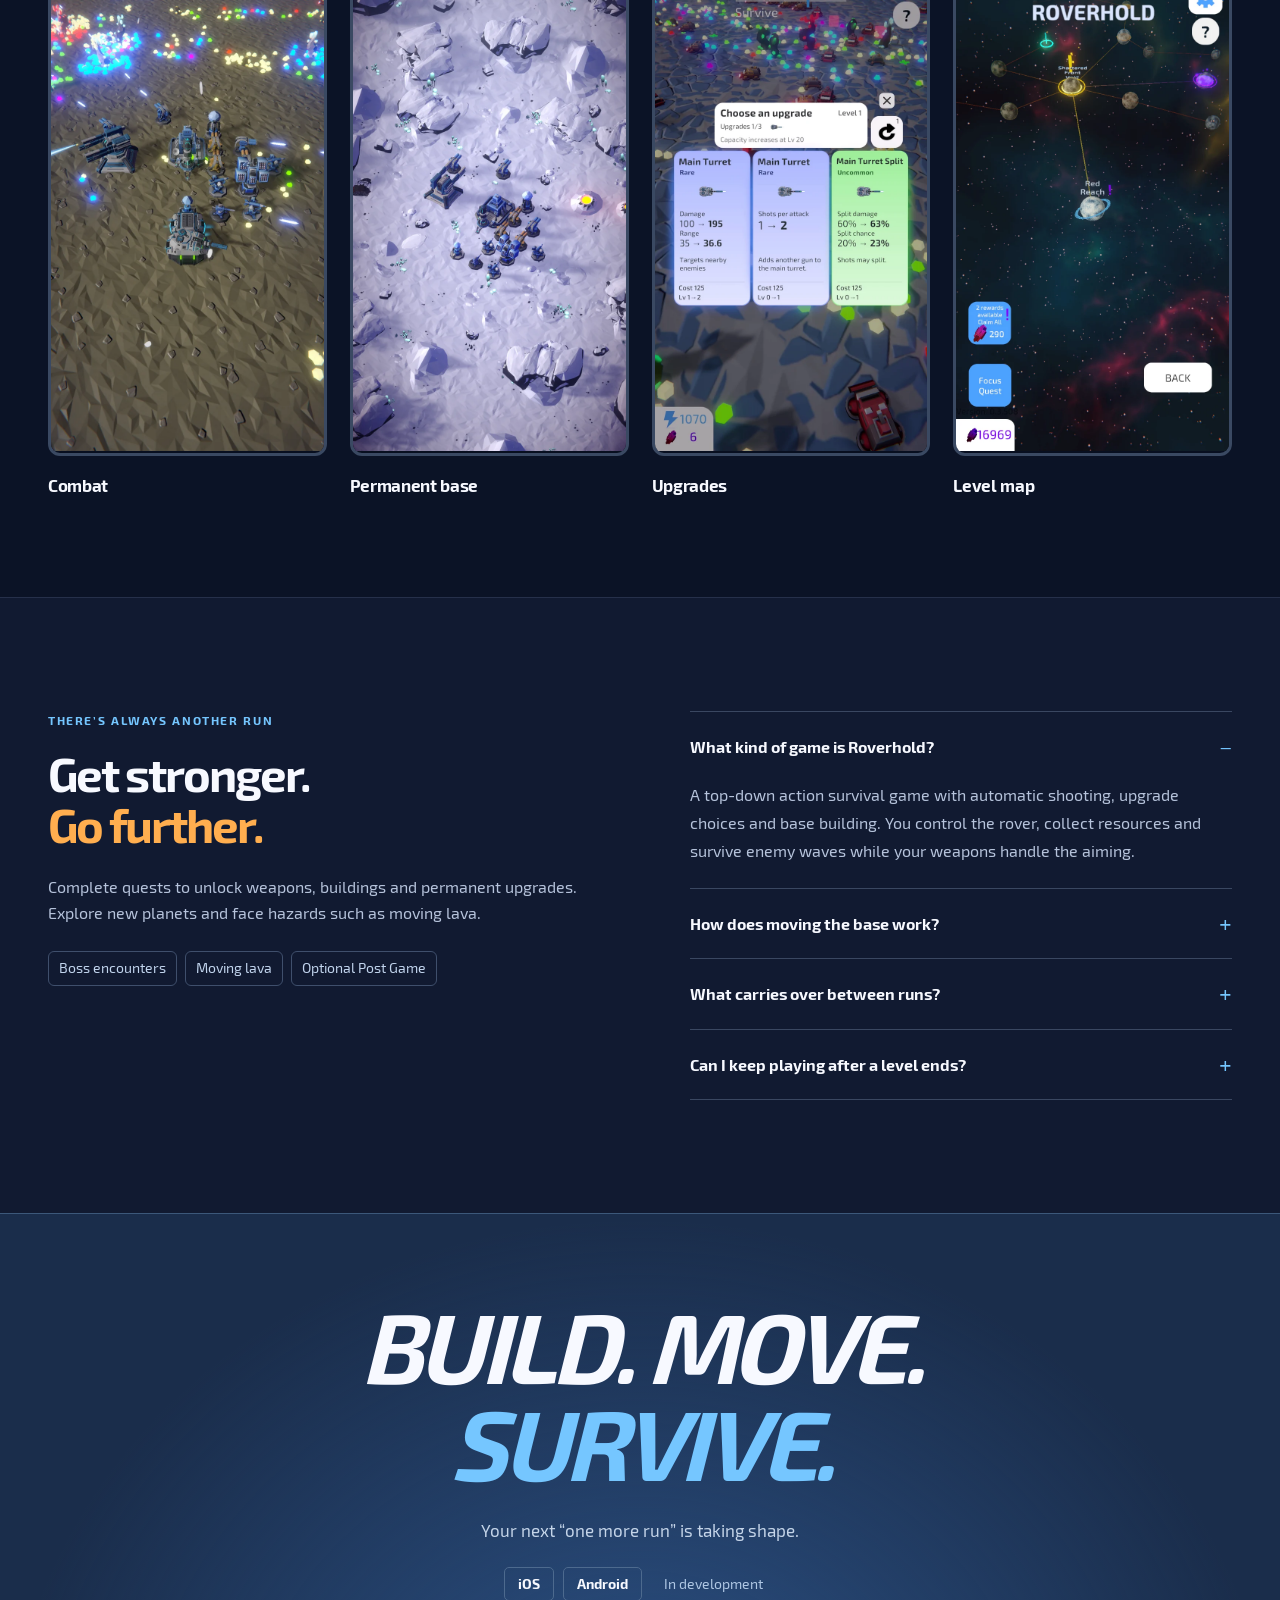
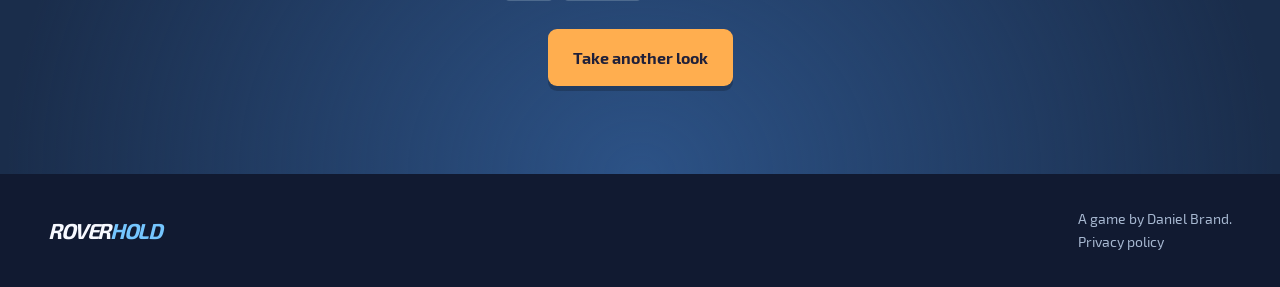
==== commit 0b1d829c: "Publish the 30-second action and progression trailers" ====
--- a/index.html
+++ b/index.html
@@ -52,8 +52,8 @@
         </div>
         <figure class="trailer-player">
           <figcaption>GAMEPLAY &amp; ACTION</figcaption>
-          <video id="action-trailer-video" controls playsinline muted loop preload="none" poster="assets/trailer-poster.webp?v=20261025-action-v16" width="720" height="1280" aria-label="Roverhold gameplay and action trailer">
-            <source src="assets/trailer.mp4?v=20261025-action-v16" type="video/mp4">
+          <video id="action-trailer-video" controls playsinline muted loop preload="none" poster="assets/trailer-poster.webp?v=20261026-action-30s-v3" width="720" height="1280" aria-label="Roverhold gameplay and action trailer">
+            <source src="assets/trailer.mp4?v=20261026-action-30s-v3" type="video/mp4">
             Your browser does not support embedded video.
           </video>
           <p class="trailer-controls"><button class="trailer-play-toggle trailer-control" type="button" aria-controls="action-trailer-video" hidden>Play</button><button class="trailer-sound-toggle trailer-control" type="button" aria-controls="action-trailer-video" hidden>Turn sound on</button><button class="trailer-controls-toggle trailer-control" type="button" aria-controls="action-trailer-video" hidden>More controls</button></p>
@@ -72,8 +72,8 @@
       <div class="base-inner section-width">
         <figure class="trailer-player base-trailer-player">
           <figcaption>BASE BUILDING &amp; PROGRESSION</figcaption>
-          <video id="base-trailer-video" controls playsinline muted loop preload="none" poster="assets/base-trailer-poster.webp?v=20261010-base-v12" width="720" height="1280" aria-label="Roverhold base building and progression trailer">
-            <source src="assets/base-trailer.mp4?v=20261010-base-v12" type="video/mp4">
+          <video id="base-trailer-video" controls playsinline muted loop preload="none" poster="assets/base-trailer-poster.webp?v=20261026-overview-30s-v7" width="720" height="1280" aria-label="Roverhold base building and progression trailer">
+            <source src="assets/base-trailer.mp4?v=20261026-overview-30s-v7" type="video/mp4">
             Your browser does not support embedded video.
           </video>
           <p class="trailer-controls"><button class="trailer-play-toggle trailer-control" type="button" aria-controls="base-trailer-video" hidden>Play</button><button class="trailer-sound-toggle trailer-control" type="button" aria-controls="base-trailer-video" hidden>Turn sound on</button><button class="trailer-controls-toggle trailer-control" type="button" aria-controls="base-trailer-video" hidden>More controls</button></p>
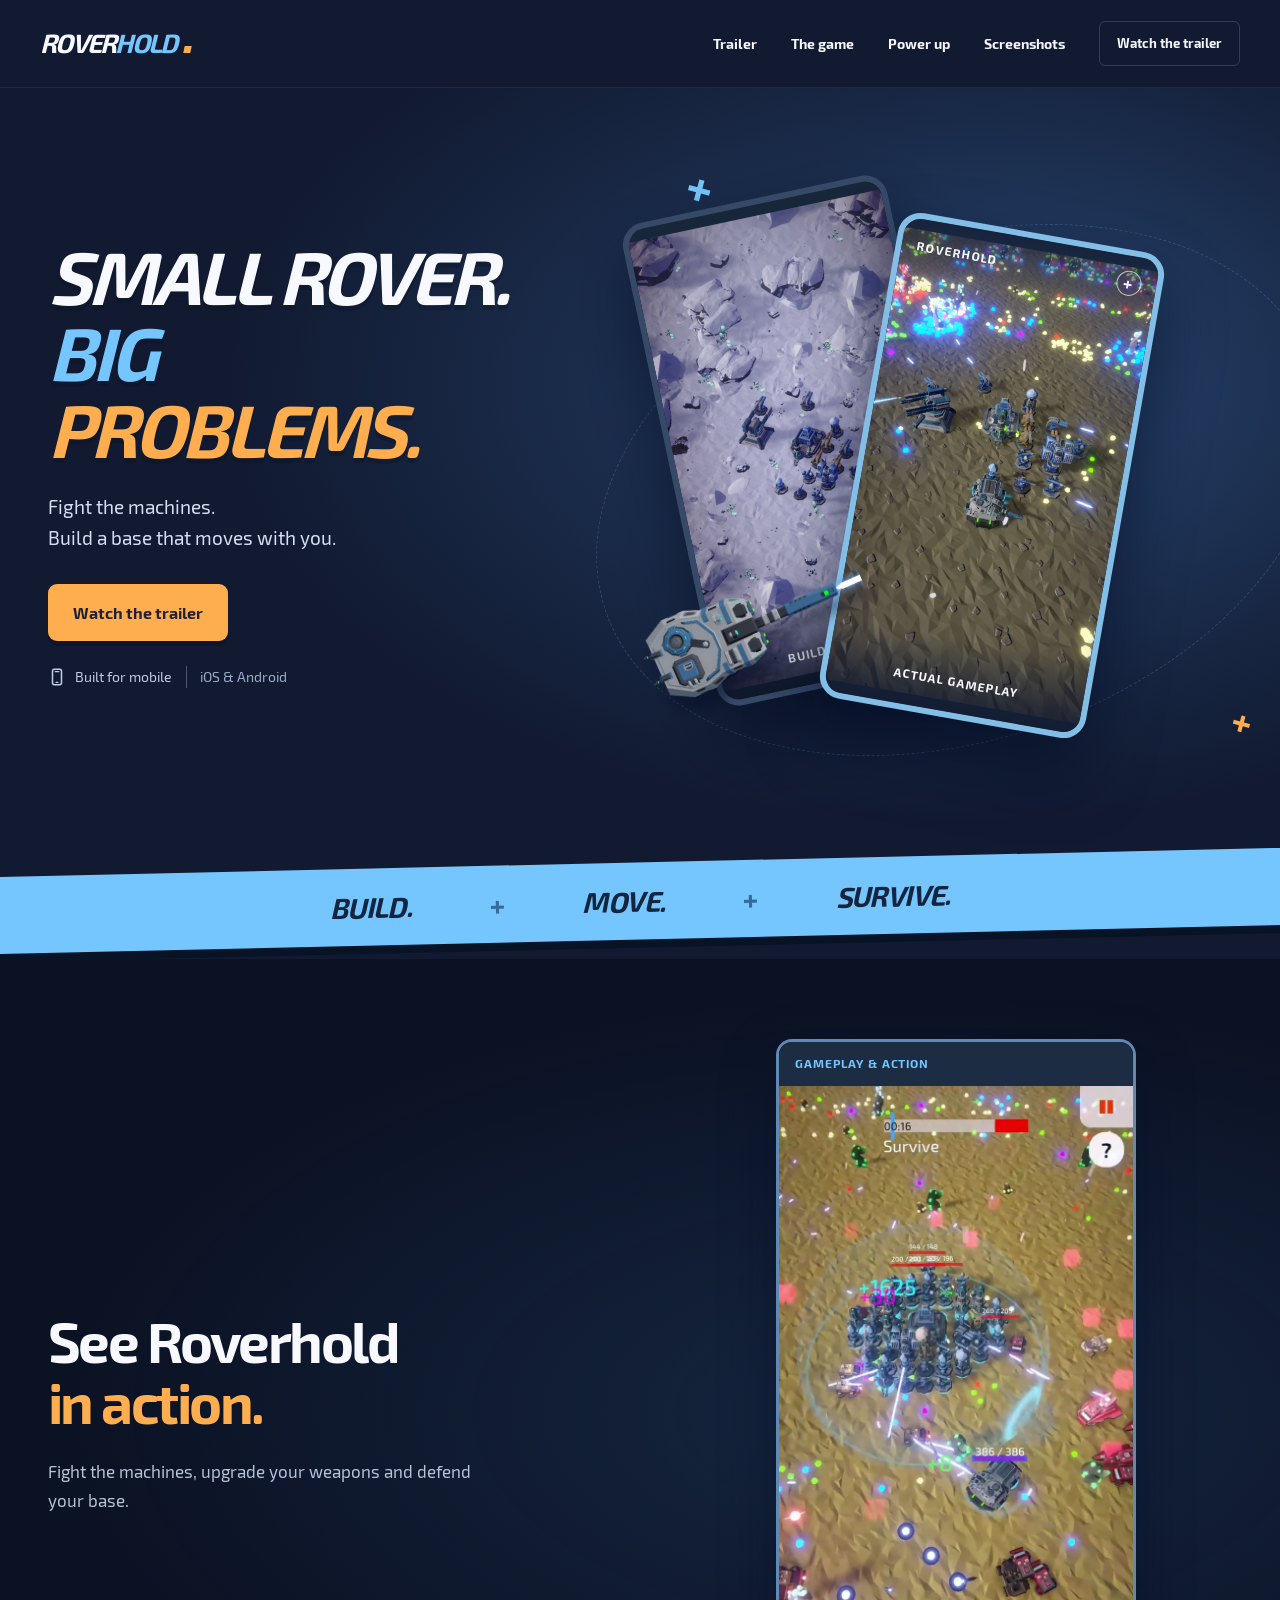
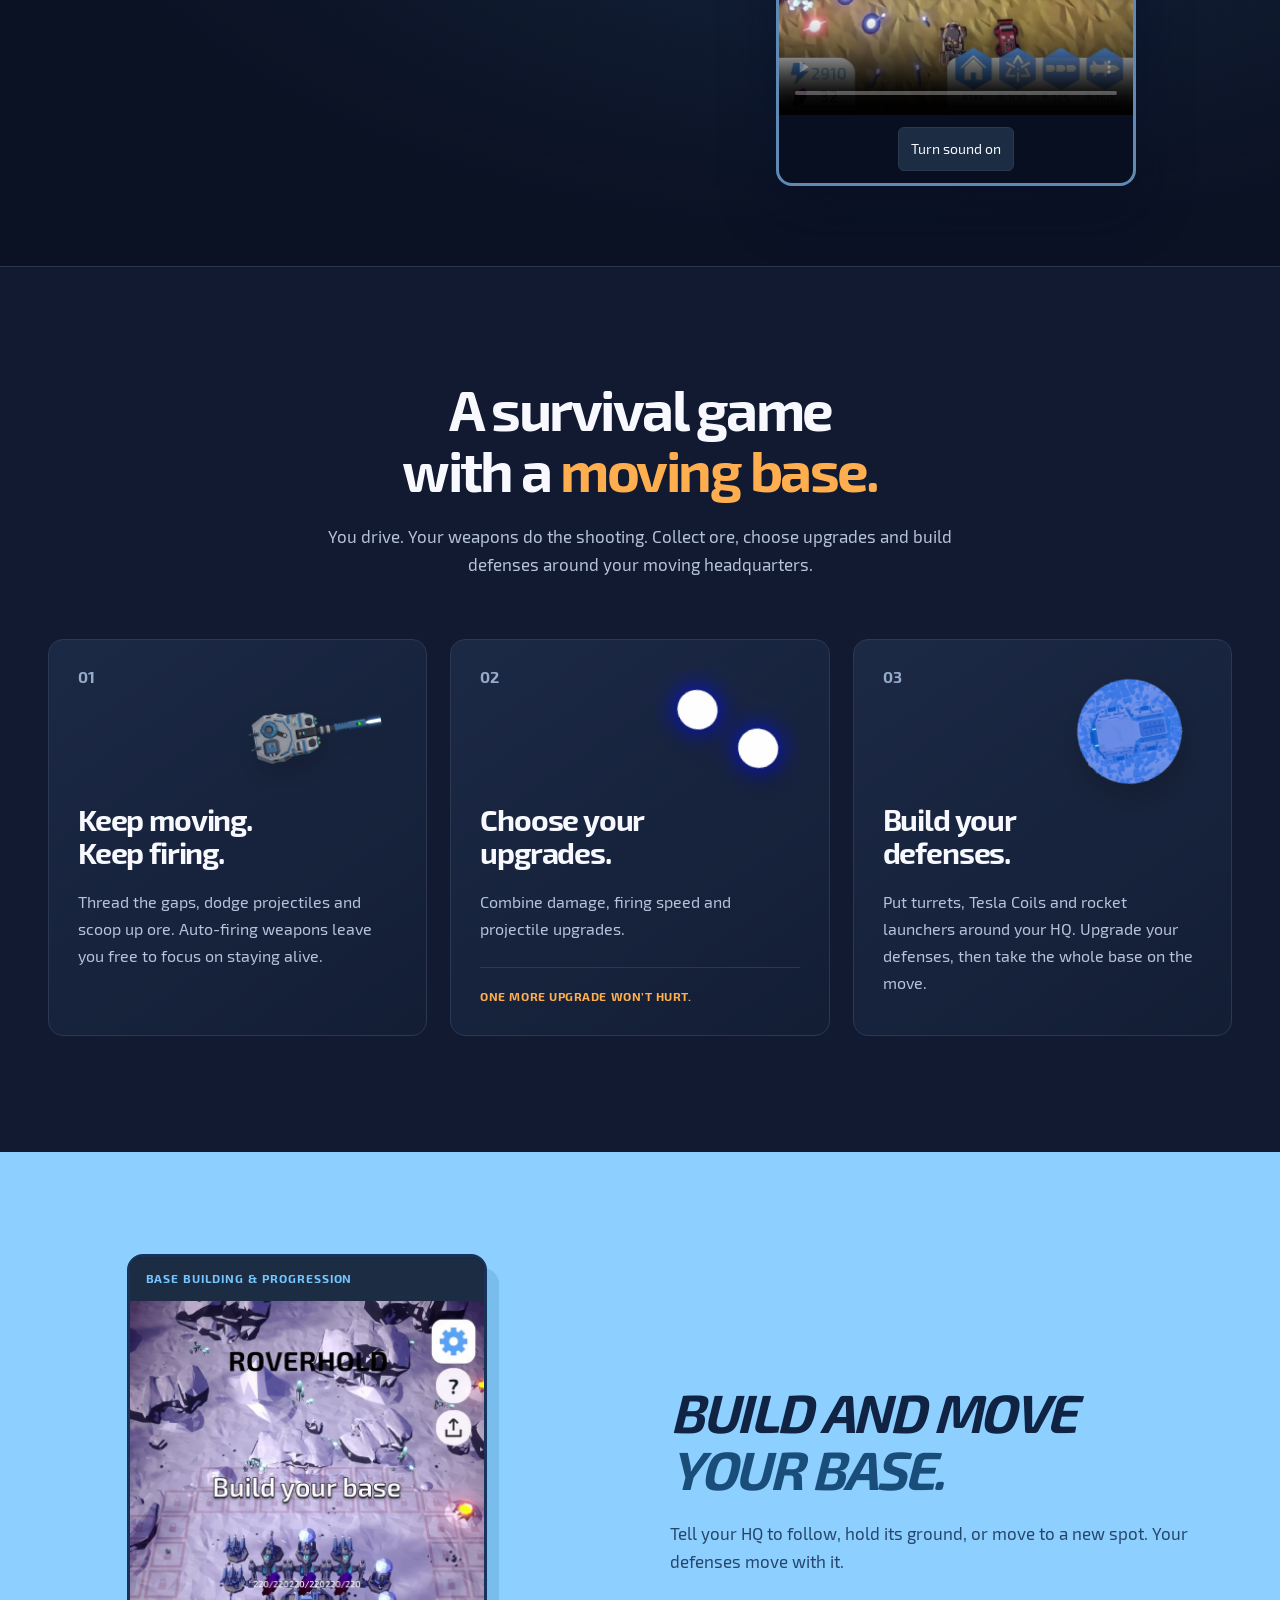
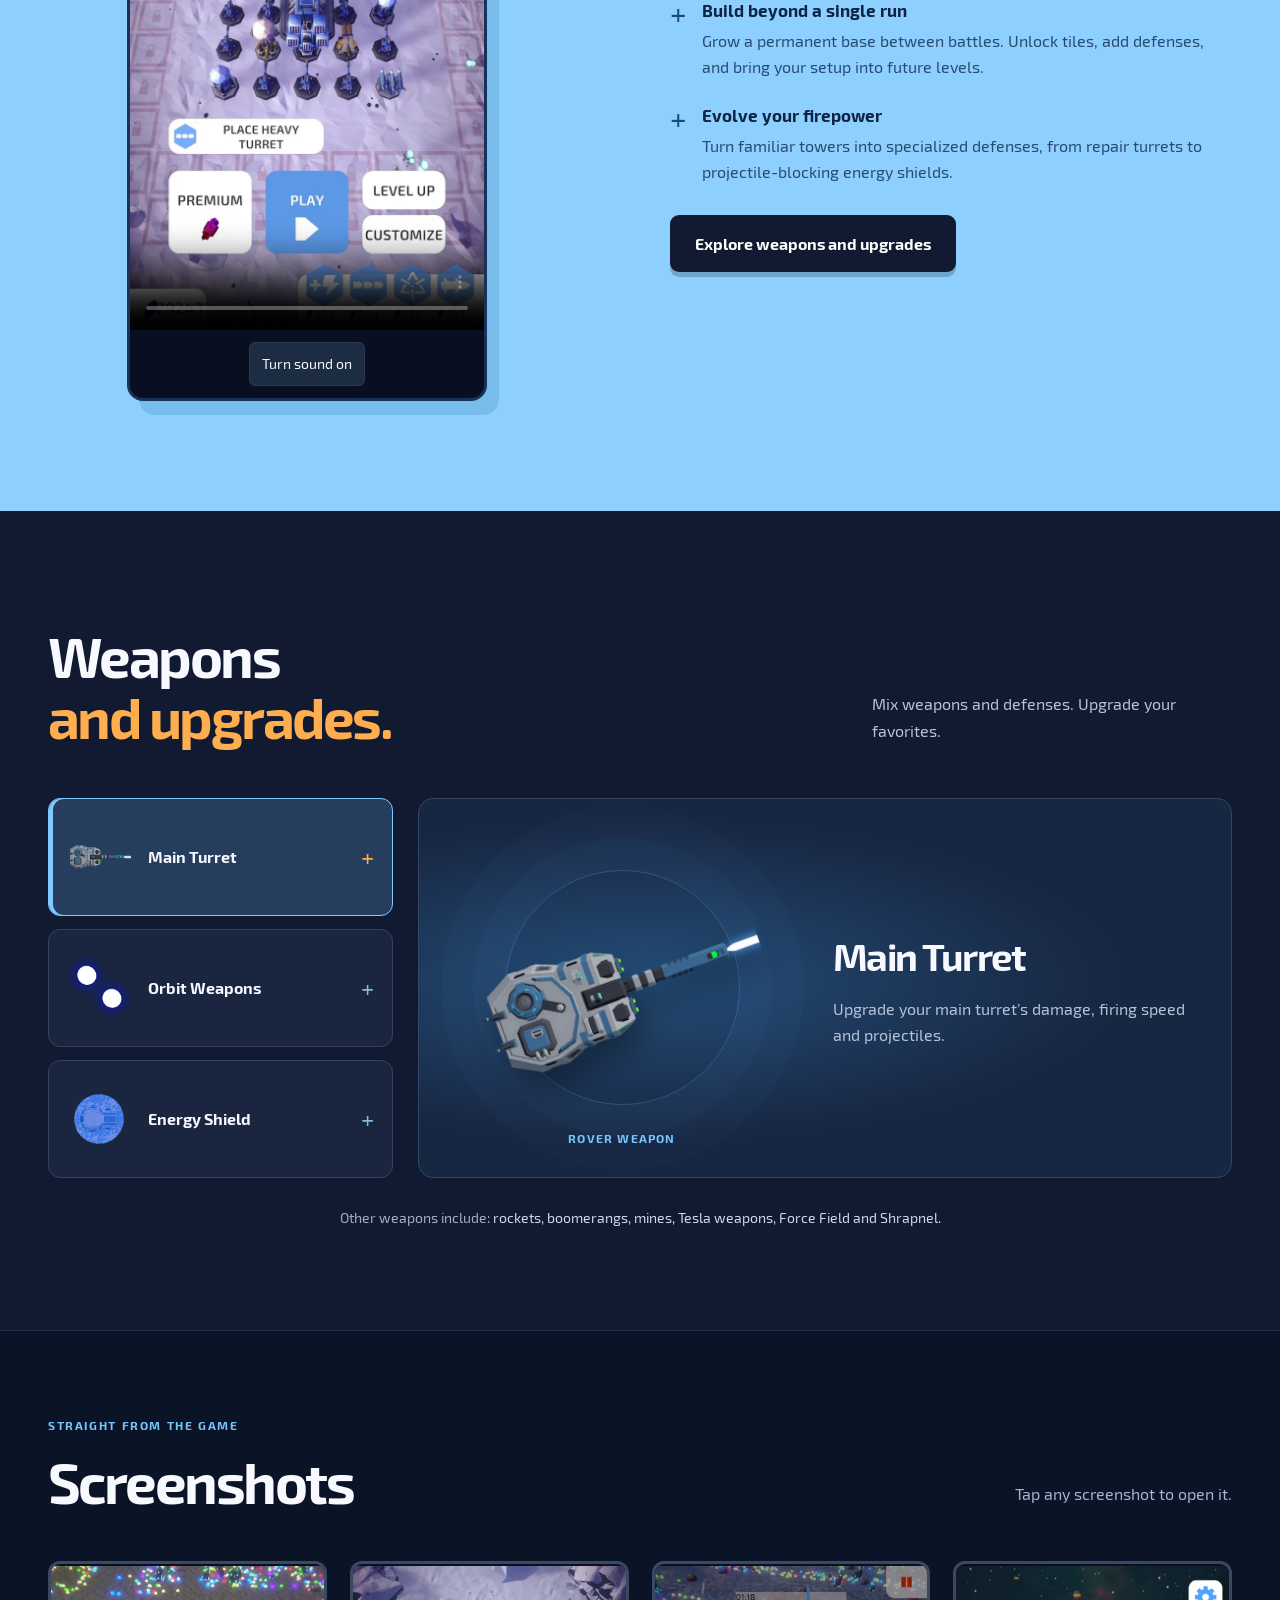
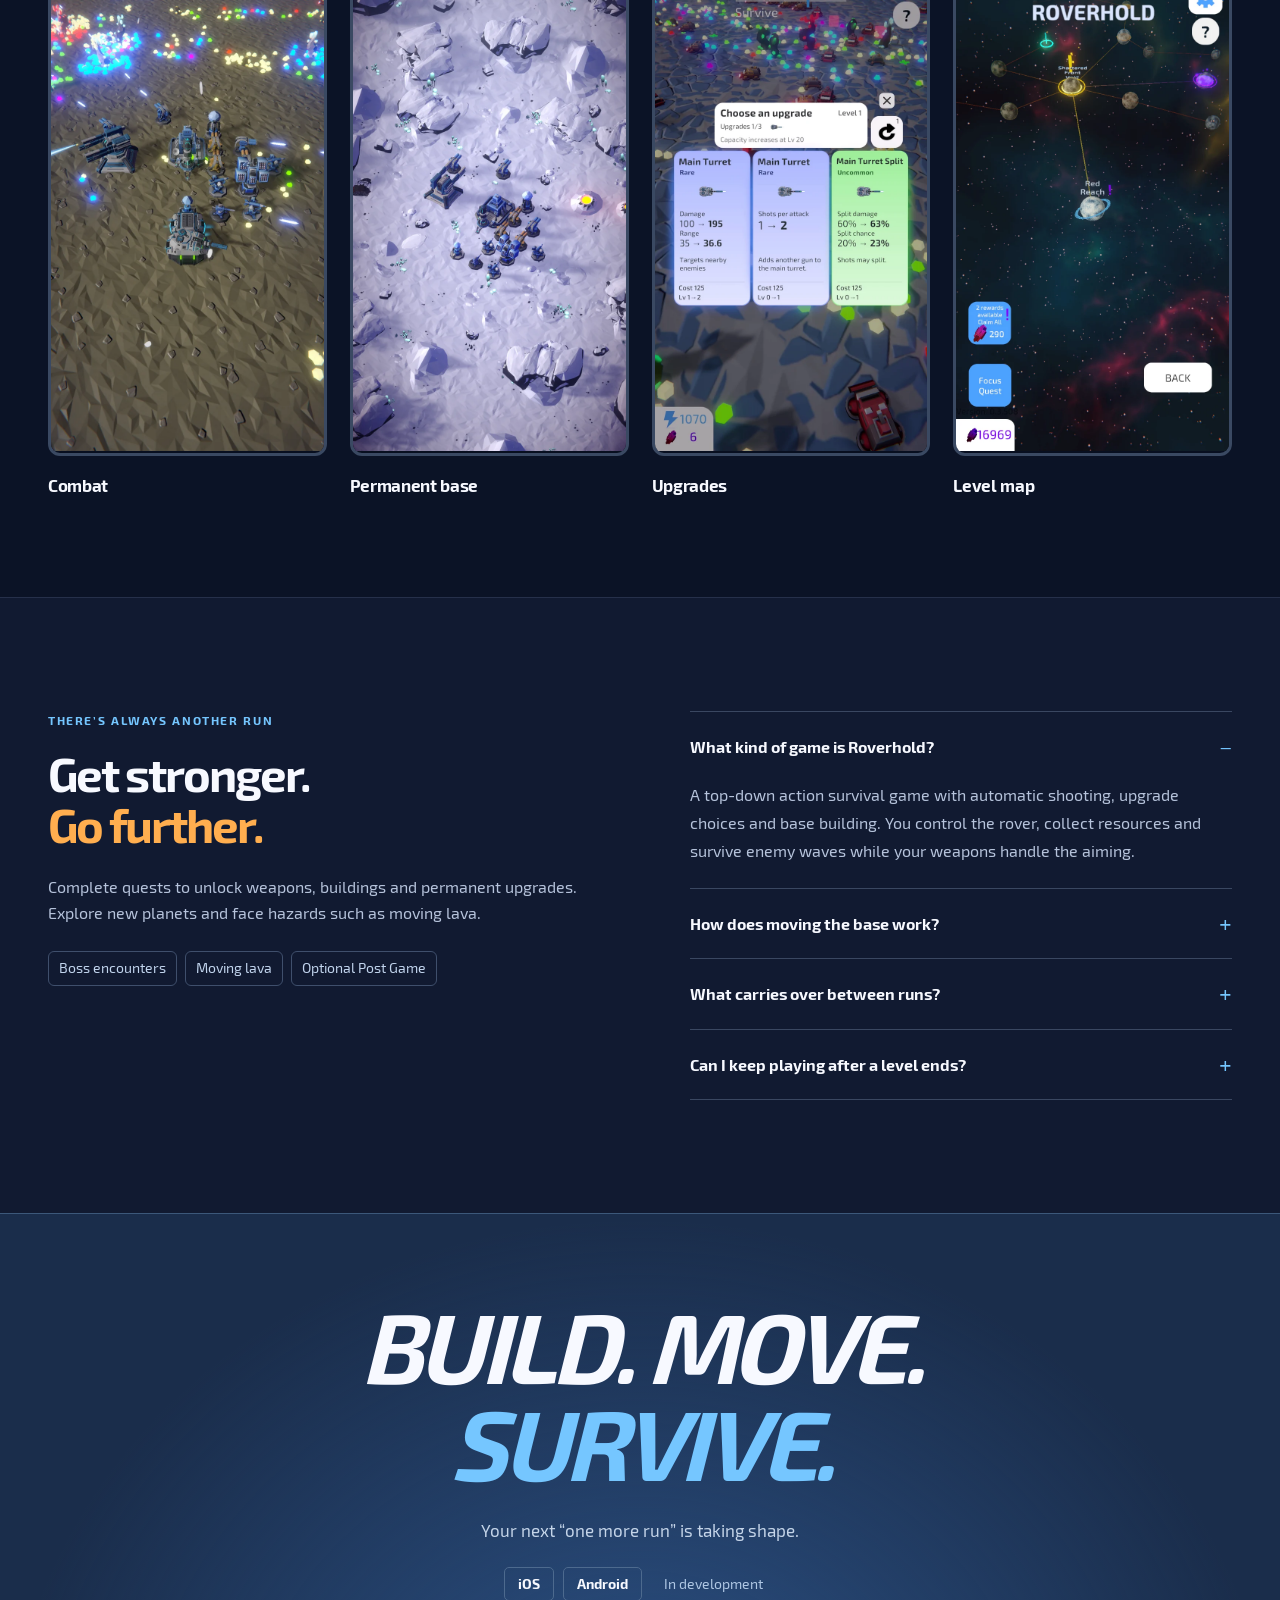
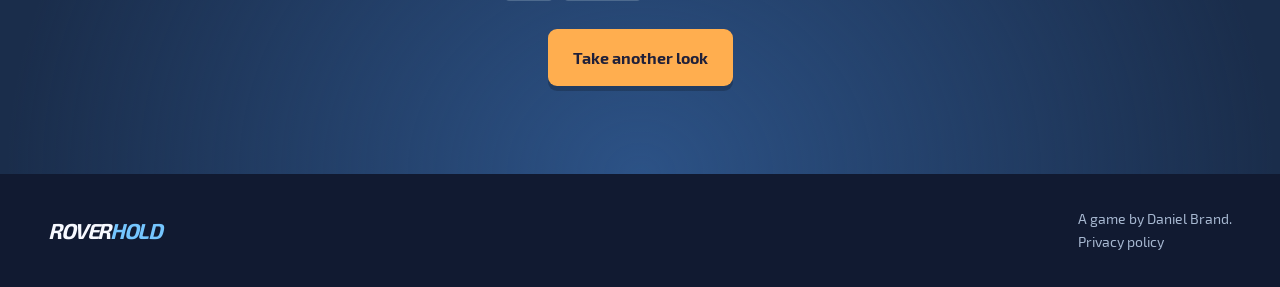
==== commit 97362990: "Restore the opening title in the action trailer" ====
--- a/index.html
+++ b/index.html
@@ -52,8 +52,8 @@
         </div>
         <figure class="trailer-player">
           <figcaption>GAMEPLAY &amp; ACTION</figcaption>
-          <video id="action-trailer-video" controls playsinline muted loop preload="none" poster="assets/trailer-poster.webp?v=20261026-action-30s-v3" width="720" height="1280" aria-label="Roverhold gameplay and action trailer">
-            <source src="assets/trailer.mp4?v=20261026-action-30s-v3" type="video/mp4">
+          <video id="action-trailer-video" controls playsinline muted loop preload="none" poster="assets/trailer-poster.webp?v=20261026-action-30s-v4" width="720" height="1280" aria-label="Roverhold gameplay and action trailer">
+            <source src="assets/trailer.mp4?v=20261026-action-30s-v4" type="video/mp4">
             Your browser does not support embedded video.
           </video>
           <p class="trailer-controls"><button class="trailer-play-toggle trailer-control" type="button" aria-controls="action-trailer-video" hidden>Play</button><button class="trailer-sound-toggle trailer-control" type="button" aria-controls="action-trailer-video" hidden>Turn sound on</button><button class="trailer-controls-toggle trailer-control" type="button" aria-controls="action-trailer-video" hidden>More controls</button></p>
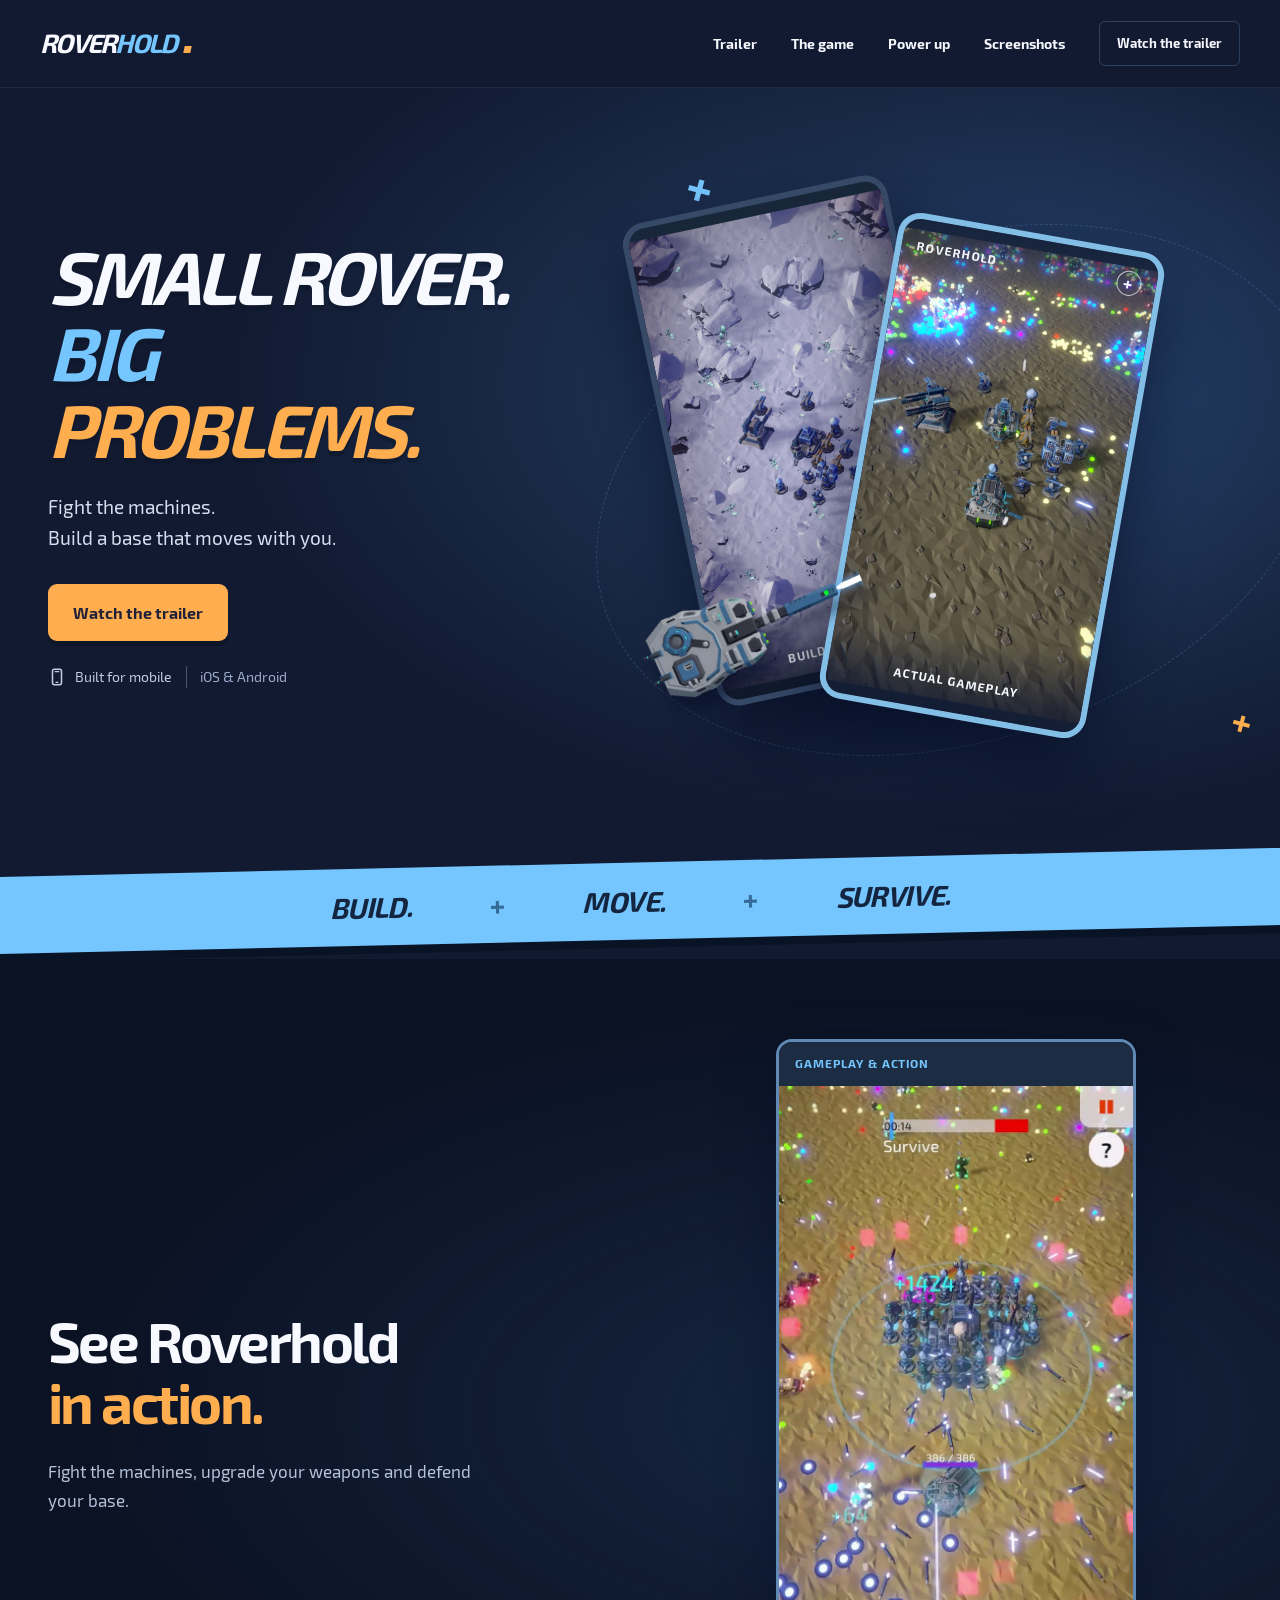
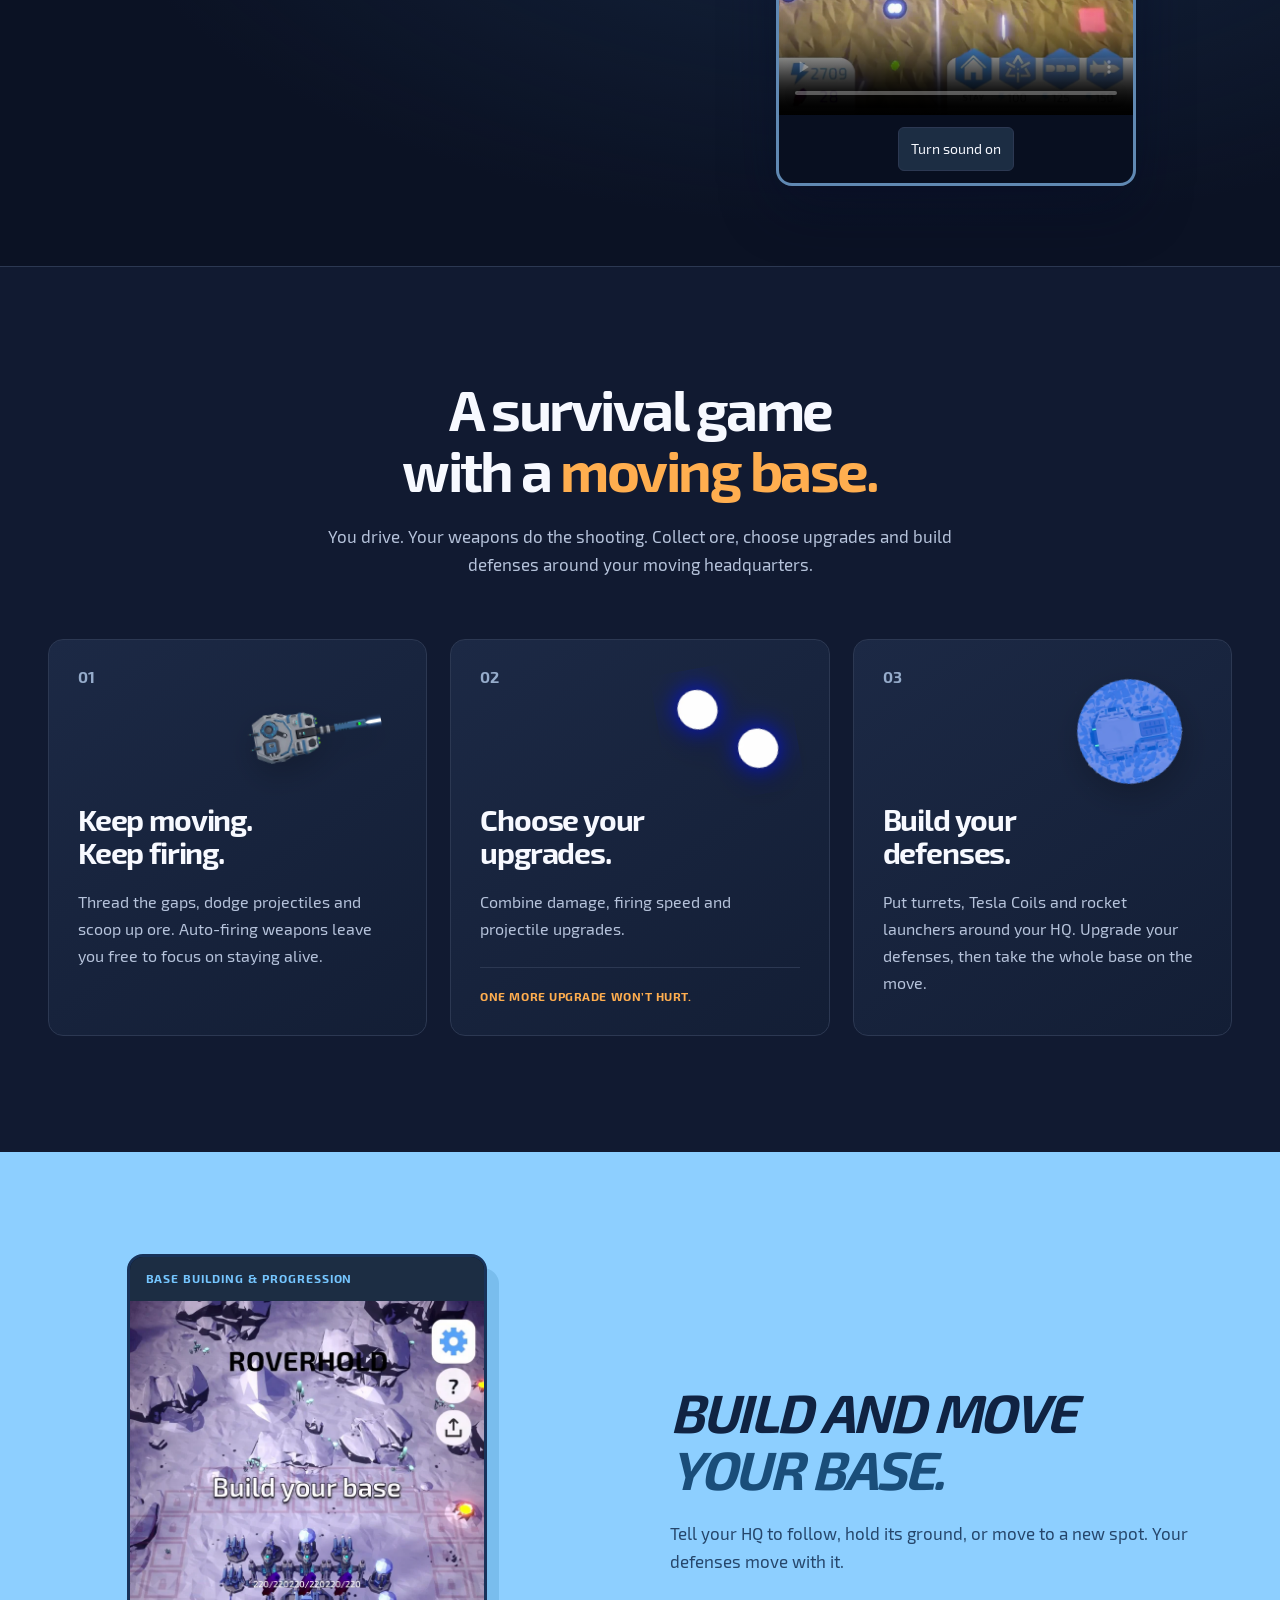
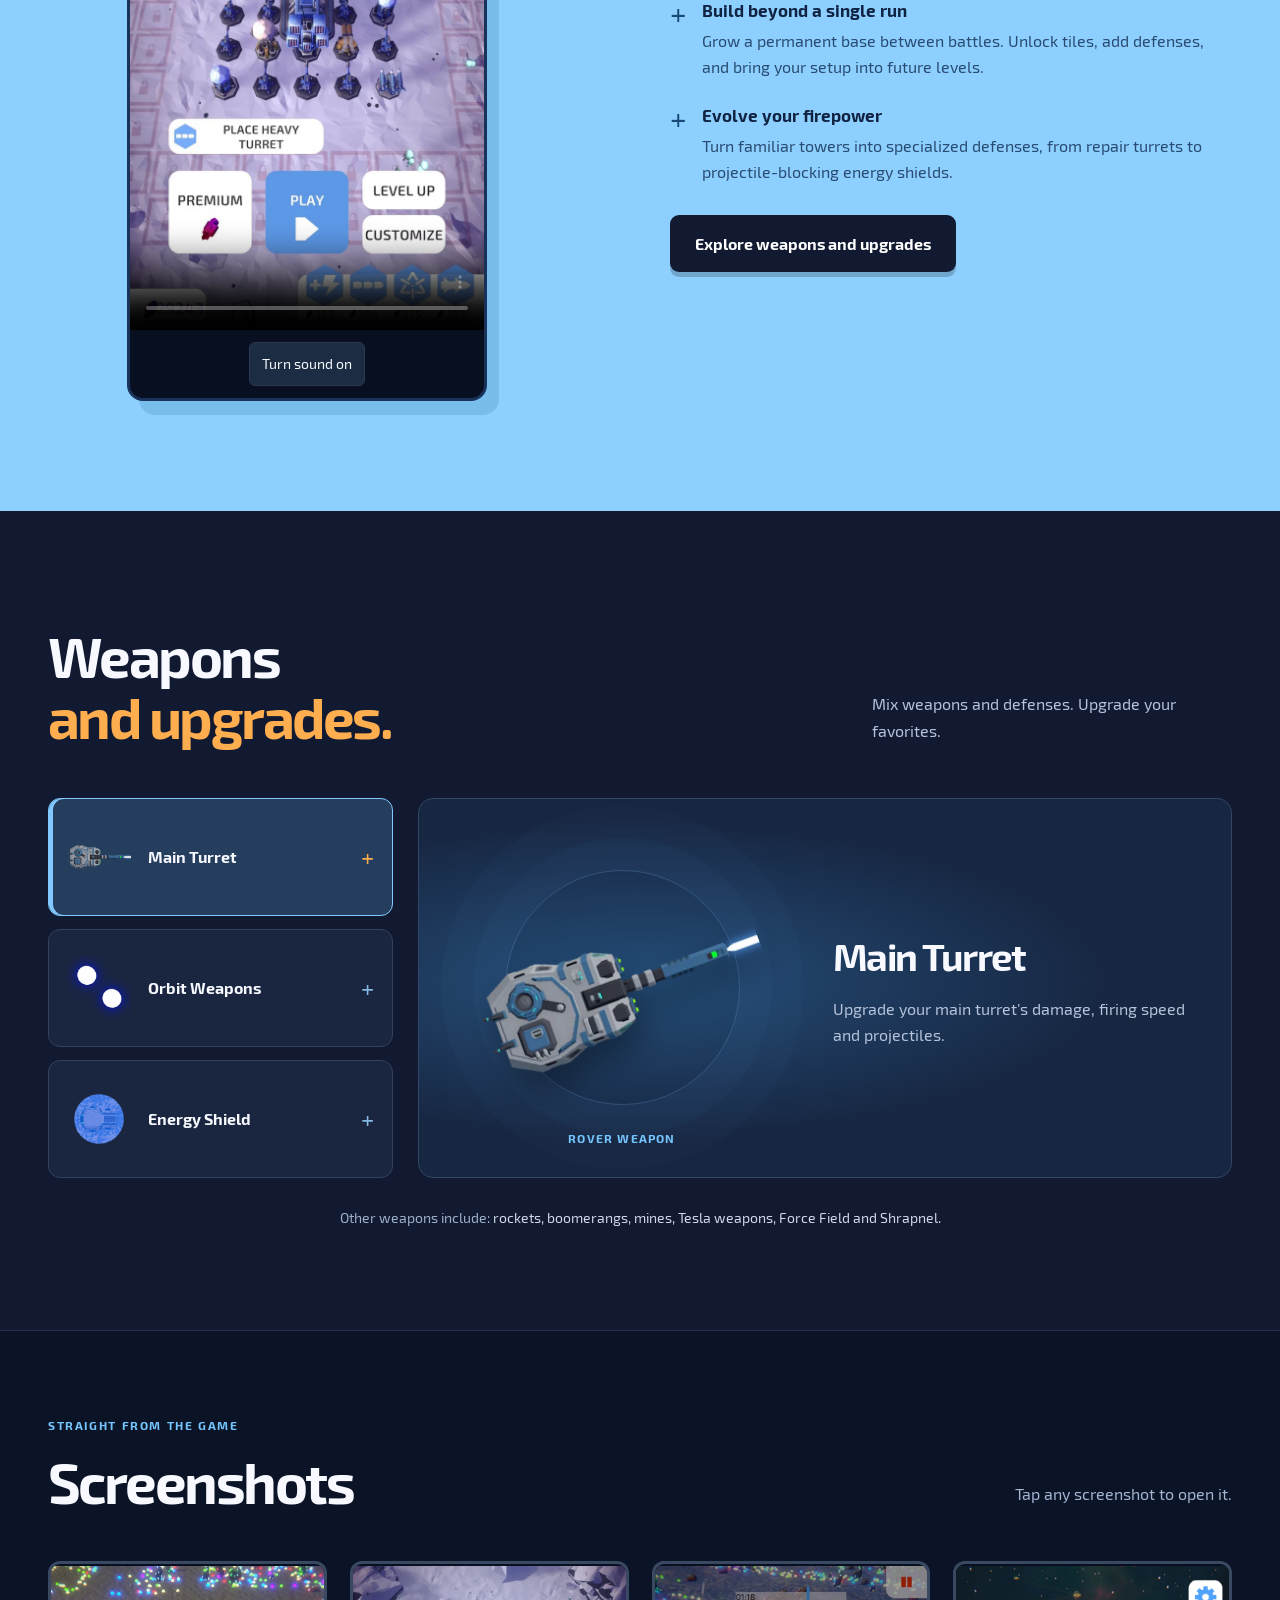
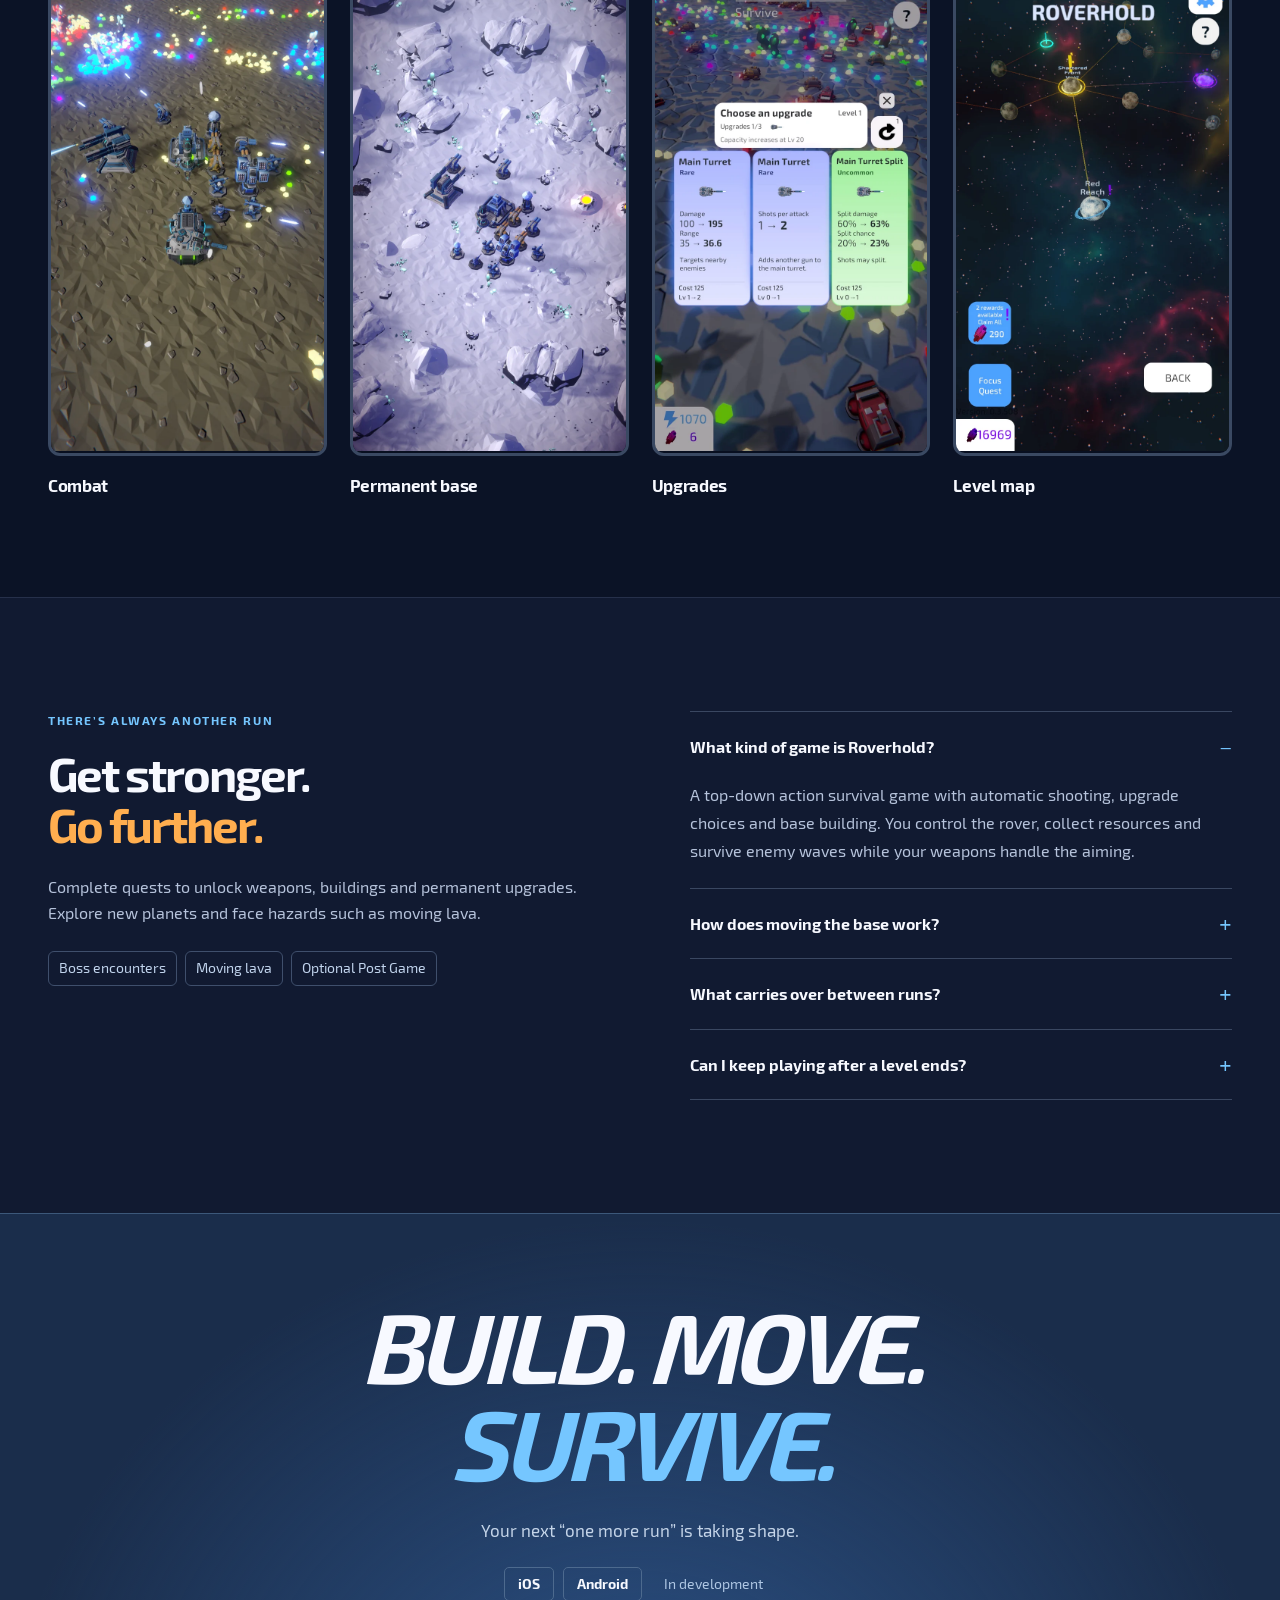
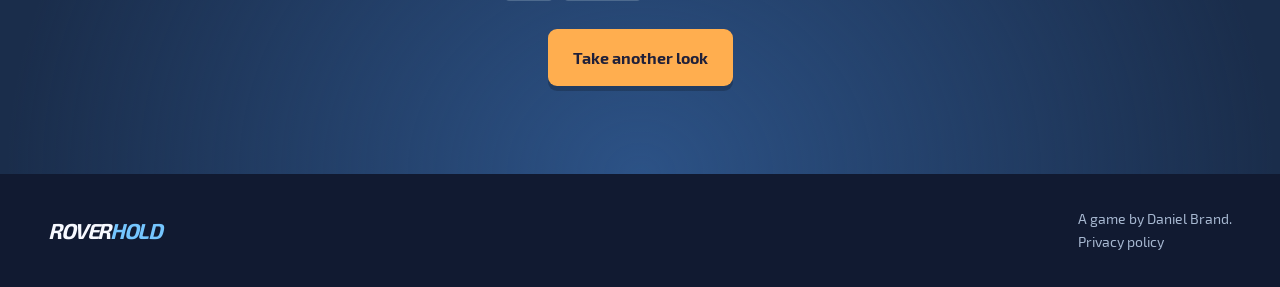
==== commit 7c730854: "Publish the approved V9 action and progression trailers" ====
--- a/index.html
+++ b/index.html
@@ -52,8 +52,8 @@
         </div>
         <figure class="trailer-player">
           <figcaption>GAMEPLAY &amp; ACTION</figcaption>
-          <video id="action-trailer-video" controls playsinline muted loop preload="none" poster="assets/trailer-poster.webp?v=20261026-action-30s-v4" width="720" height="1280" aria-label="Roverhold gameplay and action trailer">
-            <source src="assets/trailer.mp4?v=20261026-action-30s-v4" type="video/mp4">
+          <video id="action-trailer-video" controls playsinline muted loop preload="none" poster="assets/trailer-poster.webp?v=20261028-action-30s-v9" width="720" height="1280" aria-label="Roverhold gameplay and action trailer">
+            <source src="assets/trailer.mp4?v=20261028-action-30s-v9" type="video/mp4">
             Your browser does not support embedded video.
           </video>
           <p class="trailer-controls"><button class="trailer-play-toggle trailer-control" type="button" aria-controls="action-trailer-video" hidden>Play</button><button class="trailer-sound-toggle trailer-control" type="button" aria-controls="action-trailer-video" hidden>Turn sound on</button><button class="trailer-controls-toggle trailer-control" type="button" aria-controls="action-trailer-video" hidden>More controls</button></p>
@@ -72,8 +72,8 @@
       <div class="base-inner section-width">
         <figure class="trailer-player base-trailer-player">
           <figcaption>BASE BUILDING &amp; PROGRESSION</figcaption>
-          <video id="base-trailer-video" controls playsinline muted loop preload="none" poster="assets/base-trailer-poster.webp?v=20261026-overview-30s-v7" width="720" height="1280" aria-label="Roverhold base building and progression trailer">
-            <source src="assets/base-trailer.mp4?v=20261026-overview-30s-v7" type="video/mp4">
+          <video id="base-trailer-video" controls playsinline muted loop preload="none" poster="assets/base-trailer-poster.webp?v=20261028-overview-30s-v9" width="720" height="1280" aria-label="Roverhold base building and progression trailer">
+            <source src="assets/base-trailer.mp4?v=20261028-overview-30s-v9" type="video/mp4">
             Your browser does not support embedded video.
           </video>
           <p class="trailer-controls"><button class="trailer-play-toggle trailer-control" type="button" aria-controls="base-trailer-video" hidden>Play</button><button class="trailer-sound-toggle trailer-control" type="button" aria-controls="base-trailer-video" hidden>Turn sound on</button><button class="trailer-controls-toggle trailer-control" type="button" aria-controls="base-trailer-video" hidden>More controls</button></p>
